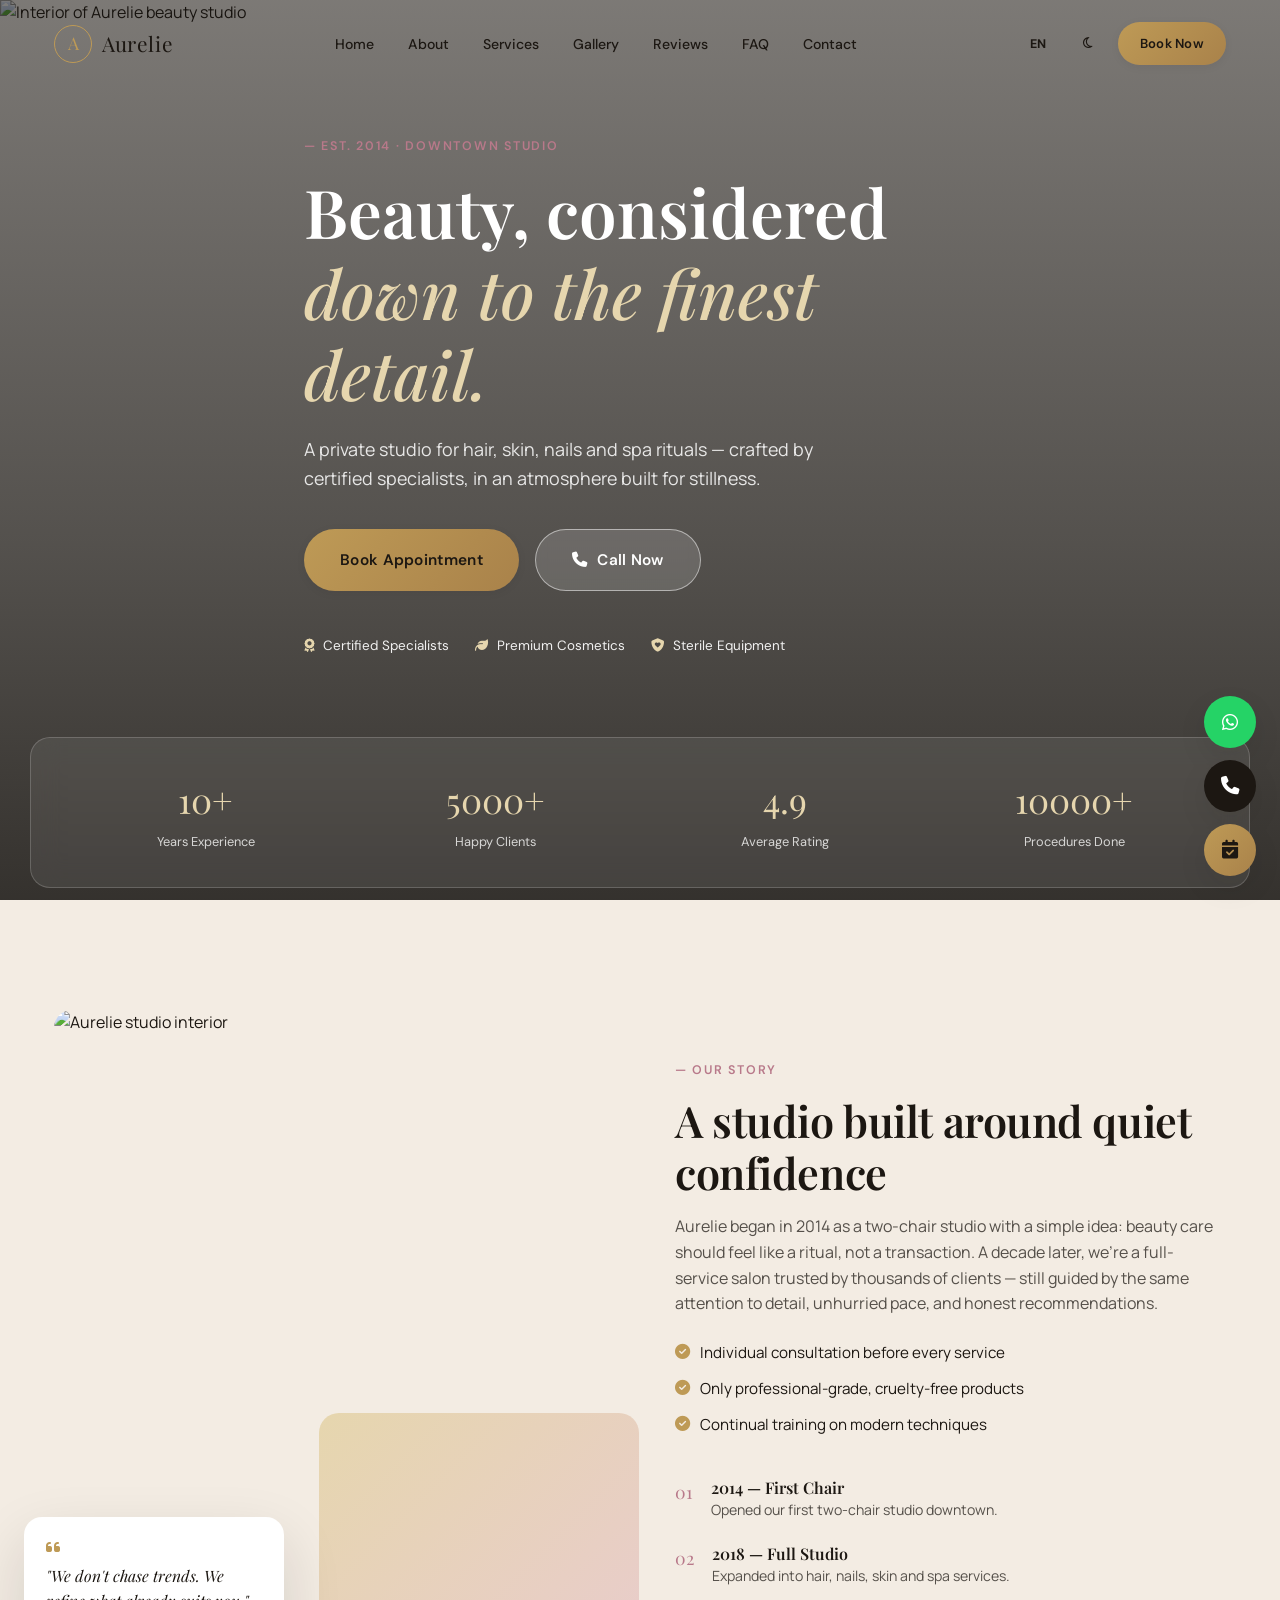
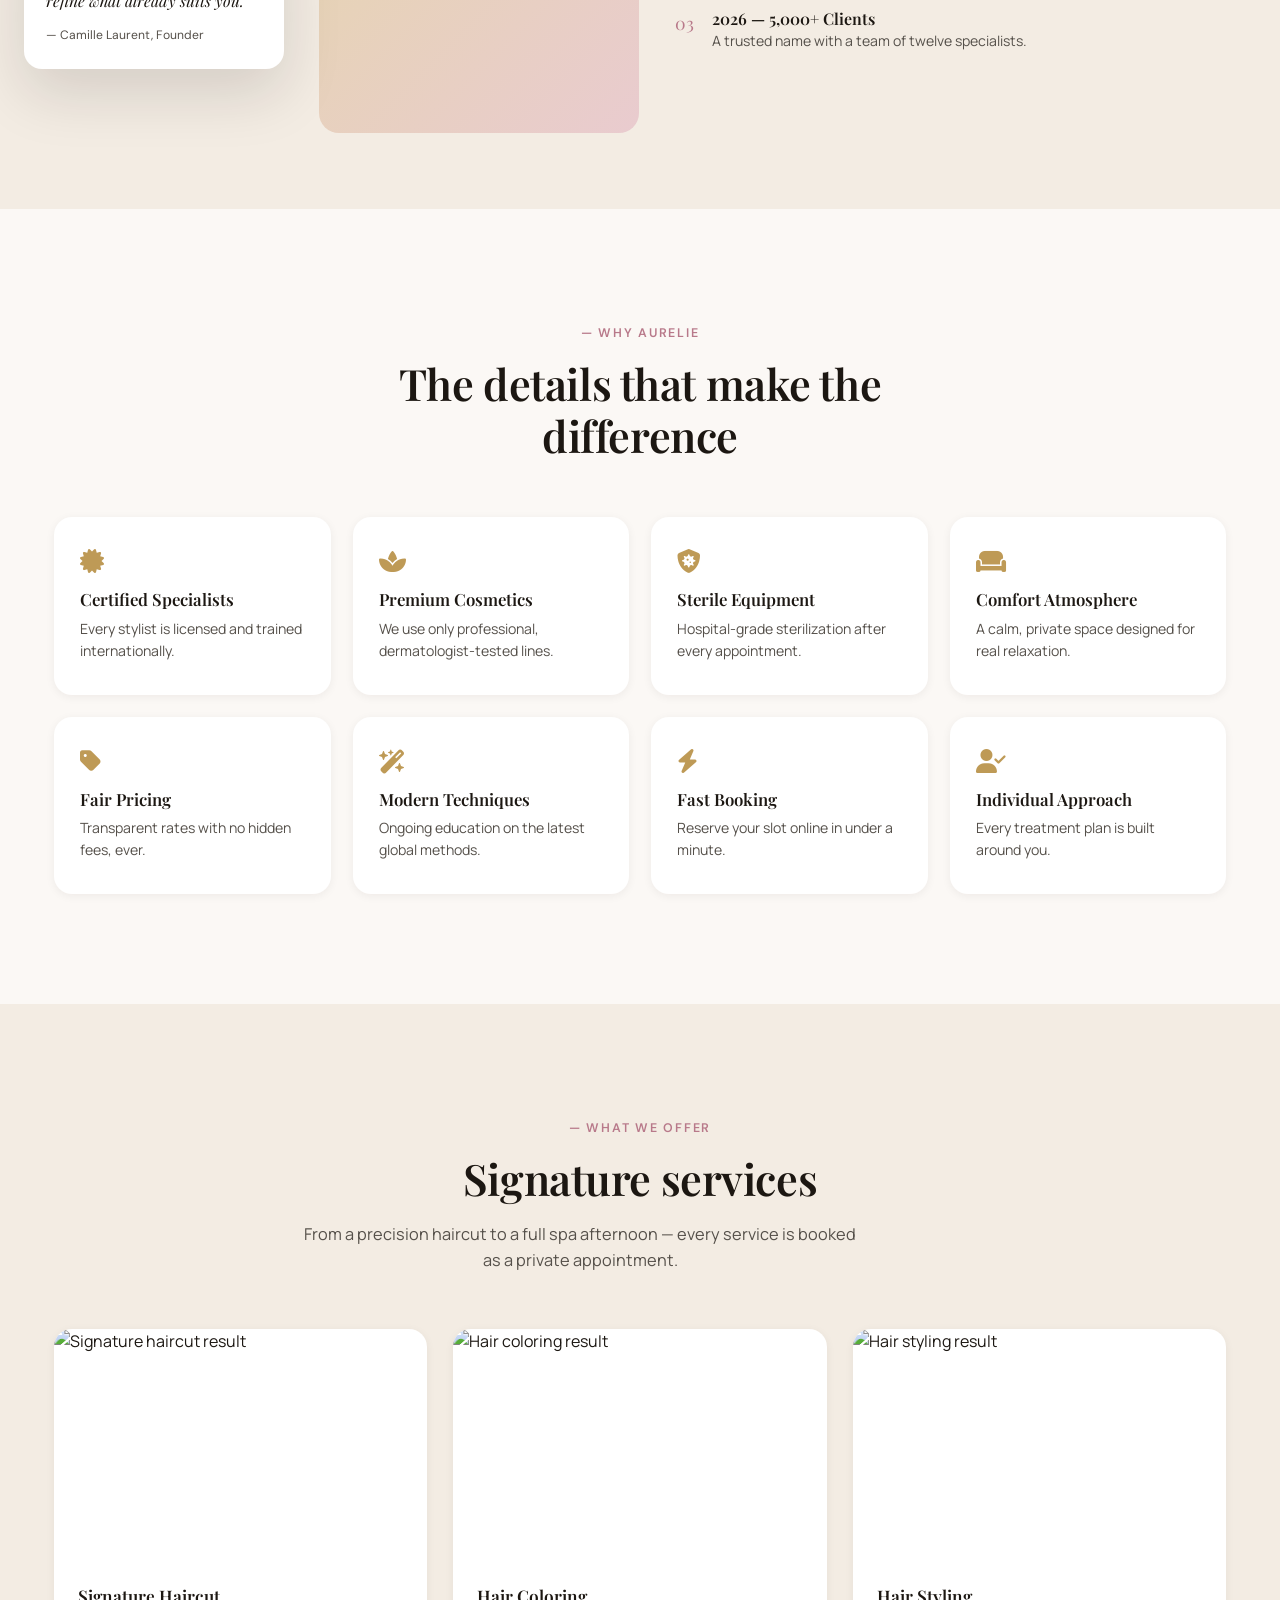
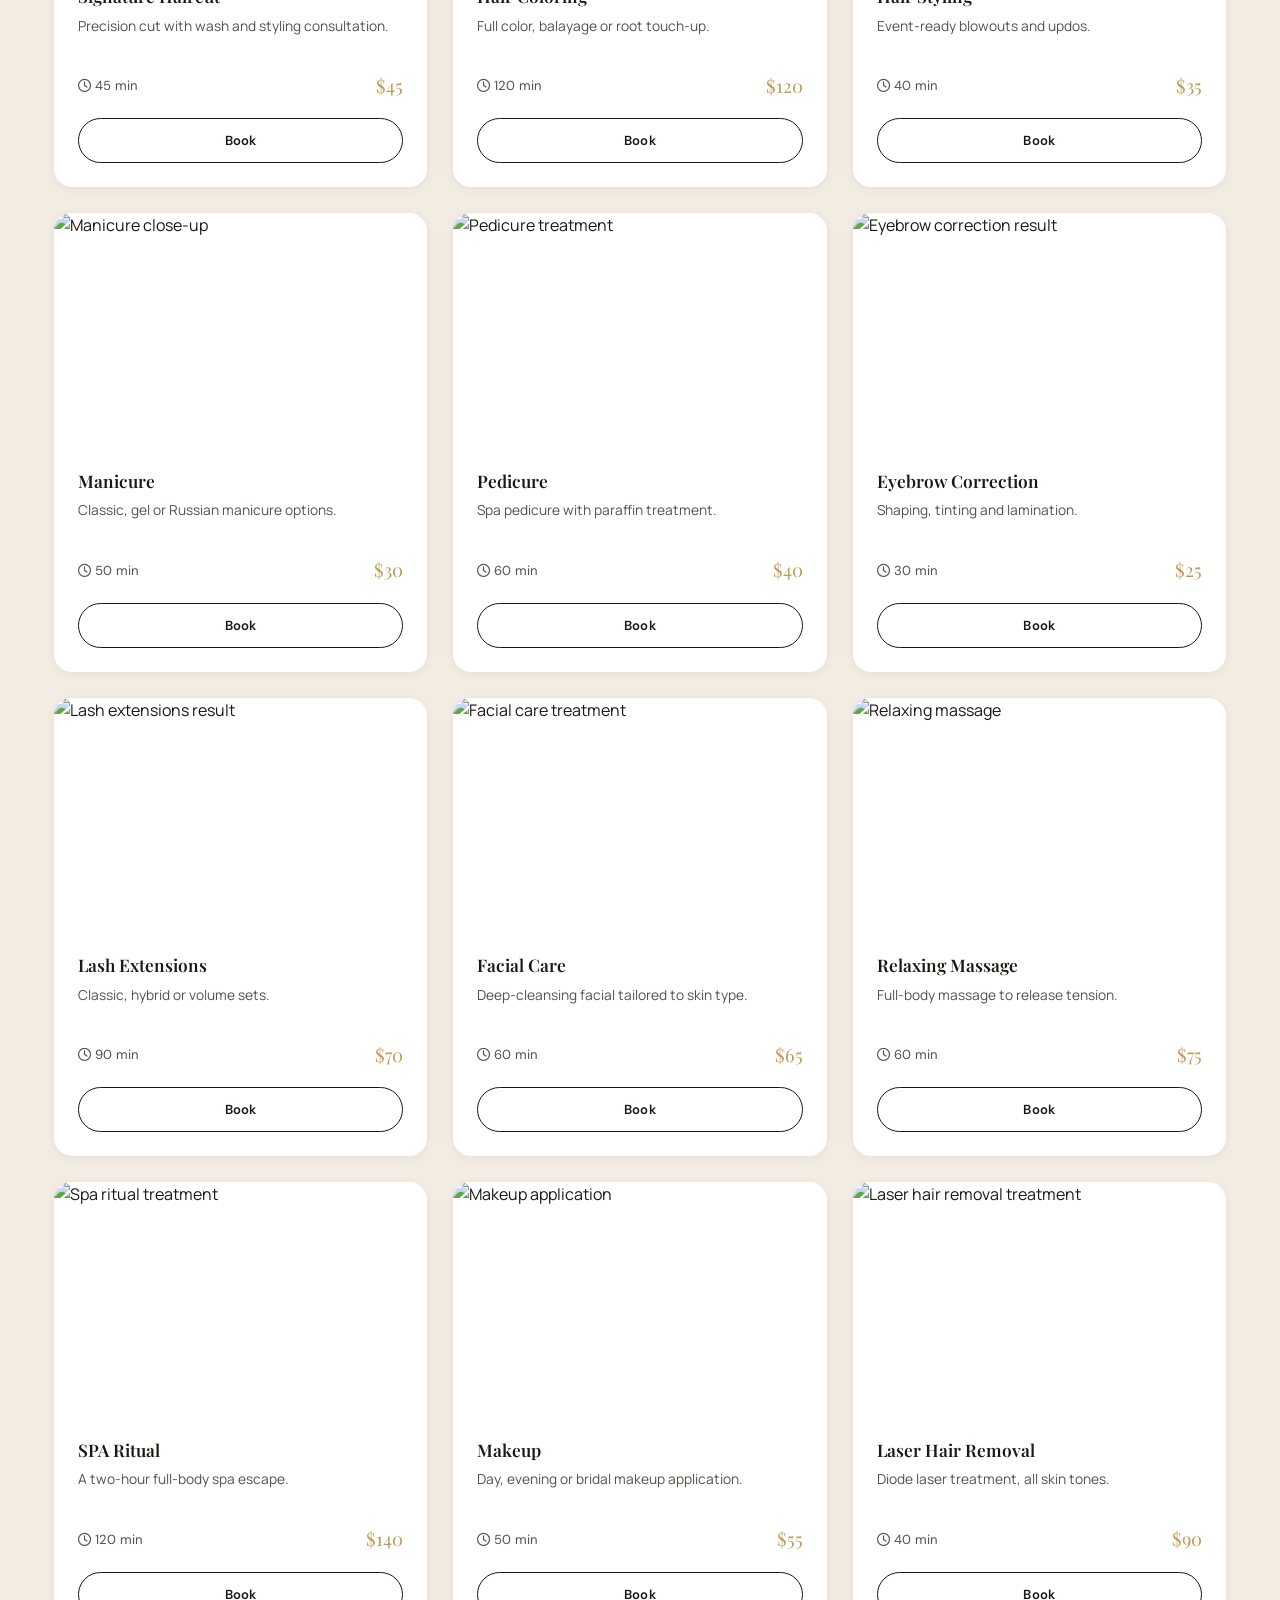
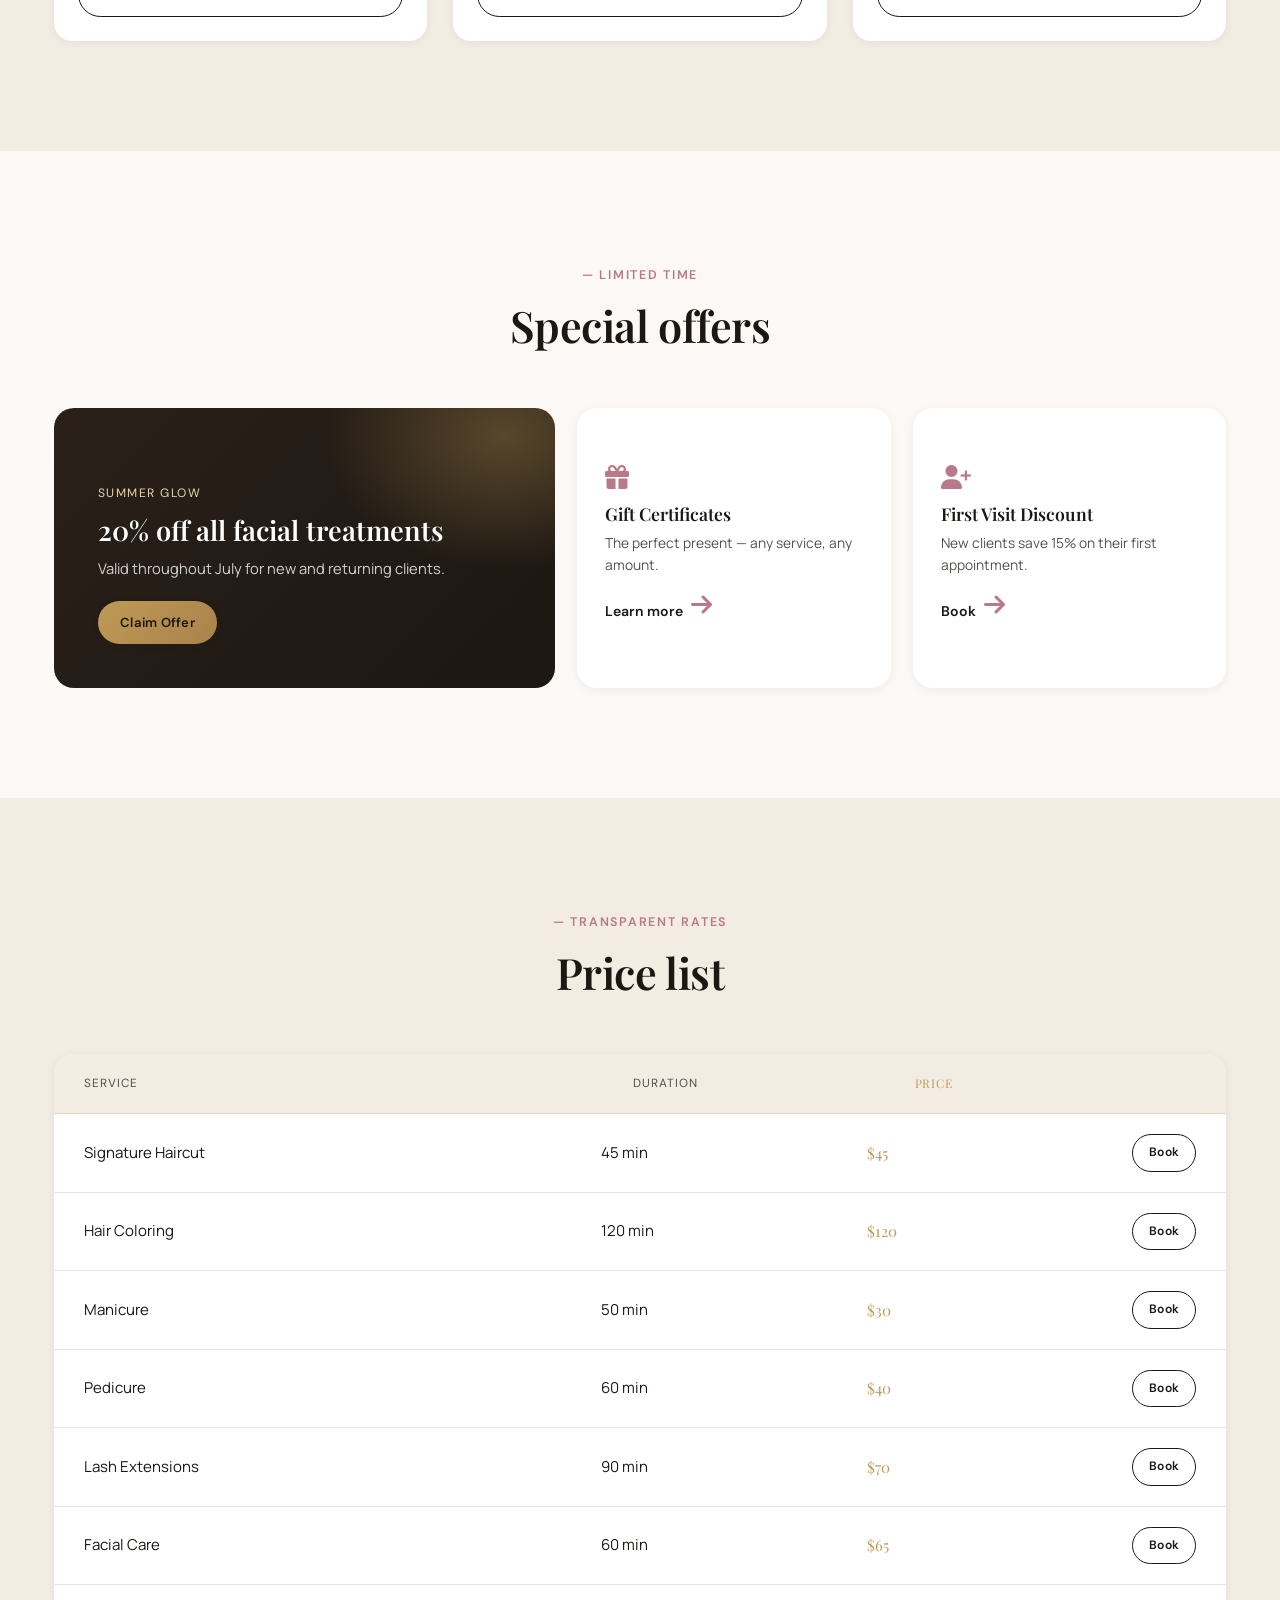
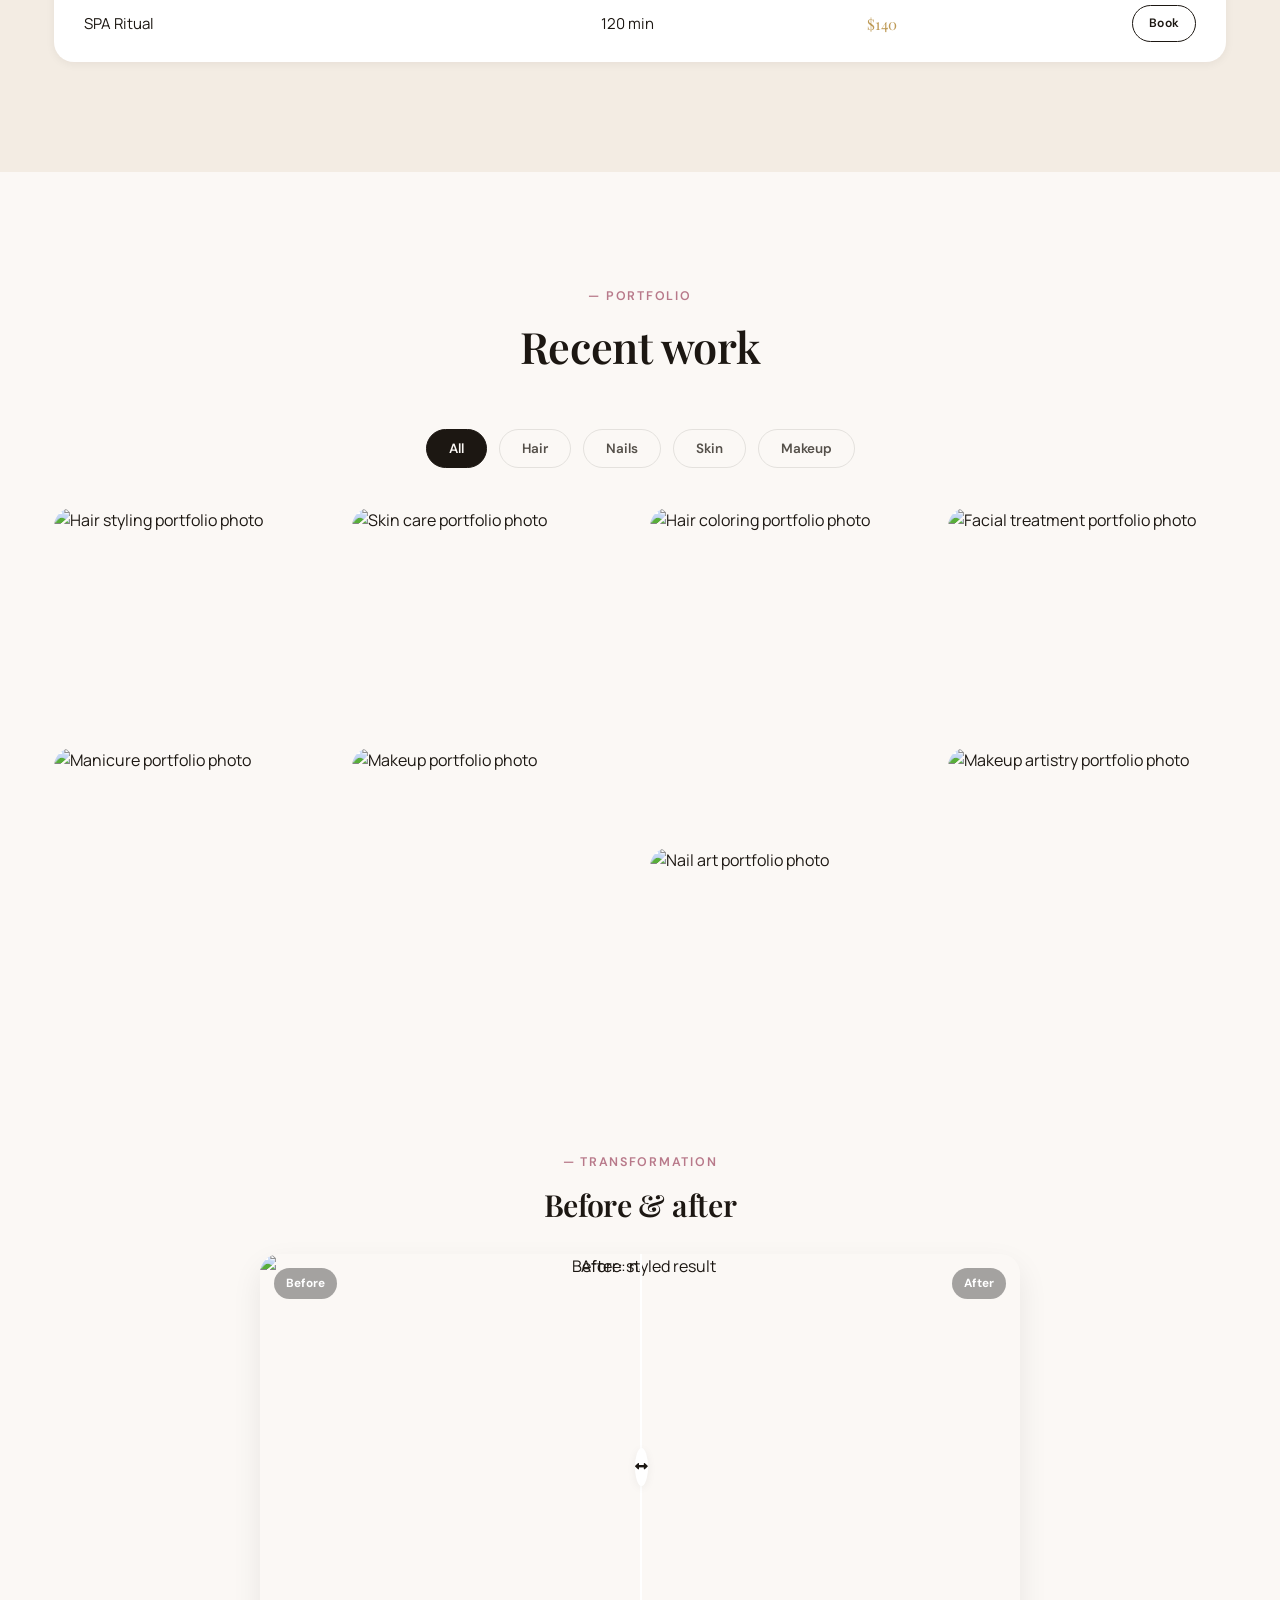
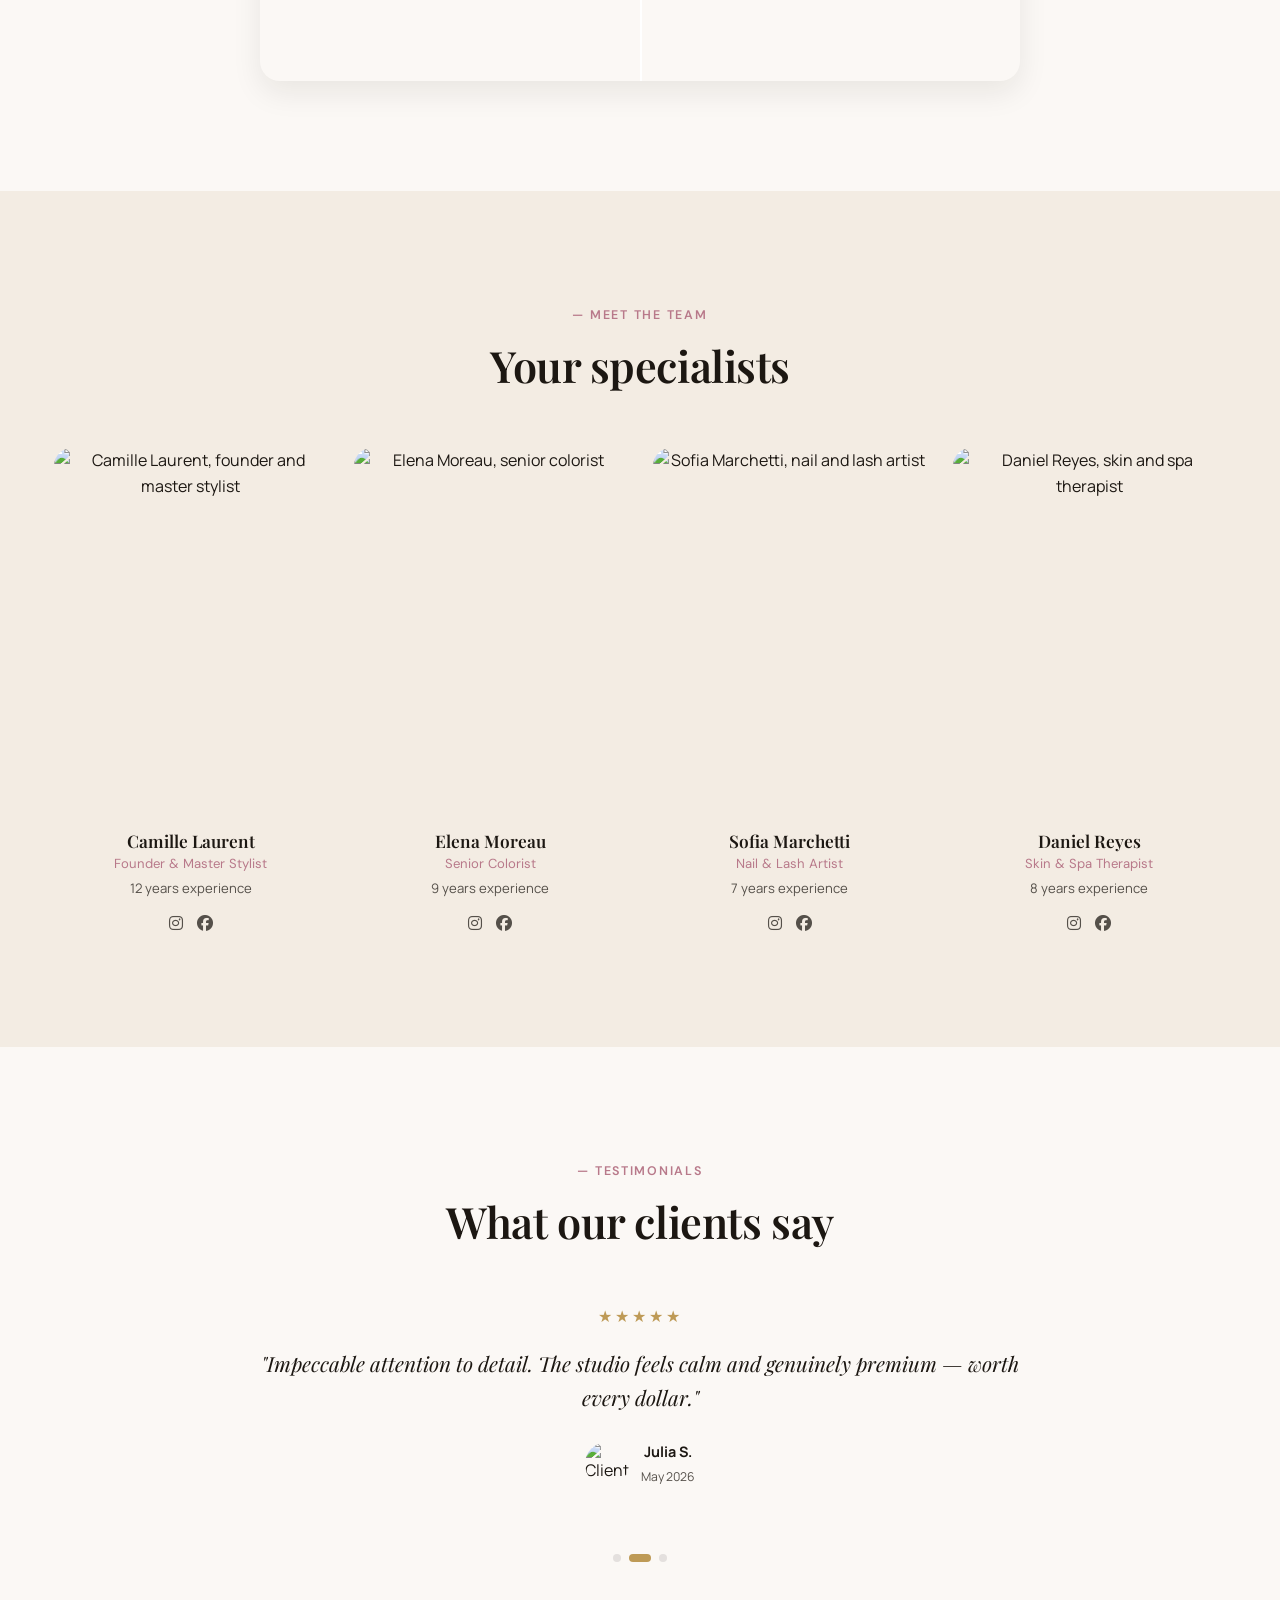
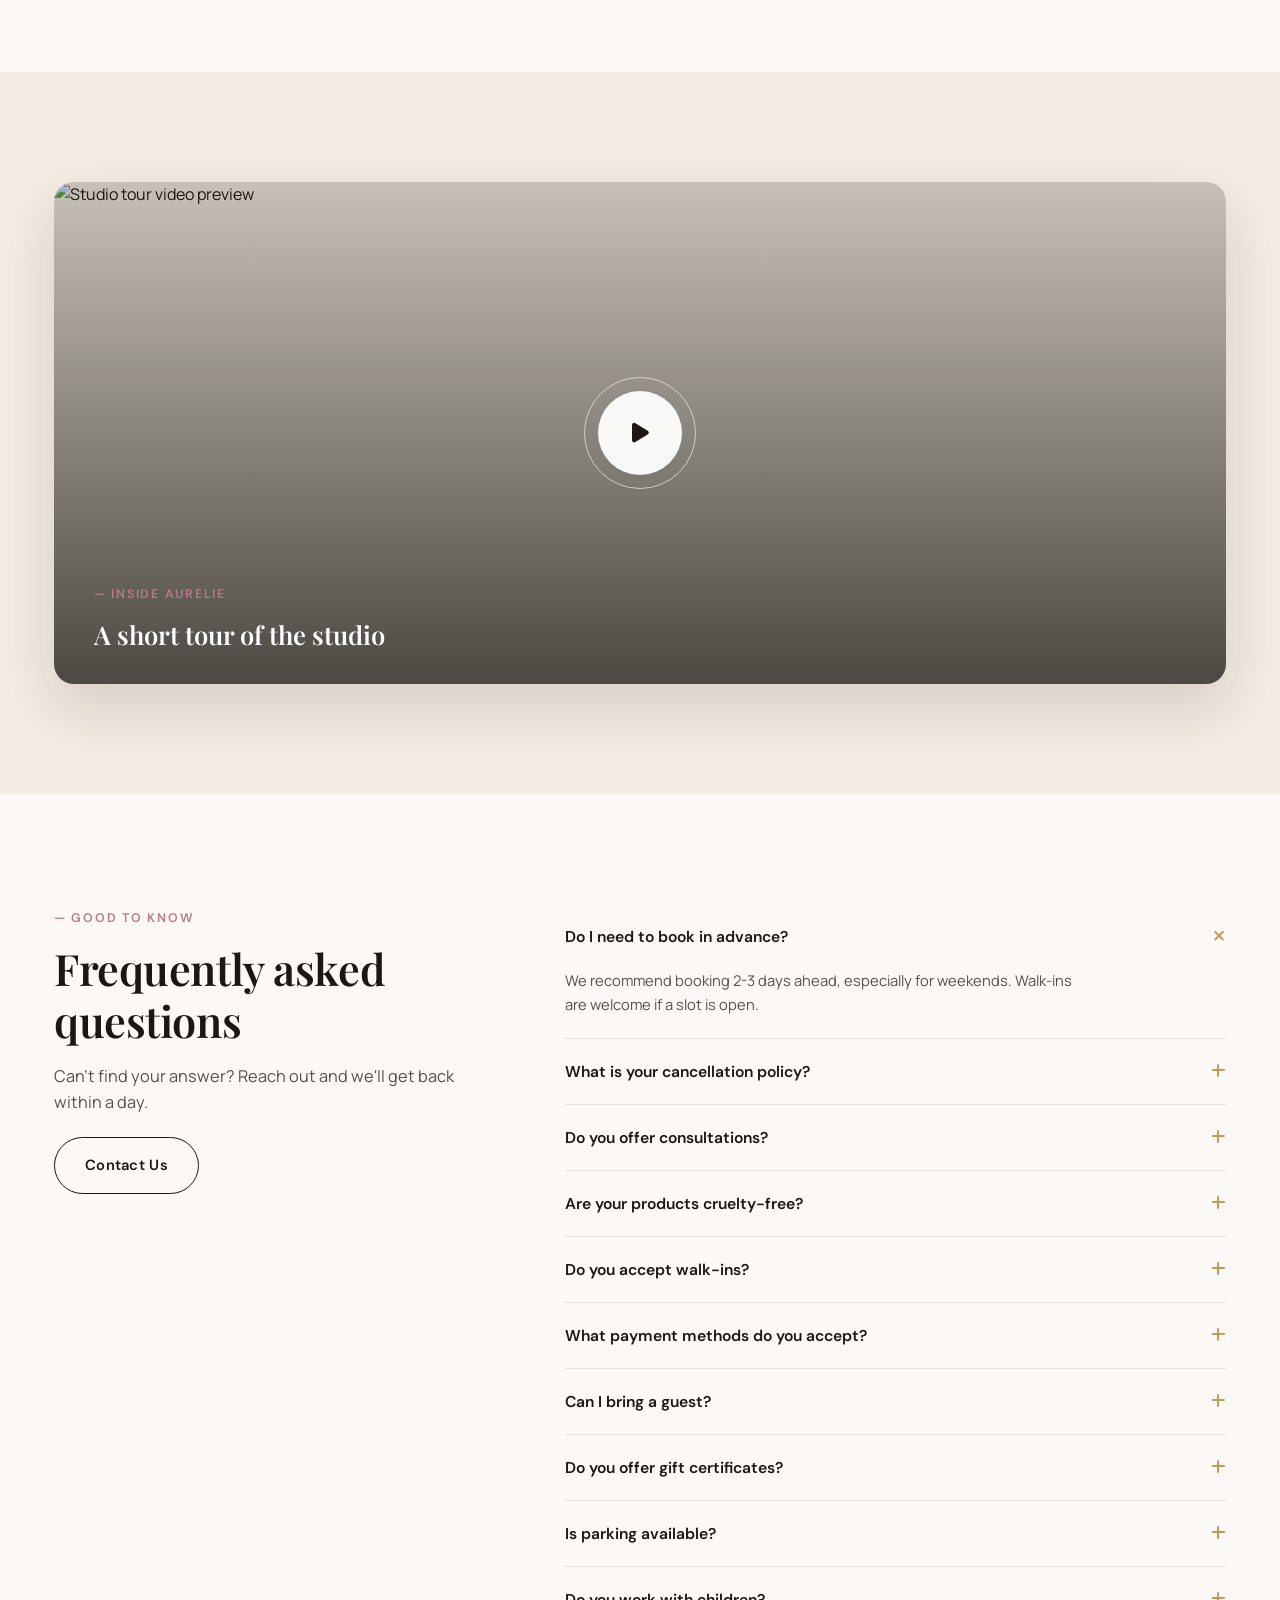
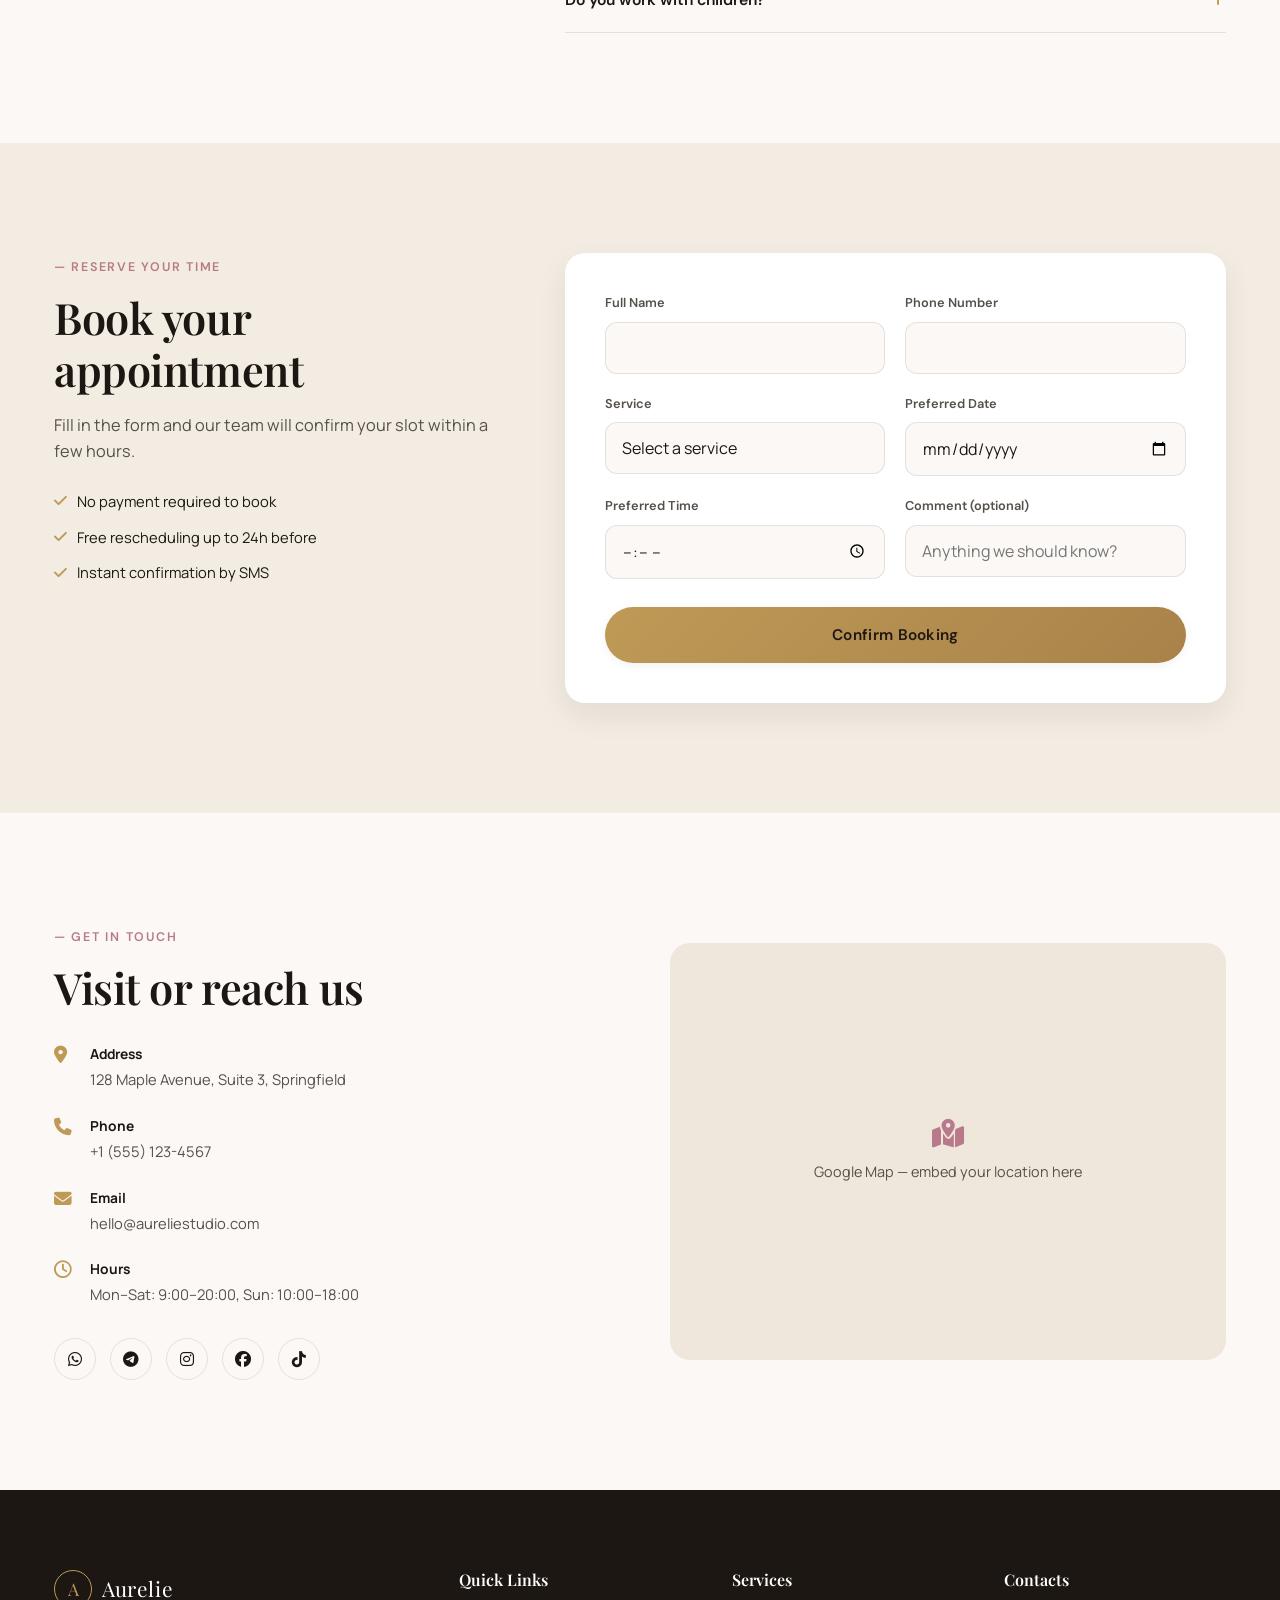
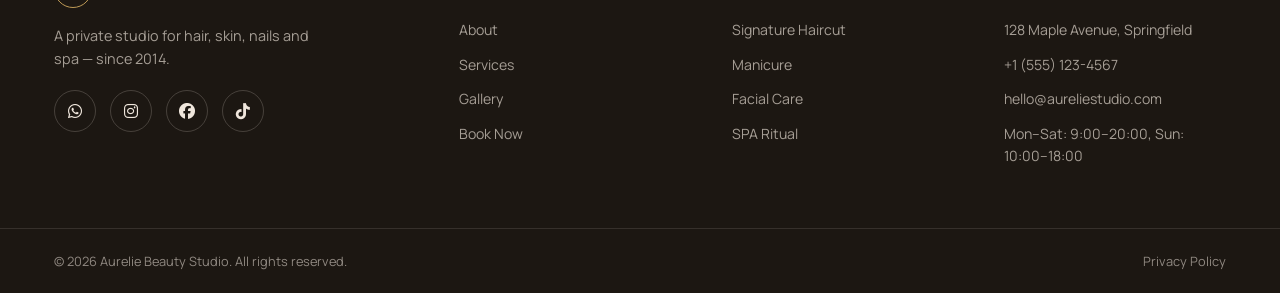
==== index.html @ fff620f9 "Add files via upload" ====
<!DOCTYPE html>
<html lang="en" data-theme="light">
<head>
<meta charset="UTF-8">
<meta name="viewport" content="width=device-width, initial-scale=1.0">
<title>Aurelie — Luxury Beauty Studio | Hair, Nails, Skin &amp; Spa</title>
<meta name="description" content="Aurelie Beauty Studio — premium hair, nail, skin and spa care. Certified specialists, sterile equipment, individual approach. Book your appointment online.">
<meta name="keywords" content="beauty salon, hair salon, nail salon, spa, facial care, lash extensions, manicure, pedicure, luxury beauty studio">
<meta name="author" content="Aurelie Beauty Studio">

<!-- Open Graph -->
<meta property="og:title" content="Aurelie — Luxury Beauty Studio">
<meta property="og:description" content="Premium hair, nail, skin and spa care. Book your appointment online.">
<meta property="og:type" content="website">
<meta property="og:image" content="images/og-cover.jpg">

<!-- Twitter -->
<meta name="twitter:card" content="summary_large_image">
<meta name="twitter:title" content="Aurelie — Luxury Beauty Studio">
<meta name="twitter:description" content="Premium hair, nail, skin and spa care. Book your appointment online.">

<link rel="icon" type="image/svg+xml" href="icons/favicon.svg">

<!-- Google Fonts -->
<link rel="preconnect" href="https://fonts.googleapis.com">
<link rel="preconnect" href="https://fonts.gstatic.com" crossorigin>
<link href="https://fonts.googleapis.com/css2?family=Playfair+Display:ital,wght@0,400;0,500;0,600;0,700;1,500&family=Manrope:wght@300;400;500;600;700;800&family=DM+Sans:wght@400;500;600&display=swap" rel="stylesheet">

<!-- Font Awesome -->
<link rel="stylesheet" href="https://cdnjs.cloudflare.com/ajax/libs/font-awesome/6.5.1/css/all.min.css">

<link rel="stylesheet" href="style.css">
</head>
<body>

<!-- ============ LOADING SCREEN ============ -->
<div class="loader" id="loader" aria-hidden="true">
  <div class="loader__mark">
    <span class="loader__glyph">A</span>
  </div>
  <div class="loader__line"></div>
</div>

<!-- ============ SCROLL PROGRESS BAR ============ -->
<div class="progress-bar" id="progressBar"></div>

<!-- ============ HEADER ============ -->
<header class="header" id="header">
  <div class="container header__inner">
    <a href="#home" class="logo">
      <span class="logo__mark">A</span>
      <span class="logo__text">Aurelie</span>
    </a>

    <nav class="nav" id="mainNav" aria-label="Primary">
      <ul class="nav__list">
        <li><a href="#home" data-i18n="nav_home">Home</a></li>
        <li><a href="#about" data-i18n="nav_about">About</a></li>
        <li><a href="#services" data-i18n="nav_services">Services</a></li>
        <li><a href="#gallery" data-i18n="nav_gallery">Gallery</a></li>
        <li><a href="#reviews" data-i18n="nav_reviews">Reviews</a></li>
        <li><a href="#faq" data-i18n="nav_faq">FAQ</a></li>
        <li><a href="#contact" data-i18n="nav_contact">Contact</a></li>
      </ul>
    </nav>

    <div class="header__actions">
      <button class="icon-btn" id="langToggle" aria-label="Switch language" title="EN / RU">
        <span id="langLabel">EN</span>
      </button>
      <button class="icon-btn" id="themeToggle" aria-label="Toggle dark mode" title="Toggle theme">
        <i class="fa-regular fa-moon"></i>
      </button>
      <a href="#booking" class="btn btn--gold btn--sm" data-i18n="nav_book">Book Now</a>
      <button class="hamburger" id="hamburger" aria-label="Open menu" aria-expanded="false" aria-controls="mainNav">
        <span></span><span></span><span></span>
      </button>
    </div>
  </div>
</header>

<!-- ============ MOBILE NAV OVERLAY ============ -->
<div class="mobile-nav" id="mobileNav">
  <ul class="mobile-nav__list">
    <li><a href="#home" data-i18n="nav_home">Home</a></li>
    <li><a href="#about" data-i18n="nav_about">About</a></li>
    <li><a href="#services" data-i18n="nav_services">Services</a></li>
    <li><a href="#gallery" data-i18n="nav_gallery">Gallery</a></li>
    <li><a href="#team" data-i18n="nav_team">Team</a></li>
    <li><a href="#reviews" data-i18n="nav_reviews">Reviews</a></li>
    <li><a href="#faq" data-i18n="nav_faq">FAQ</a></li>
    <li><a href="#contact" data-i18n="nav_contact">Contact</a></li>
  </ul>
  <a href="#booking" class="btn btn--gold btn--lg mobile-nav__cta" data-i18n="nav_book">Book Now</a>
</div>

<main id="home">

  <!-- ============ HERO ============ -->
  <section class="hero">
    <div class="hero__media" data-parallax>
      <img src="https://images.pexels.com/photos/3992863/pexels-photo-3992863.jpeg?auto=compress&cs=tinysrgb&w=1600" alt="Interior of Aurelie beauty studio" class="hero__image" loading="eager">
      <div class="hero__scrim"></div>
    </div>

    <div class="container hero__content">
      <p class="eyebrow reveal" data-i18n="hero_eyebrow">— Est. 2014 · Downtown Studio</p>
      <h1 class="hero__title reveal">
        <span data-i18n="hero_title_1">Beauty, considered</span><br>
        <span class="hero__title-italic" data-i18n="hero_title_2">down to the finest detail.</span>
      </h1>
      <p class="hero__subtitle reveal" data-i18n="hero_subtitle">A private studio for hair, skin, nails and spa rituals — crafted by certified specialists, in an atmosphere built for stillness.</p>

      <div class="hero__cta reveal">
        <a href="#booking" class="btn btn--gold btn--lg">
          <span data-i18n="hero_cta_book">Book Appointment</span>
        </a>
        <a href="tel:+15551234567" class="btn btn--ghost btn--lg">
          <i class="fa-solid fa-phone"></i>
          <span data-i18n="hero_cta_call">Call Now</span>
        </a>
      </div>

      <div class="hero__badges reveal">
        <div class="badge"><i class="fa-solid fa-award"></i><span data-i18n="badge_certified">Certified Specialists</span></div>
        <div class="badge"><i class="fa-solid fa-leaf"></i><span data-i18n="badge_premium">Premium Cosmetics</span></div>
        <div class="badge"><i class="fa-solid fa-shield-heart"></i><span data-i18n="badge_sterile">Sterile Equipment</span></div>
      </div>
    </div>

    <div class="hero__stats">
      <div class="container stats__grid">
        <div class="stat">
          <span class="stat__num" data-count="10">0</span><span class="stat__suffix">+</span>
          <p data-i18n="stat_years">Years Experience</p>
        </div>
        <div class="stat">
          <span class="stat__num" data-count="5000">0</span><span class="stat__suffix">+</span>
          <p data-i18n="stat_clients">Happy Clients</p>
        </div>
        <div class="stat">
          <span class="stat__num" data-count="4.9" data-decimal="1">0</span>
          <p data-i18n="stat_rating">Average Rating</p>
        </div>
        <div class="stat">
          <span class="stat__num" data-count="10000">0</span><span class="stat__suffix">+</span>
          <p data-i18n="stat_procedures">Procedures Done</p>
        </div>
      </div>
    </div>
  </section>

  <!-- ============ ABOUT ============ -->
  <section class="section about" id="about">
    <div class="container about__grid">
      <div class="about__media reveal-left">
        <img src="https://images.pexels.com/photos/13068361/pexels-photo-13068361.jpeg?auto=compress&cs=tinysrgb&w=1000" alt="Aurelie studio interior" class="about__image">
        <div class="about__image-accent"></div>
        <div class="about__floating-card">
          <i class="fa-solid fa-quote-left"></i>
          <p data-i18n="about_quote">"We don't chase trends. We refine what already suits you."</p>
          <span data-i18n="about_quote_author">— Camille Laurent, Founder</span>
        </div>
      </div>

      <div class="about__content reveal-right">
        <p class="eyebrow" data-i18n="about_eyebrow">— Our Story</p>
        <h2 class="section__title" data-i18n="about_title">A studio built around quiet confidence</h2>
        <p class="about__text" data-i18n="about_text">Aurelie began in 2014 as a two-chair studio with a simple idea: beauty care should feel like a ritual, not a transaction. A decade later, we're a full-service salon trusted by thousands of clients — still guided by the same attention to detail, unhurried pace, and honest recommendations.</p>

        <ul class="about__values">
          <li><i class="fa-solid fa-circle-check"></i><span data-i18n="about_val_1">Individual consultation before every service</span></li>
          <li><i class="fa-solid fa-circle-check"></i><span data-i18n="about_val_2">Only professional-grade, cruelty-free products</span></li>
          <li><i class="fa-solid fa-circle-check"></i><span data-i18n="about_val_3">Continual training on modern techniques</span></li>
        </ul>

        <div class="timeline">
          <div class="timeline__item">
            <span class="timeline__num">01</span>
            <div><h4 data-i18n="tl_1_title">2014 — First Chair</h4><p data-i18n="tl_1_text">Opened our first two-chair studio downtown.</p></div>
          </div>
          <div class="timeline__item">
            <span class="timeline__num">02</span>
            <div><h4 data-i18n="tl_2_title">2018 — Full Studio</h4><p data-i18n="tl_2_text">Expanded into hair, nails, skin and spa services.</p></div>
          </div>
          <div class="timeline__item">
            <span class="timeline__num">03</span>
            <div><h4 data-i18n="tl_3_title">2026 — 5,000+ Clients</h4><p data-i18n="tl_3_text">A trusted name with a team of twelve specialists.</p></div>
          </div>
        </div>
      </div>
    </div>
  </section>

  <!-- ============ WHY CHOOSE US ============ -->
  <section class="section why" id="why">
    <div class="container">
      <div class="section__head reveal">
        <p class="eyebrow" data-i18n="why_eyebrow">— Why Aurelie</p>
        <h2 class="section__title" data-i18n="why_title">The details that make the difference</h2>
      </div>

      <div class="why__grid">
        <div class="why-card reveal"><i class="fa-solid fa-certificate"></i><h3 data-i18n="why_1_t">Certified Specialists</h3><p data-i18n="why_1_p">Every stylist is licensed and trained internationally.</p></div>
        <div class="why-card reveal"><i class="fa-solid fa-spa"></i><h3 data-i18n="why_2_t">Premium Cosmetics</h3><p data-i18n="why_2_p">We use only professional, dermatologist-tested lines.</p></div>
        <div class="why-card reveal"><i class="fa-solid fa-shield-virus"></i><h3 data-i18n="why_3_t">Sterile Equipment</h3><p data-i18n="why_3_p">Hospital-grade sterilization after every appointment.</p></div>
        <div class="why-card reveal"><i class="fa-solid fa-couch"></i><h3 data-i18n="why_4_t">Comfort Atmosphere</h3><p data-i18n="why_4_p">A calm, private space designed for real relaxation.</p></div>
        <div class="why-card reveal"><i class="fa-solid fa-tag"></i><h3 data-i18n="why_5_t">Fair Pricing</h3><p data-i18n="why_5_p">Transparent rates with no hidden fees, ever.</p></div>
        <div class="why-card reveal"><i class="fa-solid fa-wand-magic-sparkles"></i><h3 data-i18n="why_6_t">Modern Techniques</h3><p data-i18n="why_6_p">Ongoing education on the latest global methods.</p></div>
        <div class="why-card reveal"><i class="fa-solid fa-bolt"></i><h3 data-i18n="why_7_t">Fast Booking</h3><p data-i18n="why_7_p">Reserve your slot online in under a minute.</p></div>
        <div class="why-card reveal"><i class="fa-solid fa-user-check"></i><h3 data-i18n="why_8_t">Individual Approach</h3><p data-i18n="why_8_p">Every treatment plan is built around you.</p></div>
      </div>
    </div>
  </section>

  <!-- ============ SERVICES ============ -->
  <section class="section services" id="services">
    <div class="container">
      <div class="section__head reveal">
        <p class="eyebrow" data-i18n="services_eyebrow">— What We Offer</p>
        <h2 class="section__title" data-i18n="services_title">Signature services</h2>
        <p class="section__sub" data-i18n="services_sub">From a precision haircut to a full spa afternoon — every service is booked as a private appointment.</p>
      </div>

      <div class="services__grid">

        <article class="service-card reveal">
          <img src="https://images.pexels.com/photos/3992863/pexels-photo-3992863.jpeg?auto=compress&cs=tinysrgb&w=600" alt="Signature haircut result" class="service-card__img" loading="lazy" >
          <div class="service-card__body">
            <h3 data-i18n="srv_1_t">Signature Haircut</h3>
            <p data-i18n="srv_1_p">Precision cut with wash and styling consultation.</p>
            <div class="service-card__meta"><span><i class="fa-regular fa-clock"></i> 45 min</span><span class="price">$45</span></div>
            <a href="#booking" class="btn btn--outline btn--sm" data-i18n="btn_book">Book</a>
          </div>
        </article>

        <article class="service-card reveal">
          <img src="https://images.pexels.com/photos/3993326/pexels-photo-3993326.jpeg?auto=compress&cs=tinysrgb&w=600" alt="Hair coloring result" class="service-card__img" loading="lazy" >
          <div class="service-card__body">
            <h3 data-i18n="srv_2_t">Hair Coloring</h3>
            <p data-i18n="srv_2_p">Full color, balayage or root touch-up.</p>
            <div class="service-card__meta"><span><i class="fa-regular fa-clock"></i> 120 min</span><span class="price">$120</span></div>
            <a href="#booking" class="btn btn--outline btn--sm" data-i18n="btn_book">Book</a>
          </div>
        </article>

        <article class="service-card reveal">
          <img src="https://images.pexels.com/photos/3992879/pexels-photo-3992879.jpeg?auto=compress&cs=tinysrgb&w=600" alt="Hair styling result" class="service-card__img" loading="lazy" >
          <div class="service-card__body">
            <h3 data-i18n="srv_3_t">Hair Styling</h3>
            <p data-i18n="srv_3_p">Event-ready blowouts and updos.</p>
            <div class="service-card__meta"><span><i class="fa-regular fa-clock"></i> 40 min</span><span class="price">$35</span></div>
            <a href="#booking" class="btn btn--outline btn--sm" data-i18n="btn_book">Book</a>
          </div>
        </article>

        <article class="service-card reveal">
          <img src="https://images.pexels.com/photos/7755296/pexels-photo-7755296.jpeg?auto=compress&cs=tinysrgb&w=600" alt="Manicure close-up" class="service-card__img" loading="lazy" >
          <div class="service-card__body">
            <h3 data-i18n="srv_4_t">Manicure</h3>
            <p data-i18n="srv_4_p">Classic, gel or Russian manicure options.</p>
            <div class="service-card__meta"><span><i class="fa-regular fa-clock"></i> 50 min</span><span class="price">$30</span></div>
            <a href="#booking" class="btn btn--outline btn--sm" data-i18n="btn_book">Book</a>
          </div>
        </article>

        <article class="service-card reveal">
          <img src="https://images.pexels.com/photos/13068361/pexels-photo-13068361.jpeg?auto=compress&cs=tinysrgb&w=600" alt="Pedicure treatment" class="service-card__img" loading="lazy" >
          <div class="service-card__body">
            <h3 data-i18n="srv_5_t">Pedicure</h3>
            <p data-i18n="srv_5_p">Spa pedicure with paraffin treatment.</p>
            <div class="service-card__meta"><span><i class="fa-regular fa-clock"></i> 60 min</span><span class="price">$40</span></div>
            <a href="#booking" class="btn btn--outline btn--sm" data-i18n="btn_book">Book</a>
          </div>
        </article>

        <article class="service-card reveal">
          <img src="https://images.pexels.com/photos/6629525/pexels-photo-6629525.jpeg?auto=compress&cs=tinysrgb&w=600" alt="Eyebrow correction result" class="service-card__img" loading="lazy" >
          <div class="service-card__body">
            <h3 data-i18n="srv_6_t">Eyebrow Correction</h3>
            <p data-i18n="srv_6_p">Shaping, tinting and lamination.</p>
            <div class="service-card__meta"><span><i class="fa-regular fa-clock"></i> 30 min</span><span class="price">$25</span></div>
            <a href="#booking" class="btn btn--outline btn--sm" data-i18n="btn_book">Book</a>
          </div>
        </article>

        <article class="service-card reveal">
          <img src="https://images.pexels.com/photos/20309789/pexels-photo-20309789.jpeg?auto=compress&cs=tinysrgb&w=600" alt="Lash extensions result" class="service-card__img" loading="lazy" >
          <div class="service-card__body">
            <h3 data-i18n="srv_7_t">Lash Extensions</h3>
            <p data-i18n="srv_7_p">Classic, hybrid or volume sets.</p>
            <div class="service-card__meta"><span><i class="fa-regular fa-clock"></i> 90 min</span><span class="price">$70</span></div>
            <a href="#booking" class="btn btn--outline btn--sm" data-i18n="btn_book">Book</a>
          </div>
        </article>

        <article class="service-card reveal">
          <img src="https://images.pexels.com/photos/6187421/pexels-photo-6187421.jpeg?auto=compress&cs=tinysrgb&w=600" alt="Facial care treatment" class="service-card__img" loading="lazy" >
          <div class="service-card__body">
            <h3 data-i18n="srv_8_t">Facial Care</h3>
            <p data-i18n="srv_8_p">Deep-cleansing facial tailored to skin type.</p>
            <div class="service-card__meta"><span><i class="fa-regular fa-clock"></i> 60 min</span><span class="price">$65</span></div>
            <a href="#booking" class="btn btn--outline btn--sm" data-i18n="btn_book">Book</a>
          </div>
        </article>

        <article class="service-card reveal">
          <img src="https://images.pexels.com/photos/6187430/pexels-photo-6187430.jpeg?auto=compress&cs=tinysrgb&w=600" alt="Relaxing massage" class="service-card__img" loading="lazy" >
          <div class="service-card__body">
            <h3 data-i18n="srv_9_t">Relaxing Massage</h3>
            <p data-i18n="srv_9_p">Full-body massage to release tension.</p>
            <div class="service-card__meta"><span><i class="fa-regular fa-clock"></i> 60 min</span><span class="price">$75</span></div>
            <a href="#booking" class="btn btn--outline btn--sm" data-i18n="btn_book">Book</a>
          </div>
        </article>

        <article class="service-card reveal">
          <img src="https://images.pexels.com/photos/6187852/pexels-photo-6187852.jpeg?auto=compress&cs=tinysrgb&w=600" alt="Spa ritual treatment" class="service-card__img" loading="lazy" >
          <div class="service-card__body">
            <h3 data-i18n="srv_10_t">SPA Ritual</h3>
            <p data-i18n="srv_10_p">A two-hour full-body spa escape.</p>
            <div class="service-card__meta"><span><i class="fa-regular fa-clock"></i> 120 min</span><span class="price">$140</span></div>
            <a href="#booking" class="btn btn--outline btn--sm" data-i18n="btn_book">Book</a>
          </div>
        </article>

        <article class="service-card reveal">
          <img src="https://images.pexels.com/photos/7446920/pexels-photo-7446920.jpeg?auto=compress&cs=tinysrgb&w=600" alt="Makeup application" class="service-card__img" loading="lazy" >
          <div class="service-card__body">
            <h3 data-i18n="srv_11_t">Makeup</h3>
            <p data-i18n="srv_11_p">Day, evening or bridal makeup application.</p>
            <div class="service-card__meta"><span><i class="fa-regular fa-clock"></i> 50 min</span><span class="price">$55</span></div>
            <a href="#booking" class="btn btn--outline btn--sm" data-i18n="btn_book">Book</a>
          </div>
        </article>

        <article class="service-card reveal">
          <img src="https://images.pexels.com/photos/6629536/pexels-photo-6629536.jpeg?auto=compress&cs=tinysrgb&w=600" alt="Laser hair removal treatment" class="service-card__img" loading="lazy" >
          <div class="service-card__body">
            <h3 data-i18n="srv_12_t">Laser Hair Removal</h3>
            <p data-i18n="srv_12_p">Diode laser treatment, all skin tones.</p>
            <div class="service-card__meta"><span><i class="fa-regular fa-clock"></i> 40 min</span><span class="price">$90</span></div>
            <a href="#booking" class="btn btn--outline btn--sm" data-i18n="btn_book">Book</a>
          </div>
        </article>

      </div>
    </div>
  </section>

  <!-- ============ SPECIAL OFFERS ============ -->
  <section class="section offers" id="offers">
    <div class="container">
      <div class="section__head reveal">
        <p class="eyebrow" data-i18n="offers_eyebrow">— Limited Time</p>
        <h2 class="section__title" data-i18n="offers_title">Special offers</h2>
      </div>

      <div class="offers__grid">
        <div class="offer-banner reveal">
          <div class="offer-banner__text">
            <span class="offer-banner__tag" data-i18n="offer_1_tag">Summer Glow</span>
            <h3 data-i18n="offer_1_title">20% off all facial treatments</h3>
            <p data-i18n="offer_1_text">Valid throughout July for new and returning clients.</p>
            <a href="#booking" class="btn btn--gold btn--sm" data-i18n="btn_claim">Claim Offer</a>
          </div>
        </div>

        <div class="offer-card reveal">
          <i class="fa-solid fa-gift"></i>
          <h4 data-i18n="offer_2_title">Gift Certificates</h4>
          <p data-i18n="offer_2_text">The perfect present — any service, any amount.</p>
          <a href="#contact" class="link-arrow" data-i18n="btn_learn">Learn more <i class="fa-solid fa-arrow-right"></i></a>
        </div>

        <div class="offer-card reveal">
          <i class="fa-solid fa-user-plus"></i>
          <h4 data-i18n="offer_3_title">First Visit Discount</h4>
          <p data-i18n="offer_3_text">New clients save 15% on their first appointment.</p>
          <a href="#booking" class="link-arrow" data-i18n="btn_book">Book <i class="fa-solid fa-arrow-right"></i></a>
        </div>
      </div>
    </div>
  </section>

  <!-- ============ PRICE LIST ============ -->
  <section class="section pricing" id="pricing">
    <div class="container">
      <div class="section__head reveal">
        <p class="eyebrow" data-i18n="pricing_eyebrow">— Transparent Rates</p>
        <h2 class="section__title" data-i18n="pricing_title">Price list</h2>
      </div>

      <div class="price-table reveal">
        <div class="price-table__row price-table__row--head">
          <span data-i18n="pt_service">Service</span>
          <span data-i18n="pt_duration">Duration</span>
          <span data-i18n="pt_price">Price</span>
          <span></span>
        </div>
        <div class="price-table__row"><span data-i18n="srv_1_t">Signature Haircut</span><span>45 min</span><span>$45</span><a href="#booking" class="btn btn--outline btn--xs" data-i18n="btn_book">Book</a></div>
        <div class="price-table__row"><span data-i18n="srv_2_t">Hair Coloring</span><span>120 min</span><span>$120</span><a href="#booking" class="btn btn--outline btn--xs" data-i18n="btn_book">Book</a></div>
        <div class="price-table__row"><span data-i18n="srv_4_t">Manicure</span><span>50 min</span><span>$30</span><a href="#booking" class="btn btn--outline btn--xs" data-i18n="btn_book">Book</a></div>
        <div class="price-table__row"><span data-i18n="srv_5_t">Pedicure</span><span>60 min</span><span>$40</span><a href="#booking" class="btn btn--outline btn--xs" data-i18n="btn_book">Book</a></div>
        <div class="price-table__row"><span data-i18n="srv_7_t">Lash Extensions</span><span>90 min</span><span>$70</span><a href="#booking" class="btn btn--outline btn--xs" data-i18n="btn_book">Book</a></div>
        <div class="price-table__row"><span data-i18n="srv_8_t">Facial Care</span><span>60 min</span><span>$65</span><a href="#booking" class="btn btn--outline btn--xs" data-i18n="btn_book">Book</a></div>
        <div class="price-table__row"><span data-i18n="srv_10_t">SPA Ritual</span><span>120 min</span><span>$140</span><a href="#booking" class="btn btn--outline btn--xs" data-i18n="btn_book">Book</a></div>
      </div>
    </div>
  </section>

  <!-- ============ GALLERY ============ -->
  <section class="section gallery" id="gallery">
    <div class="container">
      <div class="section__head reveal">
        <p class="eyebrow" data-i18n="gallery_eyebrow">— Portfolio</p>
        <h2 class="section__title" data-i18n="gallery_title">Recent work</h2>
      </div>

      <div class="gallery__filters reveal">
        <button class="filter-btn is-active" data-filter="all" data-i18n="filter_all">All</button>
        <button class="filter-btn" data-filter="hair" data-i18n="filter_hair">Hair</button>
        <button class="filter-btn" data-filter="nails" data-i18n="filter_nails">Nails</button>
        <button class="filter-btn" data-filter="skin" data-i18n="filter_skin">Skin</button>
        <button class="filter-btn" data-filter="makeup" data-i18n="filter_makeup">Makeup</button>
      </div>

      <div class="masonry" id="masonry">
        <div class="masonry__item reveal" data-cat="hair"><img src="https://images.pexels.com/photos/3992873/pexels-photo-3992873.jpeg?auto=compress&cs=tinysrgb&w=500" alt="Hair styling portfolio photo" class="gallery-img" loading="lazy"><button class="masonry__zoom" aria-label="Open image"><i class="fa-solid fa-expand"></i></button></div>
        <div class="masonry__item reveal masonry__item--tall" data-cat="nails"><img src="https://images.pexels.com/photos/7755296/pexels-photo-7755296.jpeg?auto=compress&cs=tinysrgb&w=500" alt="Manicure portfolio photo" class="gallery-img" loading="lazy"><button class="masonry__zoom" aria-label="Open image"><i class="fa-solid fa-expand"></i></button></div>
        <div class="masonry__item reveal" data-cat="skin"><img src="https://images.pexels.com/photos/6187848/pexels-photo-6187848.jpeg?auto=compress&cs=tinysrgb&w=500" alt="Skin care portfolio photo" class="gallery-img" loading="lazy"><button class="masonry__zoom" aria-label="Open image"><i class="fa-solid fa-expand"></i></button></div>
        <div class="masonry__item reveal" data-cat="makeup"><img src="https://images.pexels.com/photos/20309789/pexels-photo-20309789.jpeg?auto=compress&cs=tinysrgb&w=500" alt="Makeup portfolio photo" class="gallery-img" loading="lazy"><button class="masonry__zoom" aria-label="Open image"><i class="fa-solid fa-expand"></i></button></div>
        <div class="masonry__item reveal masonry__item--tall" data-cat="hair"><img src="https://images.pexels.com/photos/3992866/pexels-photo-3992866.jpeg?auto=compress&cs=tinysrgb&w=500" alt="Hair coloring portfolio photo" class="gallery-img" loading="lazy"><button class="masonry__zoom" aria-label="Open image"><i class="fa-solid fa-expand"></i></button></div>
        <div class="masonry__item reveal" data-cat="nails"><img src="https://images.pexels.com/photos/13068361/pexels-photo-13068361.jpeg?auto=compress&cs=tinysrgb&w=500" alt="Nail art portfolio photo" class="gallery-img" loading="lazy"><button class="masonry__zoom" aria-label="Open image"><i class="fa-solid fa-expand"></i></button></div>
        <div class="masonry__item reveal" data-cat="skin"><img src="https://images.pexels.com/photos/6629536/pexels-photo-6629536.jpeg?auto=compress&cs=tinysrgb&w=500" alt="Facial treatment portfolio photo" class="gallery-img" loading="lazy"><button class="masonry__zoom" aria-label="Open image"><i class="fa-solid fa-expand"></i></button></div>
        <div class="masonry__item reveal masonry__item--tall" data-cat="makeup"><img src="https://images.pexels.com/photos/7446920/pexels-photo-7446920.jpeg?auto=compress&cs=tinysrgb&w=500" alt="Makeup artistry portfolio photo" class="gallery-img" loading="lazy"><button class="masonry__zoom" aria-label="Open image"><i class="fa-solid fa-expand"></i></button></div>
      </div>

      <div class="before-after reveal">
        <p class="eyebrow" data-i18n="ba_eyebrow">— Transformation</p>
        <h3 class="section__title section__title--sm" data-i18n="ba_title">Before &amp; after</h3>
        <div class="ba-slider" id="baSlider">
          <img src="https://images.pexels.com/photos/3993320/pexels-photo-3993320.jpeg?auto=compress&cs=tinysrgb&w=900" alt="After: styled result" class="ba-slider__img ba-slider__img--after">
          <img src="https://images.pexels.com/photos/3992861/pexels-photo-3992861.jpeg?auto=compress&cs=tinysrgb&w=900" alt="Before: natural state" class="ba-slider__img ba-slider__img--before" id="baBefore">
          <input type="range" min="0" max="100" value="50" class="ba-slider__range" id="baRange" aria-label="Before after comparison slider">
          <div class="ba-slider__handle" id="baHandle"><i class="fa-solid fa-left-right"></i></div>
          <span class="ba-slider__label ba-slider__label--left" data-i18n="ba_before">Before</span>
          <span class="ba-slider__label ba-slider__label--right" data-i18n="ba_after">After</span>
        </div>
      </div>
    </div>
  </section>

  <!-- ============ TEAM ============ -->
  <section class="section team" id="team">
    <div class="container">
      <div class="section__head reveal">
        <p class="eyebrow" data-i18n="team_eyebrow">— Meet The Team</p>
        <h2 class="section__title" data-i18n="team_title">Your specialists</h2>
      </div>

      <div class="team__grid">
        <div class="team-card reveal">
          <img src="https://images.pexels.com/photos/3992872/pexels-photo-3992872.jpeg?auto=compress&cs=tinysrgb&w=500" alt="Camille Laurent, founder and master stylist" class="team-card__img" loading="lazy" >
          <h3>Camille Laurent</h3>
          <span data-i18n="team_1_role">Founder &amp; Master Stylist</span>
          <p data-i18n="team_1_exp">12 years experience</p>
          <div class="team-card__social">
            <a href="#" aria-label="Instagram"><i class="fa-brands fa-instagram"></i></a>
            <a href="#" aria-label="Facebook"><i class="fa-brands fa-facebook"></i></a>
          </div>
        </div>
        <div class="team-card reveal">
          <img src="https://images.pexels.com/photos/3992866/pexels-photo-3992866.jpeg?auto=compress&cs=tinysrgb&w=500" alt="Elena Moreau, senior colorist" class="team-card__img" loading="lazy" >
          <h3>Elena Moreau</h3>
          <span data-i18n="team_2_role">Senior Colorist</span>
          <p data-i18n="team_2_exp">9 years experience</p>
          <div class="team-card__social">
            <a href="#" aria-label="Instagram"><i class="fa-brands fa-instagram"></i></a>
            <a href="#" aria-label="Facebook"><i class="fa-brands fa-facebook"></i></a>
          </div>
        </div>
        <div class="team-card reveal">
          <img src="https://images.pexels.com/photos/6187850/pexels-photo-6187850.jpeg?auto=compress&cs=tinysrgb&w=500" alt="Sofia Marchetti, nail and lash artist" class="team-card__img" loading="lazy" >
          <h3>Sofia Marchetti</h3>
          <span data-i18n="team_3_role">Nail &amp; Lash Artist</span>
          <p data-i18n="team_3_exp">7 years experience</p>
          <div class="team-card__social">
            <a href="#" aria-label="Instagram"><i class="fa-brands fa-instagram"></i></a>
            <a href="#" aria-label="Facebook"><i class="fa-brands fa-facebook"></i></a>
          </div>
        </div>
        <div class="team-card reveal">
          <img src="https://images.pexels.com/photos/6186761/pexels-photo-6186761.jpeg?auto=compress&cs=tinysrgb&w=500" alt="Daniel Reyes, skin and spa therapist" class="team-card__img" loading="lazy" >
          <h3>Daniel Reyes</h3>
          <span data-i18n="team_4_role">Skin &amp; Spa Therapist</span>
          <p data-i18n="team_4_exp">8 years experience</p>
          <div class="team-card__social">
            <a href="#" aria-label="Instagram"><i class="fa-brands fa-instagram"></i></a>
            <a href="#" aria-label="Facebook"><i class="fa-brands fa-facebook"></i></a>
          </div>
        </div>
      </div>
    </div>
  </section>

  <!-- ============ REVIEWS ============ -->
  <section class="section reviews" id="reviews">
    <div class="container">
      <div class="section__head reveal">
        <p class="eyebrow" data-i18n="reviews_eyebrow">— Testimonials</p>
        <h2 class="section__title" data-i18n="reviews_title">What our clients say</h2>
      </div>

      <div class="reviews__slider reveal" id="reviewsSlider">
        <div class="reviews__track" id="reviewsTrack">
          <div class="review-card">
            <div class="review-card__stars">★★★★★</div>
            <p data-i18n="rev_1_text">"The most relaxing salon experience I've had. My colorist actually listened, and the result was exactly what I wanted."</p>
            <div class="review-card__author"><img src="https://images.pexels.com/photos/3992875/pexels-photo-3992875.jpeg?auto=compress&cs=tinysrgb&w=100" alt="Client photo, Marie D." class="review-card__avatar" loading="lazy"><div><strong>Marie D.</strong><span>June 2026</span></div></div>
          </div>
          <div class="review-card">
            <div class="review-card__stars">★★★★★</div>
            <p data-i18n="rev_2_text">"Impeccable attention to detail. The studio feels calm and genuinely premium — worth every dollar."</p>
            <div class="review-card__author"><img src="https://images.pexels.com/photos/6187431/pexels-photo-6187431.jpeg?auto=compress&cs=tinysrgb&w=100" alt="Client photo, Julia S." class="review-card__avatar" loading="lazy"><div><strong>Julia S.</strong><span>May 2026</span></div></div>
          </div>
          <div class="review-card">
            <div class="review-card__stars">★★★★★</div>
            <p data-i18n="rev_3_text">"Booked a spa afternoon for my birthday. Left feeling completely renewed. Already booked my next visit."</p>
            <div class="review-card__author"><img src="https://images.pexels.com/photos/6187838/pexels-photo-6187838.jpeg?auto=compress&cs=tinysrgb&w=100" alt="Client photo, Anna K." class="review-card__avatar" loading="lazy"><div><strong>Anna K.</strong><span>April 2026</span></div></div>
          </div>
        </div>
        <div class="reviews__dots" id="reviewsDots"></div>
      </div>
    </div>
  </section>

  <!-- ============ VIDEO ============ -->
  <section class="section video-section" id="video">
    <div class="container">
      <div class="video-wrap reveal">
        <img src="https://images.pexels.com/photos/3992873/pexels-photo-3992873.jpeg?auto=compress&cs=tinysrgb&w=1400" alt="Studio tour video preview" class="video-wrap__bg" loading="lazy">
        <button class="video-play" id="videoPlay" aria-label="Play video">
          <i class="fa-solid fa-play"></i>
        </button>
        <div class="video-wrap__caption">
          <p class="eyebrow" data-i18n="video_eyebrow">— Inside Aurelie</p>
          <h3 data-i18n="video_title">A short tour of the studio</h3>
        </div>
      </div>
    </div>
  </section>

  <!-- ============ FAQ ============ -->
  <section class="section faq" id="faq">
    <div class="container faq__grid">
      <div class="reveal-left">
        <p class="eyebrow" data-i18n="faq_eyebrow">— Good to Know</p>
        <h2 class="section__title" data-i18n="faq_title">Frequently asked questions</h2>
        <p class="section__sub" data-i18n="faq_sub">Can't find your answer? Reach out and we'll get back within a day.</p>
        <a href="#contact" class="btn btn--outline" data-i18n="btn_contact_us">Contact Us</a>
      </div>

      <div class="accordion reveal-right" id="accordion">
        <div class="accordion__item is-open">
          <button class="accordion__head"><span data-i18n="faq_1_q">Do I need to book in advance?</span><i class="fa-solid fa-plus"></i></button>
          <div class="accordion__body"><p data-i18n="faq_1_a">We recommend booking 2-3 days ahead, especially for weekends. Walk-ins are welcome if a slot is open.</p></div>
        </div>
        <div class="accordion__item">
          <button class="accordion__head"><span data-i18n="faq_2_q">What is your cancellation policy?</span><i class="fa-solid fa-plus"></i></button>
          <div class="accordion__body"><p data-i18n="faq_2_a">Free cancellation up to 24 hours before your appointment. Late cancellations may incur a small fee.</p></div>
        </div>
        <div class="accordion__item">
          <button class="accordion__head"><span data-i18n="faq_3_q">Do you offer consultations?</span><i class="fa-solid fa-plus"></i></button>
          <div class="accordion__body"><p data-i18n="faq_3_a">Yes — every first-time color or skin service starts with a complimentary consultation.</p></div>
        </div>
        <div class="accordion__item">
          <button class="accordion__head"><span data-i18n="faq_4_q">Are your products cruelty-free?</span><i class="fa-solid fa-plus"></i></button>
          <div class="accordion__body"><p data-i18n="faq_4_a">All product lines we carry are cruelty-free and professional grade.</p></div>
        </div>
        <div class="accordion__item">
          <button class="accordion__head"><span data-i18n="faq_5_q">Do you accept walk-ins?</span><i class="fa-solid fa-plus"></i></button>
          <div class="accordion__body"><p data-i18n="faq_5_a">Yes, subject to availability. Booking ahead guarantees your preferred time.</p></div>
        </div>
        <div class="accordion__item">
          <button class="accordion__head"><span data-i18n="faq_6_q">What payment methods do you accept?</span><i class="fa-solid fa-plus"></i></button>
          <div class="accordion__body"><p data-i18n="faq_6_a">Cash, all major cards, and mobile payments including Apple Pay.</p></div>
        </div>
        <div class="accordion__item">
          <button class="accordion__head"><span data-i18n="faq_7_q">Can I bring a guest?</span><i class="fa-solid fa-plus"></i></button>
          <div class="accordion__body"><p data-i18n="faq_7_a">Of course — our waiting lounge is open and comfortable for guests.</p></div>
        </div>
        <div class="accordion__item">
          <button class="accordion__head"><span data-i18n="faq_8_q">Do you offer gift certificates?</span><i class="fa-solid fa-plus"></i></button>
          <div class="accordion__body"><p data-i18n="faq_8_a">Yes, in any amount, valid for one year from purchase.</p></div>
        </div>
        <div class="accordion__item">
          <button class="accordion__head"><span data-i18n="faq_9_q">Is parking available?</span><i class="fa-solid fa-plus"></i></button>
          <div class="accordion__body"><p data-i18n="faq_9_a">Free parking is available directly behind the studio building.</p></div>
        </div>
        <div class="accordion__item">
          <button class="accordion__head"><span data-i18n="faq_10_q">Do you work with children?</span><i class="fa-solid fa-plus"></i></button>
          <div class="accordion__body"><p data-i18n="faq_10_a">We welcome children over 10 for haircuts, accompanied by an adult.</p></div>
        </div>
      </div>
    </div>
  </section>

  <!-- ============ BOOKING ============ -->
  <section class="section booking" id="booking">
    <div class="container booking__grid">
      <div class="booking__intro reveal-left">
        <p class="eyebrow" data-i18n="booking_eyebrow">— Reserve Your Time</p>
        <h2 class="section__title" data-i18n="booking_title">Book your appointment</h2>
        <p class="section__sub" data-i18n="booking_sub">Fill in the form and our team will confirm your slot within a few hours.</p>
        <ul class="booking__perks">
          <li><i class="fa-solid fa-check"></i><span data-i18n="booking_perk_1">No payment required to book</span></li>
          <li><i class="fa-solid fa-check"></i><span data-i18n="booking_perk_2">Free rescheduling up to 24h before</span></li>
          <li><i class="fa-solid fa-check"></i><span data-i18n="booking_perk_3">Instant confirmation by SMS</span></li>
        </ul>
      </div>

      <form class="booking-form reveal-right" id="bookingForm" novalidate>
        <div class="form-row">
          <div class="form-group">
            <label for="fname" data-i18n="form_name">Full Name</label>
            <input type="text" id="fname" name="fname" required autocomplete="name">
            <span class="form-error" data-i18n="form_err_name">Please enter your name.</span>
          </div>
          <div class="form-group">
            <label for="fphone" data-i18n="form_phone">Phone Number</label>
            <input type="tel" id="fphone" name="fphone" required autocomplete="tel">
            <span class="form-error" data-i18n="form_err_phone">Please enter a valid phone number.</span>
          </div>
        </div>

        <div class="form-row">
          <div class="form-group">
            <label for="fservice" data-i18n="form_service">Service</label>
            <select id="fservice" name="fservice" required>
              <option value="" data-i18n="form_service_ph">Select a service</option>
              <option>Signature Haircut</option>
              <option>Hair Coloring</option>
              <option>Manicure</option>
              <option>Pedicure</option>
              <option>Lash Extensions</option>
              <option>Facial Care</option>
              <option>Massage</option>
              <option>SPA Ritual</option>
              <option>Makeup</option>
              <option>Laser Hair Removal</option>
            </select>
            <span class="form-error" data-i18n="form_err_service">Please select a service.</span>
          </div>
          <div class="form-group">
            <label for="fdate" data-i18n="form_date">Preferred Date</label>
            <input type="date" id="fdate" name="fdate" required>
            <span class="form-error" data-i18n="form_err_date">Please choose a date.</span>
          </div>
        </div>

        <div class="form-row">
          <div class="form-group">
            <label for="ftime" data-i18n="form_time">Preferred Time</label>
            <input type="time" id="ftime" name="ftime" required>
            <span class="form-error" data-i18n="form_err_time">Please choose a time.</span>
          </div>
          <div class="form-group">
            <label for="fcomment" data-i18n="form_comment">Comment (optional)</label>
            <input type="text" id="fcomment" name="fcomment" data-i18n-ph="form_comment_ph" placeholder="Anything we should know?">
          </div>
        </div>

        <button type="submit" class="btn btn--gold btn--lg booking-form__submit" data-i18n="form_submit">Confirm Booking</button>
      </form>

      <div class="booking-success" id="bookingSuccess" role="status">
        <i class="fa-solid fa-circle-check"></i>
        <h3 data-i18n="success_title">Thank you!</h3>
        <p data-i18n="success_text">Your request has been received. We'll confirm your appointment shortly by phone or SMS.</p>
        <button class="btn btn--outline" id="successClose" data-i18n="success_close">Close</button>
      </div>
    </div>
  </section>

  <!-- ============ CONTACT ============ -->
  <section class="section contact" id="contact">
    <div class="container contact__grid">
      <div class="reveal-left">
        <p class="eyebrow" data-i18n="contact_eyebrow">— Get In Touch</p>
        <h2 class="section__title" data-i18n="contact_title">Visit or reach us</h2>

        <div class="contact__list">
          <div class="contact__item"><i class="fa-solid fa-location-dot"></i><div><strong data-i18n="contact_address_l">Address</strong><span>128 Maple Avenue, Suite 3, Springfield</span></div></div>
          <div class="contact__item"><i class="fa-solid fa-phone"></i><div><strong data-i18n="contact_phone_l">Phone</strong><span>+1 (555) 123-4567</span></div></div>
          <div class="contact__item"><i class="fa-solid fa-envelope"></i><div><strong data-i18n="contact_email_l">Email</strong><span>hello@aureliestudio.com</span></div></div>
          <div class="contact__item"><i class="fa-regular fa-clock"></i><div><strong data-i18n="contact_hours_l">Hours</strong><span data-i18n="contact_hours_v">Mon–Sat: 9:00–20:00, Sun: 10:00–18:00</span></div></div>
        </div>

        <div class="contact__socials">
          <a href="#" aria-label="WhatsApp"><i class="fa-brands fa-whatsapp"></i></a>
          <a href="#" aria-label="Telegram"><i class="fa-brands fa-telegram"></i></a>
          <a href="#" aria-label="Instagram"><i class="fa-brands fa-instagram"></i></a>
          <a href="#" aria-label="Facebook"><i class="fa-brands fa-facebook"></i></a>
          <a href="#" aria-label="TikTok"><i class="fa-brands fa-tiktok"></i></a>
        </div>
      </div>

      <div class="contact__map reveal-right">
        <div class="map-placeholder">
          <i class="fa-solid fa-map-location-dot"></i>
          <span data-i18n="map_placeholder">Google Map — embed your location here</span>
        </div>
      </div>
    </div>
  </section>

</main>

<!-- ============ FOOTER ============ -->
<footer class="footer">
  <div class="container footer__grid">
    <div class="footer__brand">
      <a href="#home" class="logo logo--footer">
        <span class="logo__mark">A</span><span class="logo__text">Aurelie</span>
      </a>
      <p data-i18n="footer_tagline">A private studio for hair, skin, nails and spa — since 2014.</p>
      <div class="contact__socials">
        <a href="#" aria-label="WhatsApp"><i class="fa-brands fa-whatsapp"></i></a>
        <a href="#" aria-label="Instagram"><i class="fa-brands fa-instagram"></i></a>
        <a href="#" aria-label="Facebook"><i class="fa-brands fa-facebook"></i></a>
        <a href="#" aria-label="TikTok"><i class="fa-brands fa-tiktok"></i></a>
      </div>
    </div>

    <div class="footer__col">
      <h4 data-i18n="footer_links">Quick Links</h4>
      <a href="#about" data-i18n="nav_about">About</a>
      <a href="#services" data-i18n="nav_services">Services</a>
      <a href="#gallery" data-i18n="nav_gallery">Gallery</a>
      <a href="#booking" data-i18n="nav_book">Book Now</a>
    </div>

    <div class="footer__col">
      <h4 data-i18n="footer_services">Services</h4>
      <a href="#services" data-i18n="srv_1_t">Signature Haircut</a>
      <a href="#services" data-i18n="srv_4_t">Manicure</a>
      <a href="#services" data-i18n="srv_8_t">Facial Care</a>
      <a href="#services" data-i18n="srv_10_t">SPA Ritual</a>
    </div>

    <div class="footer__col">
      <h4 data-i18n="footer_contacts">Contacts</h4>
      <span>128 Maple Avenue, Springfield</span>
      <span>+1 (555) 123-4567</span>
      <span>hello@aureliestudio.com</span>
      <span data-i18n="contact_hours_v">Mon–Sat: 9:00–20:00, Sun: 10:00–18:00</span>
    </div>
  </div>

  <div class="footer__bottom">
    <div class="container footer__bottom-inner">
      <span>&copy; <span id="year"></span> Aurelie Beauty Studio. <span data-i18n="footer_rights">All rights reserved.</span></span>
      <a href="#" data-i18n="footer_privacy">Privacy Policy</a>
    </div>
  </div>
</footer>

<!-- ============ FLOATING BUTTONS ============ -->
<div class="floating-buttons">
  <a href="https://wa.me/15551234567" class="fab fab--whatsapp" aria-label="Chat on WhatsApp" target="_blank" rel="noopener"><i class="fa-brands fa-whatsapp"></i></a>
  <a href="tel:+15551234567" class="fab fab--call" aria-label="Call the studio"><i class="fa-solid fa-phone"></i></a>
  <a href="#booking" class="fab fab--book" aria-label="Book appointment"><i class="fa-solid fa-calendar-check"></i></a>
</div>

<!-- Mobile-only sticky CTA bar (hidden on desktop) -->
<div class="mobile-sticky-cta">
  <a href="tel:+15551234567" class="mobile-sticky-cta__item" aria-label="Call the studio">
    <i class="fa-solid fa-phone"></i><span data-i18n="hero_cta_call">Call</span>
  </a>
  <a href="https://wa.me/15551234567" class="mobile-sticky-cta__item" target="_blank" rel="noopener" aria-label="Chat on WhatsApp">
    <i class="fa-brands fa-whatsapp"></i><span>WhatsApp</span>
  </a>
  <a href="#booking" class="mobile-sticky-cta__item mobile-sticky-cta__item--primary" aria-label="Book appointment">
    <i class="fa-solid fa-calendar-check"></i><span data-i18n="nav_book">Book Now</span>
  </a>
</div>

<button class="back-to-top" id="backToTop" aria-label="Back to top">
  <i class="fa-solid fa-arrow-up"></i>
</button>

<!-- ============ LIGHTBOX ============ -->
<div class="lightbox" id="lightbox">
  <button class="lightbox__close" id="lightboxClose" aria-label="Close image"><i class="fa-solid fa-xmark"></i></button>
  <img class="lightbox__img" id="lightboxImg" src="" alt="">
</div>

<!-- ============ VIDEO MODAL ============ -->
<div class="video-modal" id="videoModal">
  <button class="lightbox__close" id="videoModalClose" aria-label="Close video"><i class="fa-solid fa-xmark"></i></button>
  <div class="video-modal__frame">
    <p data-i18n="video_modal_note">Embed your promo video here (YouTube / Vimeo iframe).</p>
  </div>
</div>

<script src="script.js"></script>
</body>
</html>
---- style.css ----
/* =========================================================
   AURELIE BEAUTY STUDIO — STYLESHEET
   Design system: modern luxury minimalism
   Fonts: Playfair Display (display) / Manrope (body) / DM Sans (utility)
   ========================================================= */

:root{
  /* ---- Color tokens (light) ---- */
  --bg:            #FBF8F5;
  --bg-alt:        #F3ECE3;
  --bg-card:       #FFFFFF;
  --ink:           #1C1712;
  --ink-soft:      #55504A;
  --line:          rgba(28,23,18,0.10);
  --beige:         #EFE6DC;
  --rosegold:      #B8798A;
  --rosegold-soft: #E9CBCF;
  --gold:          #BE9A56;
  --gold-soft:     #E6D6AE;
  --white:         #FFFFFF;

  --shadow-sm: 0 2px 10px rgba(28,23,18,0.06);
  --shadow-md: 0 12px 30px rgba(28,23,18,0.08);
  --shadow-lg: 0 24px 60px rgba(28,23,18,0.14);

  --radius-sm: 14px;
  --radius-md: 18px;
  --radius-lg: 20px;

  --font-display: 'Playfair Display', serif;
  --font-body: 'Manrope', sans-serif;
  --font-utility: 'DM Sans', sans-serif;

  --container: 1220px;
  --transition: 0.4s cubic-bezier(.25,.8,.25,1);
}

[data-theme="dark"]{
  --bg:            #14110D;
  --bg-alt:        #1C1712;
  --bg-card:       #211B16;
  --ink:           #F3ECE3;
  --ink-soft:      #C9C0B6;
  --line:          rgba(243,236,227,0.12);
  --beige:         #2A2219;
  --shadow-sm: 0 2px 10px rgba(0,0,0,0.35);
  --shadow-md: 0 12px 30px rgba(0,0,0,0.4);
  --shadow-lg: 0 24px 60px rgba(0,0,0,0.5);
}

/* ============ RESET ============ */
*,*::before,*::after{ box-sizing:border-box; margin:0; padding:0; }
html{ scroll-behavior:smooth; }
body{
  font-family:var(--font-body);
  background:var(--bg);
  color:var(--ink);
  line-height:1.6;
  -webkit-font-smoothing:antialiased;
  overflow-x:hidden;
  transition:background var(--transition), color var(--transition);
}
img{ max-width:100%; display:block; }
a{ color:inherit; text-decoration:none; -webkit-tap-highlight-color:transparent; touch-action:manipulation; }
button{ -webkit-tap-highlight-color:transparent; }
ul{ list-style:none; }
button{ font-family:inherit; cursor:pointer; border:none; background:none; color:inherit; }
input,select{ font-family:inherit; font-size:1rem; }
h1,h2,h3,h4{ font-family:var(--font-display); font-weight:600; line-height:1.2; }
.container{ max-width:var(--container); margin:0 auto; padding:0 24px; }

@media (prefers-reduced-motion: reduce){
  *{ animation-duration:0.001ms !important; animation-iteration-count:1 !important; transition-duration:0.001ms !important; scroll-behavior:auto !important; }
}

:focus-visible{ outline:2px solid var(--gold); outline-offset:3px; }

/* ============ PLACEHOLDER IMAGERY ============
   Used in place of real photography — soft gradient + icon mark,
   so the layout ships production-ready and only needs images swapped in. */
.placeholder-img{
  position:relative;
  width:100%; height:100%;
  min-height:220px;
  background:
    radial-gradient(120% 140% at 15% 10%, rgba(190,154,86,0.16), transparent 55%),
    linear-gradient(135deg, var(--beige) 0%, #ffffff 55%, var(--rosegold-soft) 100%);
  border-radius:var(--radius-md);
  overflow:hidden;
}
[data-theme="dark"] .placeholder-img{
  background:
    radial-gradient(120% 140% at 15% 10%, rgba(190,154,86,0.14), transparent 55%),
    linear-gradient(135deg, #241d16 0%, #17130f 55%, #2a1f22 100%);
}
.placeholder-img::before{
  content:"\f03e"; /* fa image icon */
  font-family:"Font Awesome 6 Free"; font-weight:900;
  position:absolute; inset:0; display:flex; align-items:center; justify-content:center;
  font-size:1.6rem; color:rgba(28,23,18,0.18);
}
[data-theme="dark"] .placeholder-img::before{ color:rgba(243,236,227,0.14); }

/* ============ TYPE HELPERS ============ */
.eyebrow{
  font-family:var(--font-utility);
  text-transform:uppercase;
  letter-spacing:.14em;
  font-size:.78rem;
  color:var(--rosegold);
  font-weight:600;
  margin-bottom:14px;
  display:inline-block;
}
.section__title{
  font-size:clamp(1.9rem, 3.4vw, 2.7rem);
  letter-spacing:-0.01em;
  margin-bottom:16px;
}
.section__title--sm{ font-size:clamp(1.5rem,2.4vw,1.9rem); }
.section__sub{
  color:var(--ink-soft);
  max-width:560px;
  font-size:1.02rem;
  margin-bottom:22px;
}
.section__head{ max-width:680px; margin:0 auto 56px; text-align:center; }
.section{ padding:110px 0; position:relative; }
.section:nth-of-type(even){ background:var(--bg-alt); }

/* signature divider glyph used under a handful of key headings */
.section__title{ position:relative; }

/* ============ BUTTONS ============ */
.btn{
  display:inline-flex; align-items:center; justify-content:center; gap:10px;
  font-family:var(--font-utility);
  font-weight:600;
  font-size:.92rem;
  letter-spacing:.02em;
  padding:16px 30px;
  border-radius:100px;
  transition:transform var(--transition), box-shadow var(--transition), background var(--transition), color var(--transition), border-color var(--transition);
  white-space:nowrap;
  position:relative;
  overflow:hidden;
}
.btn--gold{
  background:linear-gradient(135deg, var(--gold) 0%, #A9824A 100%);
  color:#1C1712;
  box-shadow:var(--shadow-sm);
}
.btn--gold:hover{ transform:translateY(-2px); box-shadow:var(--shadow-md); }
.btn--ghost{
  background:rgba(255,255,255,0.14);
  color:var(--white);
  border:1px solid rgba(255,255,255,0.5);
  backdrop-filter:blur(6px);
}
.btn--ghost:hover{ background:rgba(255,255,255,0.24); transform:translateY(-2px); }
.btn--outline{
  border:1.5px solid var(--ink);
  color:var(--ink);
  background:transparent;
}
.btn--outline:hover{ background:var(--ink); color:var(--bg); }
.btn--sm{ padding:11px 22px; font-size:.82rem; }
.btn--xs{ padding:8px 16px; font-size:.76rem; }
.btn--lg{ padding:18px 36px; font-size:.96rem; }

/* button ripple */
.btn::after{
  content:""; position:absolute; border-radius:50%;
  background:rgba(255,255,255,0.5); width:10px; height:10px;
  opacity:0; transform:scale(1); pointer-events:none;
  top:var(--ry,50%); left:var(--rx,50%); translate:-50% -50%;
}
.btn.rippling::after{ animation:ripple .6s ease-out; }
@keyframes ripple{ 0%{ opacity:.55; scale:0; } 100%{ opacity:0; scale:24; } }

.link-arrow{
  font-family:var(--font-utility); font-weight:600; font-size:.88rem;
  color:var(--ink); display:inline-flex; align-items:center; gap:8px;
}
.link-arrow i{ transition:transform var(--transition); font-size:.78rem; }
.link-arrow:hover i{ transform:translateX(4px); }

.icon-btn{
  width:40px; height:40px; border-radius:50%;
  display:flex; align-items:center; justify-content:center;
  color:var(--ink); font-family:var(--font-utility); font-size:.78rem; font-weight:700;
  transition:background var(--transition);
}
.icon-btn:hover{ background:var(--beige); }

/* ============ LOADER ============ */
.loader{
  position:fixed; inset:0; z-index:9999;
  background:var(--bg);
  display:flex; flex-direction:column; align-items:center; justify-content:center; gap:20px;
  transition:opacity .6s ease, visibility .6s ease;
}
.loader.is-hidden{ opacity:0; visibility:hidden; }
.loader__mark{
  width:64px; height:64px; border-radius:50%;
  border:1px solid var(--gold);
  display:flex; align-items:center; justify-content:center;
  animation:loaderPulse 1.6s ease-in-out infinite;
}
.loader__glyph{ font-family:var(--font-display); font-size:1.5rem; color:var(--gold); }
@keyframes loaderPulse{ 0%,100%{ transform:scale(1); opacity:1;} 50%{ transform:scale(1.08); opacity:.7;} }
.loader__line{ width:120px; height:1px; background:var(--line); position:relative; overflow:hidden; }
.loader__line::after{
  content:""; position:absolute; left:-40%; top:0; height:100%; width:40%;
  background:var(--gold); animation:loaderSlide 1.4s ease-in-out infinite;
}
@keyframes loaderSlide{ 0%{ left:-40%; } 100%{ left:100%; } }

/* ============ PROGRESS BAR ============ */
.progress-bar{
  position:fixed; top:0; left:0; height:3px; width:0%;
  background:linear-gradient(90deg, var(--gold), var(--rosegold));
  z-index:2000;
  transition:width .1s linear;
}

/* ============ HEADER ============ */
.header{
  position:fixed; top:0; left:0; right:0; z-index:1000;
  padding:22px 0;
  transition:background var(--transition), padding var(--transition), box-shadow var(--transition);
}
.header.is-scrolled{
  background:rgba(251,248,245,0.86);
  backdrop-filter:blur(14px);
  padding:14px 0;
  box-shadow:var(--shadow-sm);
}
[data-theme="dark"] .header.is-scrolled{ background:rgba(20,17,13,0.86); }

.header__inner{ display:flex; align-items:center; justify-content:space-between; gap:24px; }

.logo{ display:flex; align-items:center; gap:10px; }
.logo__mark{
  width:38px; height:38px; border-radius:50%;
  border:1px solid var(--gold);
  display:flex; align-items:center; justify-content:center;
  font-family:var(--font-display); color:var(--gold); font-size:1.1rem;
}
.logo__text{ font-family:var(--font-display); font-size:1.3rem; letter-spacing:.03em; color:var(--ink); }

.nav__list{ display:flex; gap:34px; }
.nav__list a{
  font-family:var(--font-utility); font-size:.88rem; font-weight:500;
  color:var(--ink); position:relative; padding-bottom:4px;
}
.nav__list a::after{
  content:""; position:absolute; left:0; bottom:0; width:0; height:1px;
  background:var(--gold); transition:width var(--transition);
}
.nav__list a:hover::after{ width:100%; }

.header__actions{ display:flex; align-items:center; gap:10px; }

.hamburger{
  display:none; flex-direction:column; gap:5px; width:44px; height:44px;
  align-items:center; justify-content:center; flex-shrink:0;
}
.hamburger span{ width:20px; height:2px; background:var(--ink); transition:transform var(--transition), opacity var(--transition); }
.hamburger[aria-expanded="true"] span:nth-child(1){ transform:translateY(7px) rotate(45deg); }
.hamburger[aria-expanded="true"] span:nth-child(2){ opacity:0; }
.hamburger[aria-expanded="true"] span:nth-child(3){ transform:translateY(-7px) rotate(-45deg); }

/* ============ MOBILE NAV ============ */
.mobile-nav{
  position:fixed; inset:0; z-index:999;
  background:var(--bg);
  display:flex; flex-direction:column; align-items:center; justify-content:center; gap:34px;
  transform:translateY(-100%);
  transition:transform .5s cubic-bezier(.25,.8,.25,1);
}
.mobile-nav.is-open{ transform:translateY(0); }
.mobile-nav__list{ display:flex; flex-direction:column; align-items:center; gap:22px; }
.mobile-nav__list a{ font-family:var(--font-display); font-size:1.7rem; color:var(--ink); }

/* ============ HERO ============ */
.hero{ position:relative; min-height:100vh; min-height:100dvh; display:flex; flex-direction:column; justify-content:center; padding-top:120px; overflow:hidden; }
.hero__media{ position:absolute; inset:0; z-index:-1; }
.hero__image{ width:100%; height:100%; border-radius:0; min-height:100%; }
.hero__scrim{
  position:absolute; inset:0;
  background:linear-gradient(180deg, rgba(20,17,13,0.55) 0%, rgba(20,17,13,0.72) 60%, rgba(20,17,13,0.86) 100%);
}
.hero__content{ position:relative; z-index:1; color:#fff; max-width:720px; }
.hero__title{ font-size:clamp(2.4rem, 5.4vw, 4.2rem); color:#fff; margin-bottom:22px; }
.hero__title-italic{ font-style:italic; color:var(--gold-soft); font-weight:500; }
.hero__subtitle{ font-size:1.12rem; color:rgba(255,255,255,0.86); max-width:520px; margin-bottom:36px; }
.hero__cta{ display:flex; gap:16px; flex-wrap:wrap; margin-bottom:44px; }
.hero__badges{ display:flex; gap:26px; flex-wrap:wrap; }
.badge{ display:flex; align-items:center; gap:9px; font-family:var(--font-utility); font-size:.84rem; color:rgba(255,255,255,0.92); }
.badge i{ color:var(--gold-soft); }

.hero__stats{ position:relative; z-index:1; margin-top:80px; }
.stats__grid{
  display:grid; grid-template-columns:repeat(4,1fr); gap:20px;
  padding:34px 40px; border-radius:var(--radius-lg);
  background:rgba(255,255,255,0.08);
  border:1px solid rgba(255,255,255,0.18);
  backdrop-filter:blur(14px);
}
.stat{ text-align:center; color:#fff; }
.stat__num{ font-family:var(--font-display); font-size:2.2rem; color:var(--gold-soft); }
.stat__suffix{ font-family:var(--font-display); font-size:2.2rem; color:var(--gold-soft); }
.stat p{ font-family:var(--font-utility); font-size:.8rem; color:rgba(255,255,255,0.78); margin-top:4px; }

/* ============ REVEAL ANIMATIONS ============ */
.reveal, .reveal-left, .reveal-right{
  opacity:0; transition:opacity .8s ease, transform .8s cubic-bezier(.25,.8,.25,1);
}
.reveal{ transform:translateY(28px); }
.reveal-left{ transform:translateX(-32px); }
.reveal-right{ transform:translateX(32px); }
.reveal.is-visible, .reveal-left.is-visible, .reveal-right.is-visible{
  opacity:1; transform:translate(0,0);
}

/* ============ ABOUT ============ */
.about__grid{ display:grid; grid-template-columns:1fr 1fr; gap:70px; align-items:center; }
.about__media{ position:relative; }
.about__image{ aspect-ratio:4/5; }
.about__image-accent{
  position:absolute; width:58%; aspect-ratio:1; border-radius:var(--radius-lg);
  background:linear-gradient(135deg, var(--gold-soft), var(--rosegold-soft));
  bottom:-34px; right:-34px; z-index:-1;
}
.about__floating-card{
  position:absolute; left:-30px; bottom:30px; max-width:260px;
  background:var(--bg-card); padding:22px; border-radius:var(--radius-md);
  box-shadow:var(--shadow-lg);
}
.about__floating-card i{ color:var(--gold); margin-bottom:8px; display:block; }
.about__floating-card p{ font-family:var(--font-display); font-style:italic; font-size:.98rem; margin-bottom:8px; }
.about__floating-card span{ font-size:.76rem; color:var(--ink-soft); font-family:var(--font-utility); }

.about__text{ color:var(--ink-soft); margin-bottom:24px; }
.about__values{ display:flex; flex-direction:column; gap:12px; margin-bottom:40px; }
.about__values li{ display:flex; gap:10px; align-items:flex-start; font-size:.95rem; }
.about__values i{ color:var(--gold); margin-top:3px; }

.timeline{ display:flex; flex-direction:column; gap:22px; }
.timeline__item{ display:flex; gap:18px; align-items:flex-start; }
.timeline__num{ font-family:var(--font-display); color:var(--rosegold); font-size:1.1rem; }
.timeline__item h4{ font-size:1rem; margin-bottom:2px; }
.timeline__item p{ font-size:.88rem; color:var(--ink-soft); }

/* ============ WHY CHOOSE US ============ */
.why__grid{ display:grid; grid-template-columns:repeat(4,1fr); gap:22px; }
.why-card{
  background:var(--bg-card); padding:32px 26px; border-radius:var(--radius-md);
  box-shadow:var(--shadow-sm); transition:transform var(--transition), box-shadow var(--transition);
}
.why-card:hover{ transform:translateY(-6px); box-shadow:var(--shadow-md); }
.why-card i{ font-size:1.5rem; color:var(--gold); margin-bottom:16px; }
.why-card h3{ font-size:1.05rem; margin-bottom:8px; }
.why-card p{ font-size:.88rem; color:var(--ink-soft); }

/* ============ SERVICES ============ */
.services__grid{ display:grid; grid-template-columns:repeat(3,1fr); gap:26px; }
.service-card{
  background:var(--bg-card); border-radius:var(--radius-md); overflow:hidden;
  box-shadow:var(--shadow-sm); transition:transform var(--transition), box-shadow var(--transition);
}
.service-card:hover{ transform:translateY(-6px); box-shadow:var(--shadow-md); }
.service-card__img{ aspect-ratio:16/10; border-radius:0; overflow:hidden; }
.service-card__img .placeholder-img{ border-radius:0; }
.placeholder-img--sm{ min-height:0; }
.service-card__body{ padding:24px; }
.service-card__body h3{ font-size:1.08rem; margin-bottom:8px; }
.service-card__body p{ font-size:.86rem; color:var(--ink-soft); margin-bottom:16px; min-height:40px; }
.service-card__meta{ display:flex; justify-content:space-between; align-items:center; font-size:.82rem; color:var(--ink-soft); margin-bottom:18px; font-family:var(--font-utility); }
.service-card__meta .price{ font-family:var(--font-display); font-size:1.15rem; color:var(--gold); }
.service-card .btn{ width:100%; }

/* ============ OFFERS ============ */
.offers__grid{ display:grid; grid-template-columns:1.6fr 1fr 1fr; gap:22px; }
.offer-banner{
  background:linear-gradient(135deg, #2A2019, #1C1712);
  border-radius:var(--radius-lg); padding:44px; color:#fff;
  display:flex; align-items:flex-end; min-height:280px;
  position:relative; overflow:hidden;
}
.offer-banner::before{
  content:""; position:absolute; inset:0;
  background:radial-gradient(60% 80% at 90% 10%, rgba(190,154,86,0.35), transparent 60%);
}
.offer-banner__text{ position:relative; max-width:360px; }
.offer-banner__tag{ font-family:var(--font-utility); font-size:.76rem; text-transform:uppercase; letter-spacing:.12em; color:var(--gold-soft); }
.offer-banner__text h3{ font-size:1.7rem; margin:10px 0 10px; color:#fff; }
.offer-banner__text p{ color:rgba(255,255,255,0.8); margin-bottom:20px; font-size:.92rem; }

.offer-card{
  background:var(--bg-card); border-radius:var(--radius-lg); padding:34px 28px;
  box-shadow:var(--shadow-sm); display:flex; flex-direction:column; justify-content:center;
}
.offer-card i{ font-size:1.5rem; color:var(--rosegold); margin-bottom:14px; }
.offer-card h4{ font-size:1.1rem; margin-bottom:8px; }
.offer-card p{ font-size:.86rem; color:var(--ink-soft); margin-bottom:16px; }

/* ============ PRICE TABLE ============ */
.price-table{ background:var(--bg-card); border-radius:var(--radius-lg); overflow:hidden; box-shadow:var(--shadow-sm); }
.price-table__row{
  display:grid; grid-template-columns:2fr 1fr 1fr auto; align-items:center; gap:14px;
  padding:20px 30px; border-bottom:1px solid var(--line);
  font-size:.94rem;
}
.price-table__row:last-child{ border-bottom:none; }
.price-table__row--head{
  font-family:var(--font-utility); text-transform:uppercase; letter-spacing:.08em; font-size:.74rem;
  color:var(--ink-soft); background:var(--bg-alt);
}
.price-table__row span:nth-child(3){ font-family:var(--font-display); color:var(--gold); }

/* ============ GALLERY ============ */
.gallery__filters{ display:flex; gap:12px; justify-content:center; margin-bottom:40px; flex-wrap:wrap; }
.filter-btn{
  font-family:var(--font-utility); font-size:.84rem; font-weight:600;
  padding:10px 22px; border-radius:100px; border:1px solid var(--line); color:var(--ink-soft);
  transition:all var(--transition);
}
.filter-btn.is-active, .filter-btn:hover{ background:var(--ink); color:var(--bg); border-color:var(--ink); }

.masonry{
  columns:4 220px; column-gap:20px; margin-bottom:80px;
}
.masonry__item{
  position:relative; break-inside:avoid; margin-bottom:20px; border-radius:var(--radius-md); overflow:hidden;
  transition:transform .5s ease;
}
.masonry__item .gallery-img{ min-height:220px; border-radius:var(--radius-md); transition:transform .6s ease; }
.masonry__item--tall .gallery-img{ min-height:320px; }
.masonry__item:hover .gallery-img{ transform:scale(1.08); }
.masonry__item.is-hidden{ display:none; }
.masonry__zoom{
  position:absolute; inset:0; margin:auto; width:44px; height:44px; border-radius:50%;
  background:rgba(255,255,255,0.9); color:var(--ink);
  display:flex; align-items:center; justify-content:center;
  opacity:0; transition:opacity var(--transition);
}
.masonry__item:hover .masonry__zoom{ opacity:1; }

.before-after{ text-align:center; }
.ba-slider{ position:relative; max-width:760px; margin:30px auto 0; aspect-ratio:16/9; border-radius:var(--radius-lg); overflow:hidden; box-shadow:var(--shadow-md); }
.ba-slider__img{ position:absolute; inset:0; border-radius:0; }
.ba-slider__img--before{ clip-path:inset(0 50% 0 0); }
.ba-slider__range{
  position:absolute; inset:0; width:100%; height:100%; opacity:0; cursor:ew-resize; margin:0;
}
.ba-slider__handle{
  position:absolute; top:0; bottom:0; left:50%; width:2px; background:#fff;
  pointer-events:none; display:flex; align-items:center; justify-content:center;
}
.ba-slider__handle i{
  width:38px; height:38px; border-radius:50%; background:#fff; color:var(--ink);
  display:flex; align-items:center; justify-content:center; font-size:.8rem; box-shadow:var(--shadow-sm);
}
.ba-slider__label{ position:absolute; top:14px; font-family:var(--font-utility); font-size:.74rem; font-weight:700; color:#fff; background:rgba(0,0,0,0.35); padding:6px 12px; border-radius:100px; pointer-events:none; }
.ba-slider__label--left{ left:14px; }
.ba-slider__label--right{ right:14px; }

/* ============ TEAM ============ */
.team__grid{ display:grid; grid-template-columns:repeat(4,1fr); gap:26px; }
.team-card{ text-align:center; }
.team-card__img{ aspect-ratio:3/4; margin-bottom:18px; }
.team-card h3{ font-size:1.08rem; margin-bottom:2px; }
.team-card span{ font-family:var(--font-utility); font-size:.82rem; color:var(--rosegold); display:block; margin-bottom:4px; }
.team-card p{ font-size:.82rem; color:var(--ink-soft); margin-bottom:12px; }
.team-card__social{ display:flex; gap:14px; justify-content:center; }
.team-card__social a{ color:var(--ink-soft); transition:color var(--transition); }
.team-card__social a:hover{ color:var(--gold); }

/* ============ REVIEWS ============ */
.reviews__slider{ max-width:760px; margin:0 auto; text-align:center; }
.reviews__track{ position:relative; min-height:220px; }
.review-card{
  position:absolute; inset:0; opacity:0; transform:translateX(24px);
  transition:opacity .6s ease, transform .6s ease; pointer-events:none;
}
.review-card.is-active{ opacity:1; transform:translateX(0); pointer-events:auto; position:relative; }
.review-card__stars{ color:var(--gold); letter-spacing:3px; margin-bottom:18px; }
.review-card p{ font-family:var(--font-display); font-size:1.3rem; font-style:italic; margin-bottom:26px; }
.review-card__author{ display:flex; align-items:center; justify-content:center; gap:12px; }
.review-card__avatar{ width:44px; height:44px; border-radius:50%; min-height:0; }
.review-card__author strong{ display:block; font-size:.9rem; }
.review-card__author span{ font-size:.76rem; color:var(--ink-soft); }
.reviews__dots{ display:flex; justify-content:center; gap:8px; margin-top:30px; }
.reviews__dots button{ width:8px; height:8px; border-radius:50%; background:var(--line); transition:background var(--transition), width var(--transition); }
.reviews__dots button.is-active{ background:var(--gold); width:22px; border-radius:100px; }

/* ============ VIDEO ============ */
.video-wrap{ position:relative; border-radius:var(--radius-lg); overflow:hidden; aspect-ratio:21/9; box-shadow:var(--shadow-lg); }
.video-wrap__bg{ position:absolute; inset:0; border-radius:0; }
.video-wrap::after{ content:""; position:absolute; inset:0; background:linear-gradient(180deg, rgba(20,17,13,0.2), rgba(20,17,13,0.75)); }
.video-play{
  position:absolute; top:50%; left:50%; translate:-50% -50%; z-index:2;
  width:84px; height:84px; border-radius:50%; background:rgba(255,255,255,0.95);
  display:flex; align-items:center; justify-content:center; color:var(--ink); font-size:1.4rem;
  transition:transform var(--transition);
}
.video-play::before{
  content:""; position:absolute; inset:-14px; border-radius:50%; border:1px solid rgba(255,255,255,0.6);
  animation:videoRing 2.4s ease-out infinite;
}
@keyframes videoRing{ 0%{ transform:scale(0.9); opacity:1;} 100%{ transform:scale(1.5); opacity:0;} }
.video-play:hover{ transform:translate(-50%,-50%) scale(1.08); }
.video-wrap__caption{ position:absolute; left:40px; bottom:34px; z-index:2; color:#fff; }
.video-wrap__caption h3{ font-size:1.6rem; color:#fff; }

/* ============ FAQ ============ */
.faq__grid{ display:grid; grid-template-columns:0.8fr 1.2fr; gap:70px; align-items:start; }
.accordion__item{ border-bottom:1px solid var(--line); }
.accordion__head{
  width:100%; display:flex; justify-content:space-between; align-items:center;
  padding:22px 0; font-family:var(--font-utility); font-weight:600; font-size:.98rem; text-align:left;
}
.accordion__head i{ transition:transform var(--transition); color:var(--gold); }
.accordion__item.is-open .accordion__head i{ transform:rotate(45deg); }
.accordion__body{ max-height:0; overflow:hidden; transition:max-height .45s ease, padding var(--transition); }
.accordion__item.is-open .accordion__body{ max-height:200px; padding-bottom:22px; }
.accordion__body p{ color:var(--ink-soft); font-size:.92rem; max-width:520px; }

/* ============ BOOKING ============ */
.booking{ position:relative; }
.booking__grid{ display:grid; grid-template-columns:0.8fr 1.2fr; gap:70px; align-items:flex-start; position:relative; }
.booking__perks{ display:flex; flex-direction:column; gap:12px; margin-top:26px; }
.booking__perks li{ display:flex; gap:10px; align-items:center; font-size:.92rem; }
.booking__perks i{ color:var(--gold); }

.booking-form{
  background:var(--bg-card); padding:40px; border-radius:var(--radius-lg); box-shadow:var(--shadow-md);
  display:flex; flex-direction:column; gap:20px;
}
.form-row{ display:grid; grid-template-columns:1fr 1fr; gap:20px; }
.form-group{ display:flex; flex-direction:column; gap:8px; position:relative; }
.form-group label{ font-family:var(--font-utility); font-size:.8rem; font-weight:600; color:var(--ink-soft); }
.form-group input, .form-group select{
  padding:14px 16px; border:1.5px solid var(--line); border-radius:12px; background:var(--bg);
  color:var(--ink); transition:border-color var(--transition);
  font-size:16px; /* keeps iOS Safari from auto-zooming into the field on focus */
  min-height:48px; /* comfortable touch target */
  -webkit-appearance:none; appearance:none;
}
.form-group input:focus, .form-group select:focus{ border-color:var(--gold); }
.form-error{ display:none; font-size:.76rem; color:#b8493f; }
.form-group.has-error input, .form-group.has-error select{ border-color:#b8493f; }
.form-group.has-error .form-error{ display:block; }
.booking-form__submit{ margin-top:8px; }

.booking-success{
  display:none; position:absolute; inset:0; background:var(--bg-card); border-radius:var(--radius-lg);
  box-shadow:var(--shadow-lg); align-items:center; justify-content:center; flex-direction:column; text-align:center;
  padding:50px; z-index:5;
}
.booking-success.is-visible{ display:flex; }
.booking-success i{ font-size:2.6rem; color:var(--gold); margin-bottom:16px; }
.booking-success h3{ font-size:1.5rem; margin-bottom:10px; }
.booking-success p{ color:var(--ink-soft); max-width:340px; margin-bottom:24px; }

/* ============ CONTACT ============ */
.contact__grid{ display:grid; grid-template-columns:1fr 1fr; gap:60px; align-items:center; }
.contact__list{ display:flex; flex-direction:column; gap:22px; margin:30px 0; }
.contact__item{ display:flex; gap:16px; align-items:flex-start; }
.contact__item i{ color:var(--gold); font-size:1.1rem; margin-top:3px; width:20px; }
.contact__item strong{ display:block; font-size:.86rem; margin-bottom:2px; }
.contact__item span{ font-size:.92rem; color:var(--ink-soft); }
.contact__socials{ display:flex; gap:14px; }
.contact__socials a{
  width:42px; height:42px; border-radius:50%; border:1px solid var(--line);
  display:flex; align-items:center; justify-content:center; transition:all var(--transition);
}
.contact__socials a:hover{ background:var(--ink); color:var(--bg); border-color:var(--ink); }
.map-placeholder{
  aspect-ratio:4/3; border-radius:var(--radius-lg); background:var(--beige);
  display:flex; flex-direction:column; align-items:center; justify-content:center; gap:12px;
  color:var(--ink-soft); font-size:.9rem;
}
.map-placeholder i{ font-size:1.8rem; color:var(--rosegold); }

/* ============ FOOTER ============ */
.footer{ background:#1C1712; color:#EFE6DC; padding-top:80px; }
.footer__grid{ display:grid; grid-template-columns:1.6fr 1fr 1fr 1fr; gap:50px; padding-bottom:60px; }
.footer .logo__text{ color:#fff; }
.footer__brand p{ color:rgba(239,230,220,0.65); font-size:.9rem; margin:16px 0 20px; max-width:280px; }
.footer .contact__socials a{ border-color:rgba(239,230,220,0.2); color:#EFE6DC; }
.footer__col h4{ font-size:1rem; margin-bottom:18px; color:#fff; }
.footer__col{ display:flex; flex-direction:column; gap:12px; font-size:.88rem; color:rgba(239,230,220,0.65); }
.footer__bottom{ border-top:1px solid rgba(239,230,220,0.12); padding:22px 0; }
.footer__bottom-inner{ display:flex; justify-content:space-between; flex-wrap:wrap; gap:10px; font-size:.8rem; color:rgba(239,230,220,0.55); }

/* ============ FLOATING BUTTONS ============ */
.floating-buttons{
  position:fixed; right:24px; bottom:24px; z-index:900; display:flex; flex-direction:column; gap:12px;
  bottom:calc(24px + env(safe-area-inset-bottom));
}
.fab{
  width:52px; height:52px; border-radius:50%; display:flex; align-items:center; justify-content:center;
  color:#fff; font-size:1.15rem; box-shadow:var(--shadow-md); transition:transform var(--transition);
}
.fab:hover{ transform:scale(1.08); }
.fab--whatsapp{ background:#25D366; }
.fab--call{ background:var(--ink); }
.fab--book{ background:linear-gradient(135deg, var(--gold), #A9824A); color:#1C1712; }

.back-to-top{
  position:fixed; left:24px; bottom:24px; z-index:900;
  bottom:calc(24px + env(safe-area-inset-bottom));
  width:44px; height:44px; border-radius:50%; background:var(--bg-card); box-shadow:var(--shadow-md);
  display:flex; align-items:center; justify-content:center; color:var(--ink);
  opacity:0; visibility:hidden; transform:translateY(10px); transition:all var(--transition);
}
.back-to-top.is-visible{ opacity:1; visibility:visible; transform:translateY(0); }

/* ============ MOBILE STICKY CTA BAR ============ */
.mobile-sticky-cta{
  display:none; /* shown only on mobile, see breakpoint below */
  position:fixed; left:0; right:0; bottom:0; z-index:950;
  background:var(--bg-card);
  border-top:1px solid var(--line);
  box-shadow:0 -8px 24px rgba(28,23,18,0.10);
  padding:10px 10px calc(10px + env(safe-area-inset-bottom));
  gap:8px;
}
.mobile-sticky-cta__item{
  flex:1; display:flex; flex-direction:column; align-items:center; justify-content:center; gap:4px;
  padding:8px 4px; border-radius:12px; font-family:var(--font-utility); font-size:.68rem; font-weight:600;
  color:var(--ink-soft); transition:background var(--transition);
}
.mobile-sticky-cta__item i{ font-size:1.05rem; }
.mobile-sticky-cta__item--primary{
  background:linear-gradient(135deg, var(--gold), #A9824A); color:#1C1712;
}

/* ============ LIGHTBOX ============ */
.lightbox{
  position:fixed; inset:0; background:rgba(10,8,6,0.92); z-index:2100;
  display:flex; align-items:center; justify-content:center;
  opacity:0; visibility:hidden; transition:opacity var(--transition), visibility var(--transition);
}
.lightbox.is-open{ opacity:1; visibility:visible; }
.lightbox__img{ width:min(760px, 86vw); aspect-ratio:4/3; border-radius:var(--radius-md); }
.lightbox__close{ position:absolute; top:26px; right:30px; color:#fff; font-size:1.5rem; }

.video-modal{
  position:fixed; inset:0; background:rgba(10,8,6,0.92); z-index:2100;
  display:flex; align-items:center; justify-content:center;
  opacity:0; visibility:hidden; transition:opacity var(--transition), visibility var(--transition);
}
.video-modal.is-open{ opacity:1; visibility:visible; }
.video-modal__frame{
  width:min(820px, 88vw); aspect-ratio:16/9; border-radius:var(--radius-md); background:#1C1712;
  display:flex; align-items:center; justify-content:center; color:rgba(255,255,255,0.6); text-align:center; padding:30px;
}

/* ============ REAL PHOTOS ============
   The following elements are now actual <img> tags (real photography)
   instead of placeholder divs — these rules make them crop/fill correctly. */
.hero__image{ width:100%; height:100%; object-fit:cover; display:block; }
.about__image{ width:100%; aspect-ratio:4/5; object-fit:cover; border-radius:var(--radius-md); display:block; }
.service-card__img{ width:100%; aspect-ratio:16/10; object-fit:cover; display:block; border-radius:0; }
.gallery-img{ width:100%; height:220px; object-fit:cover; display:block; border-radius:var(--radius-md); transition:transform .6s ease; }
.masonry__item--tall .gallery-img{ height:320px; }
.team-card__img{ width:100%; aspect-ratio:3/4; object-fit:cover; border-radius:var(--radius-md); display:block; margin-bottom:18px; }
.review-card__avatar{ width:44px; height:44px; object-fit:cover; border-radius:50%; display:block; }
.video-wrap__bg{ position:absolute; inset:0; width:100%; height:100%; object-fit:cover; border-radius:0; }
.ba-slider__img{ position:absolute; inset:0; width:100%; height:100%; object-fit:cover; border-radius:0; }
.lightbox__img{ width:min(760px, 86vw); aspect-ratio:4/3; object-fit:cover; border-radius:var(--radius-md); display:block; }

/* ============ RESPONSIVE ============ */
@media (max-width:1080px){
  .why__grid{ grid-template-columns:repeat(2,1fr); }
  .services__grid{ grid-template-columns:repeat(2,1fr); }
  .team__grid{ grid-template-columns:repeat(2,1fr); }
  .offers__grid{ grid-template-columns:1fr; }
  .masonry{ columns:3 180px; }
}

@media (max-width:900px){
  .nav, .header__actions .btn--gold{ display:none; }
  .hamburger{ display:flex; }
  .about__grid, .faq__grid, .booking__grid, .contact__grid{ grid-template-columns:1fr; gap:44px; }
  .about__floating-card{ position:static; margin-top:20px; max-width:none; }
  .about__image-accent{ display:none; }
  .stats__grid{ grid-template-columns:repeat(2,1fr); }
  .footer__grid{ grid-template-columns:1fr 1fr; }
}

@media (max-width:640px){
  .section{ padding:76px 0; }
  .why__grid, .services__grid, .team__grid{ grid-template-columns:1fr; }
  .masonry{ columns:2 140px; }
  .form-row{ grid-template-columns:1fr; }
  .price-table__row{ grid-template-columns:1.4fr .8fr .8fr; }
  .price-table__row a{ display:none; }
  .price-table__row--head span:nth-child(4){ display:none; }
  .footer__grid{ grid-template-columns:1fr; text-align:left; }
  .footer__bottom-inner{ flex-direction:column; align-items:flex-start; }
  .video-wrap__caption{ left:20px; bottom:20px; }
  .video-wrap__caption h3{ font-size:1.15rem; }
  .hero__cta{ flex-direction:column; align-items:stretch; }
  .hero__cta .btn{ width:100%; }
  .icon-btn#langToggle, .icon-btn#themeToggle{ display:none; }

  /* Sticky bottom CTA replaces the floating button stack on small screens */
  .mobile-sticky-cta{ display:flex; }
  .floating-buttons{ display:none; }
  .back-to-top{ bottom:calc(78px + env(safe-area-inset-bottom)); left:16px; }
  body{ padding-bottom:64px; } /* keeps footer content clear of the sticky bar */

  /* Larger, easier-to-tap controls on touch screens */
  .filter-btn{ padding:10px 18px; font-size:.8rem; }
  .btn--sm{ padding:12px 20px; }
  .service-card .btn, .booking-form__submit{ min-height:48px; }
  .accordion__head{ padding:20px 4px; }
  .nav__list a, .footer__col a{ padding:4px 0; }
}

@media (max-width:400px){
  .masonry{ columns:1; }
  .stats__grid{ grid-template-columns:1fr 1fr; padding:26px 20px; }
  .hero__badges{ gap:16px; }
  .container{ padding:0 18px; }
}

/* Modern cursor micro-interaction (desktop only, subtle) */
@media (hover:hover) and (pointer:fine){
  .btn--gold, .fab, .video-play{ cursor:pointer; }
}
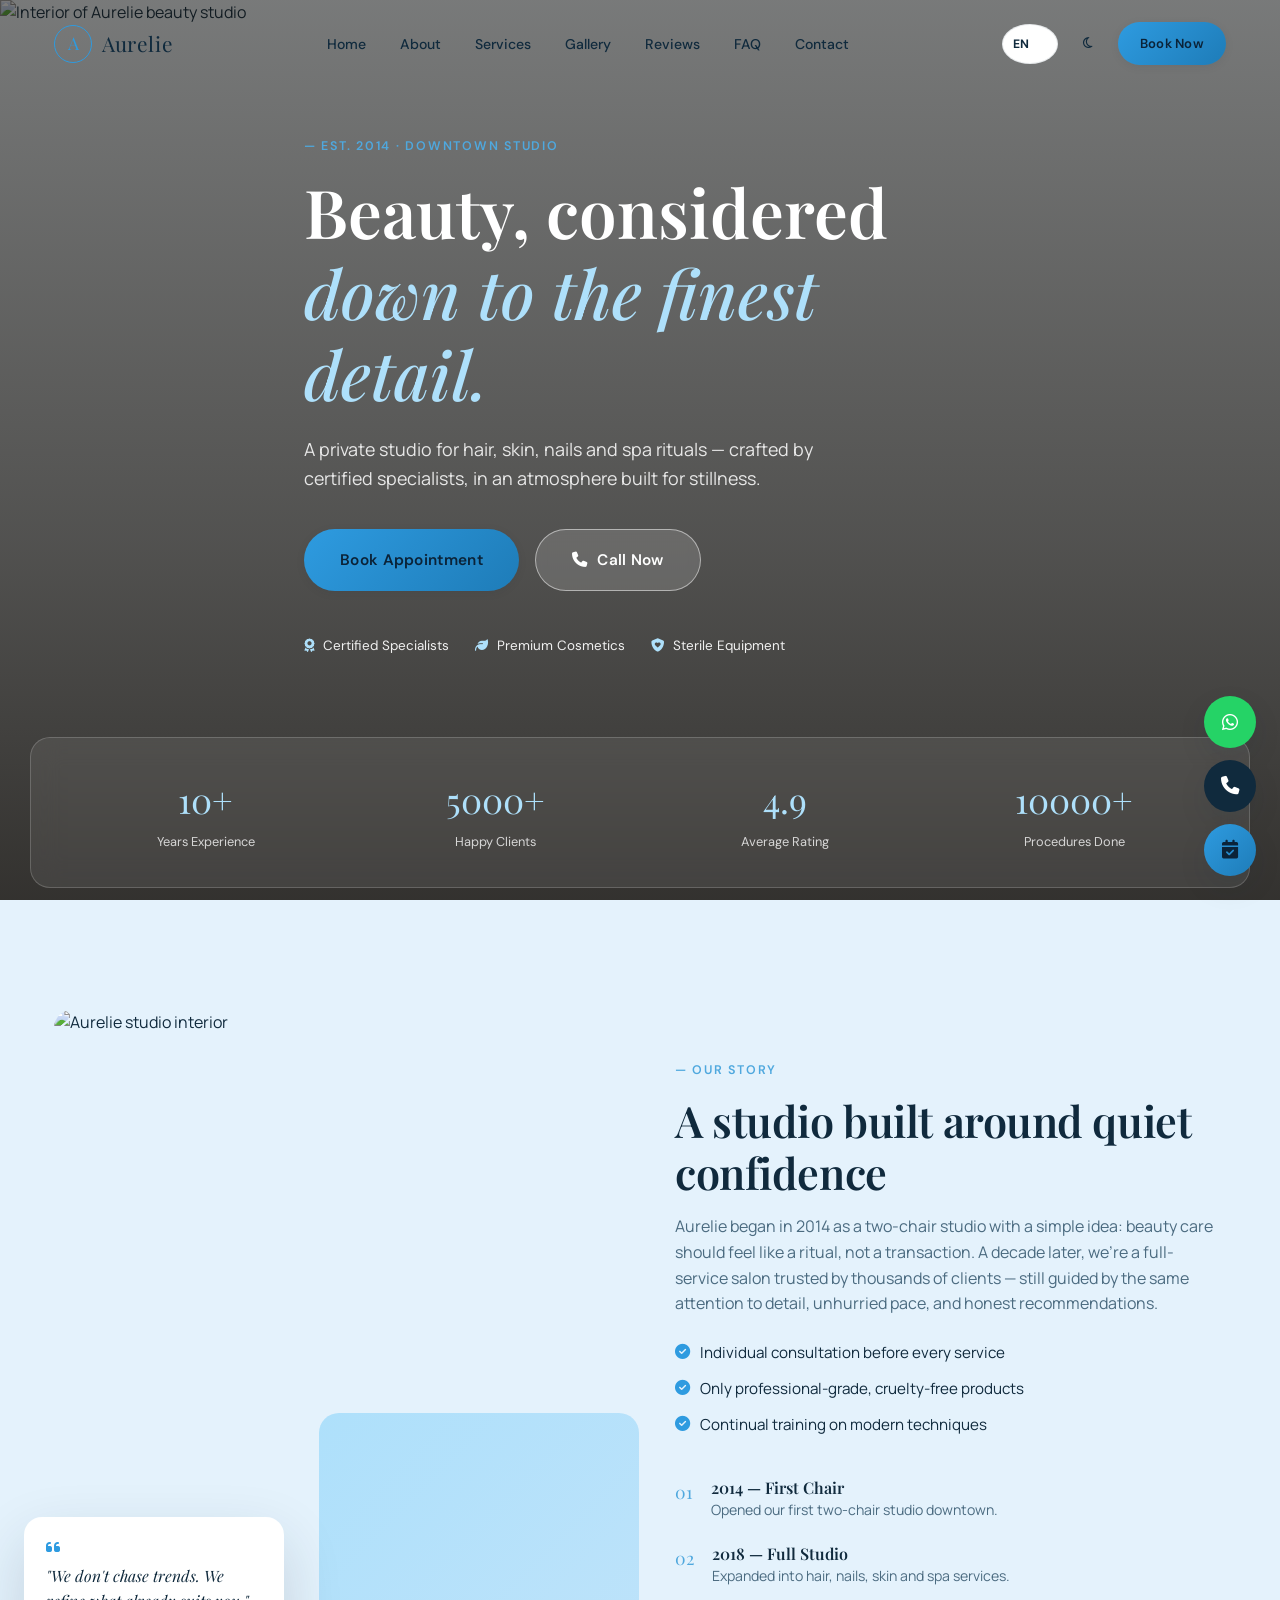
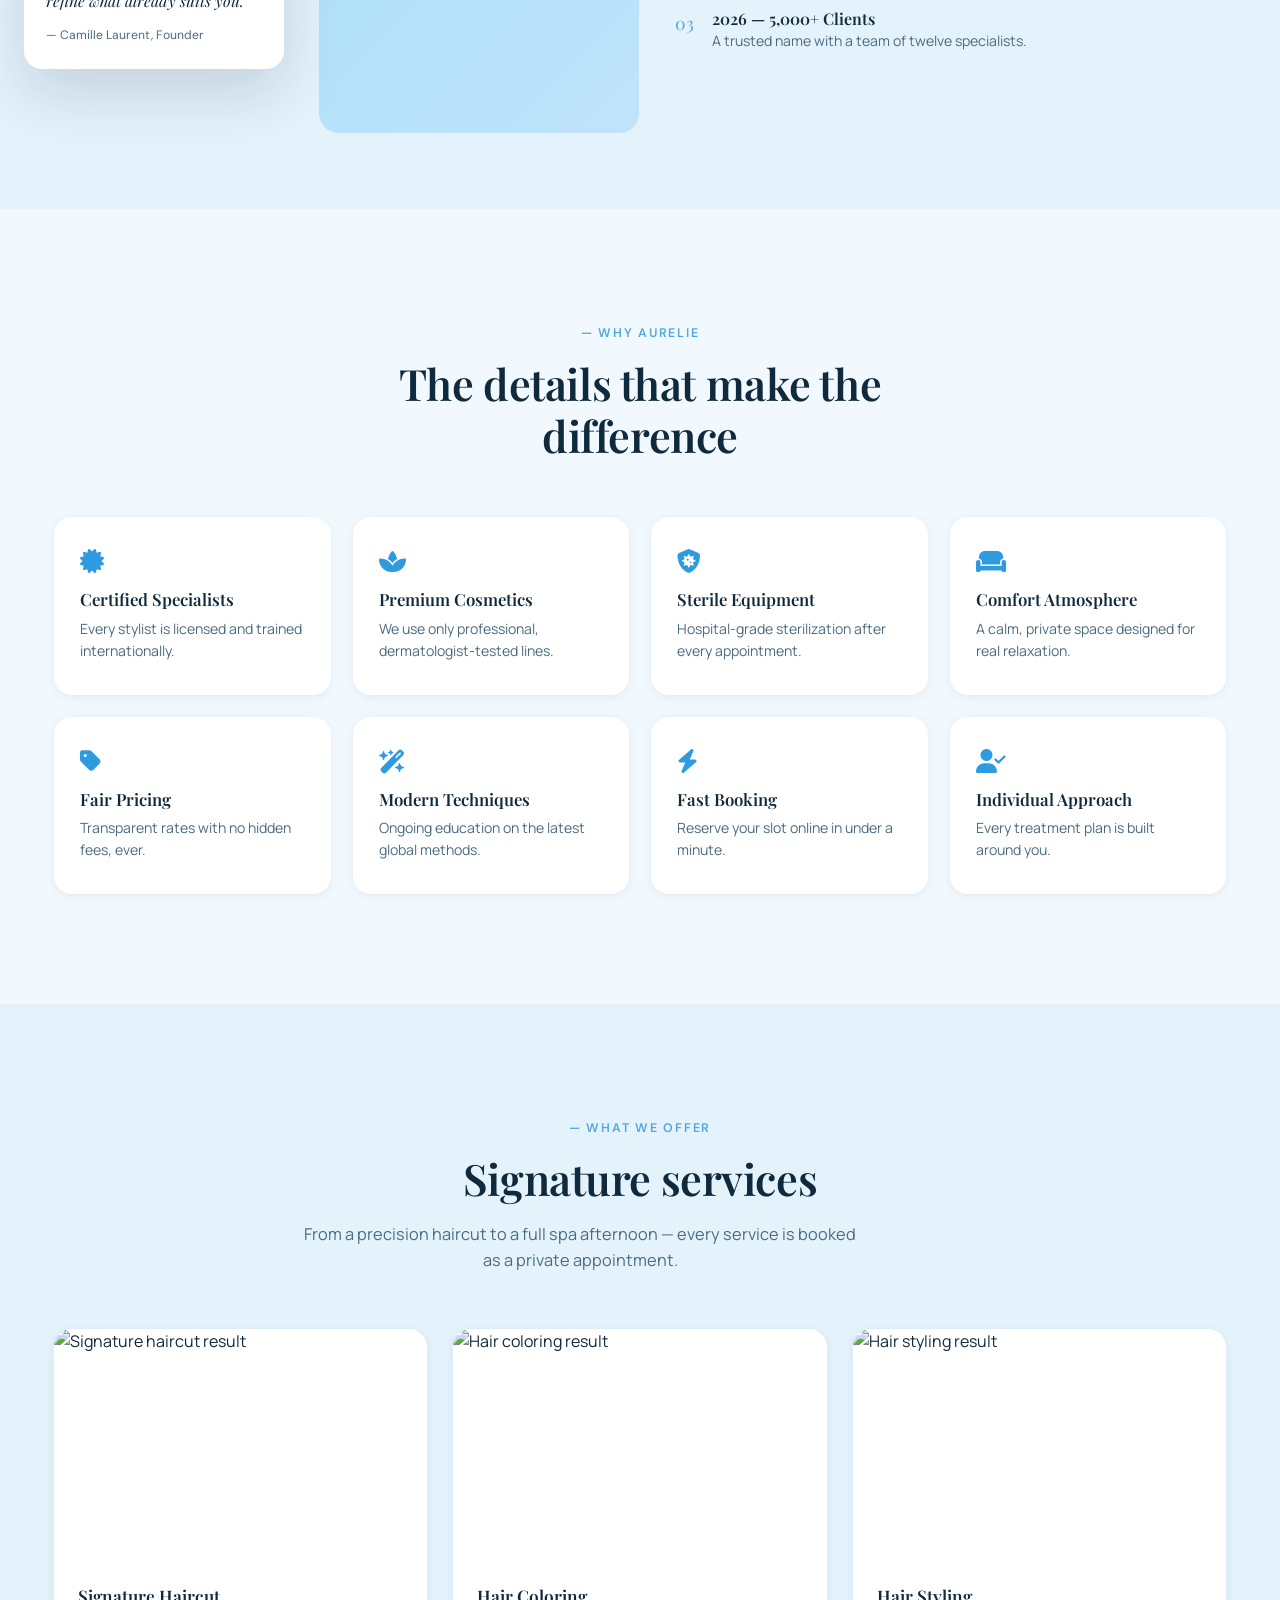
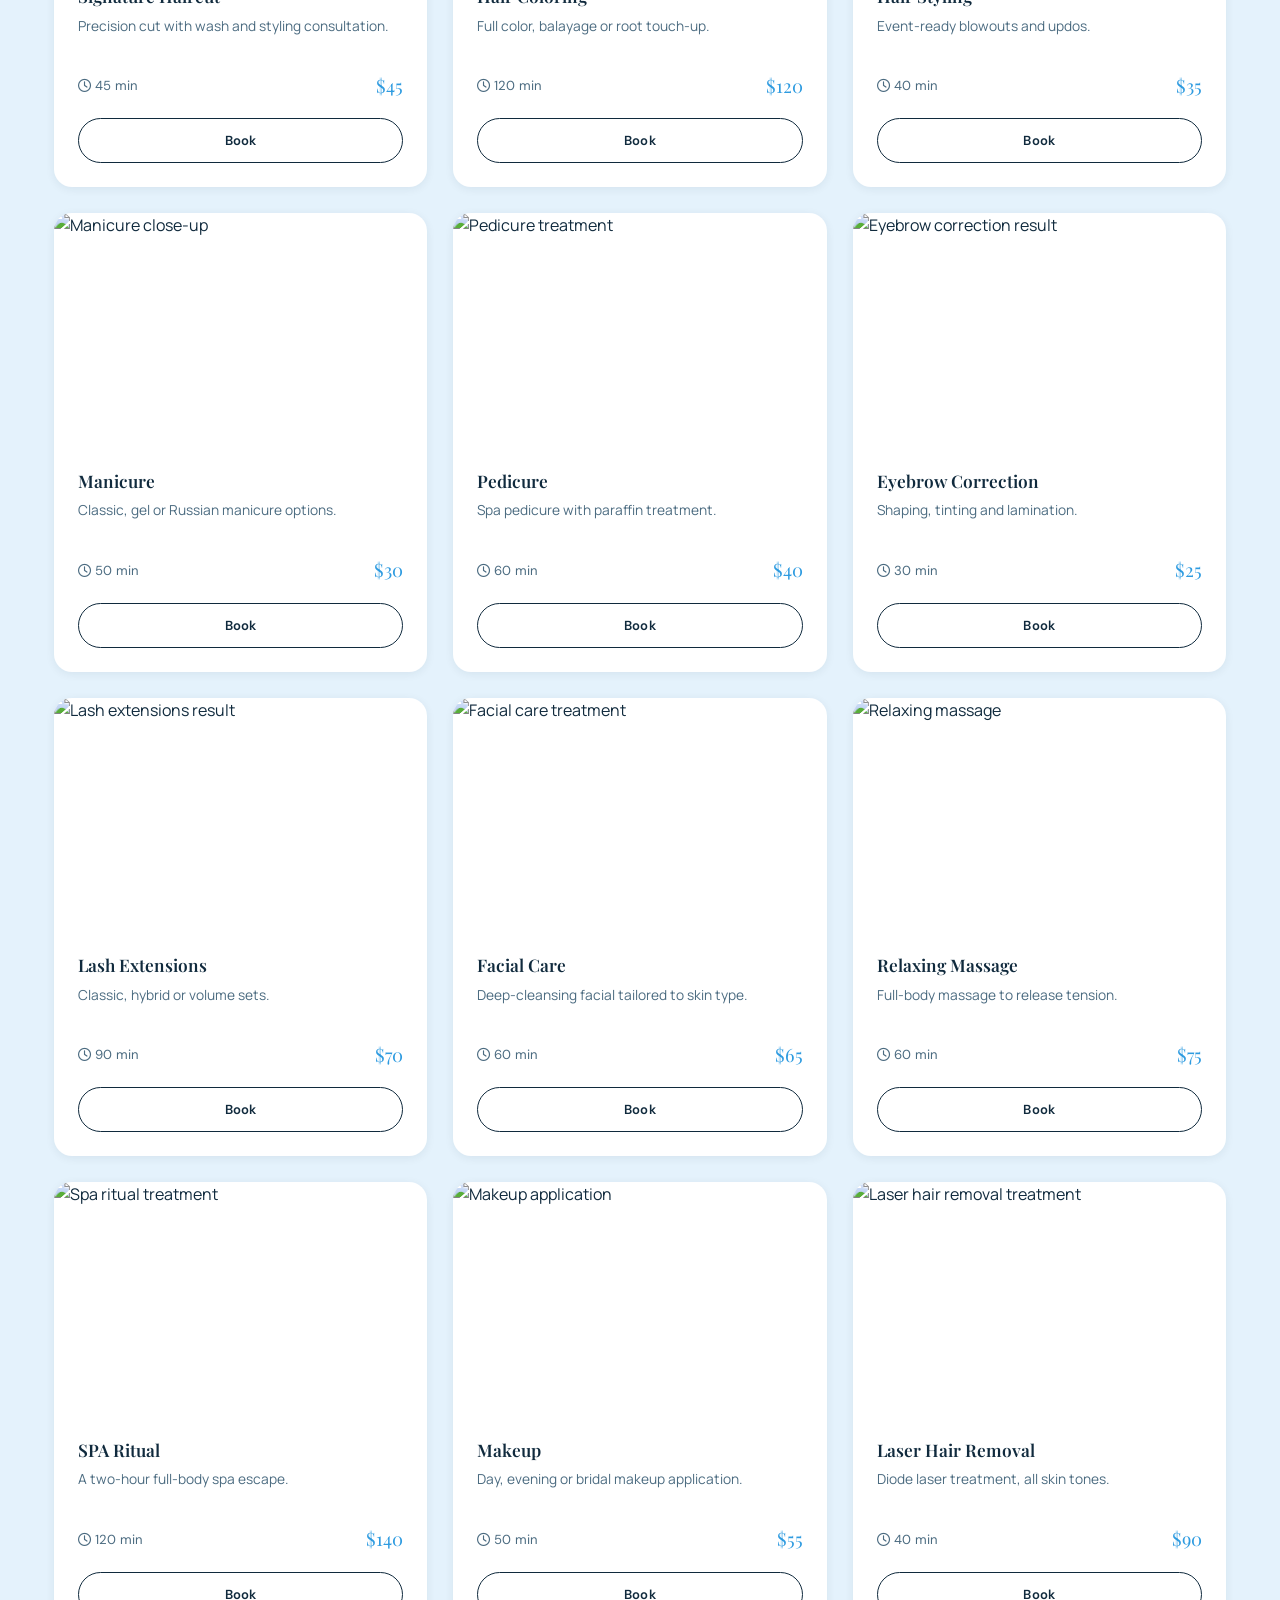
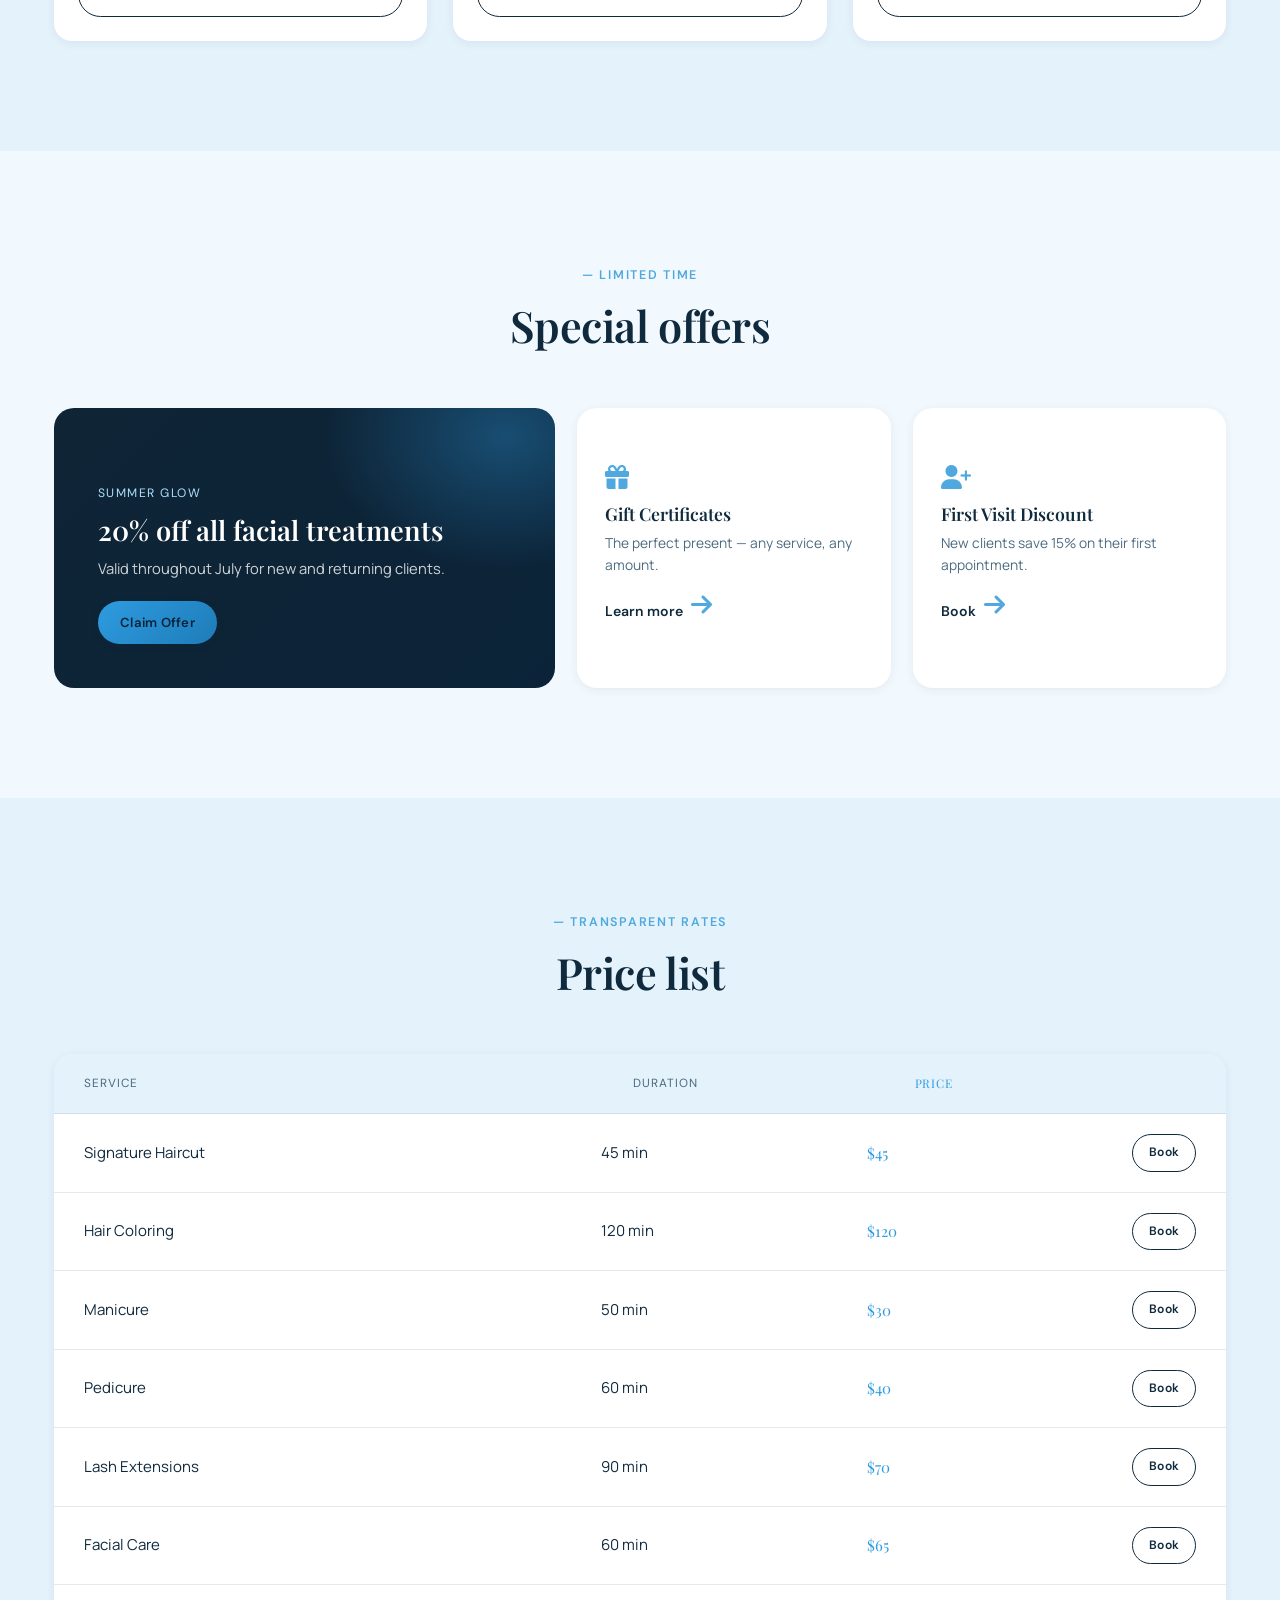
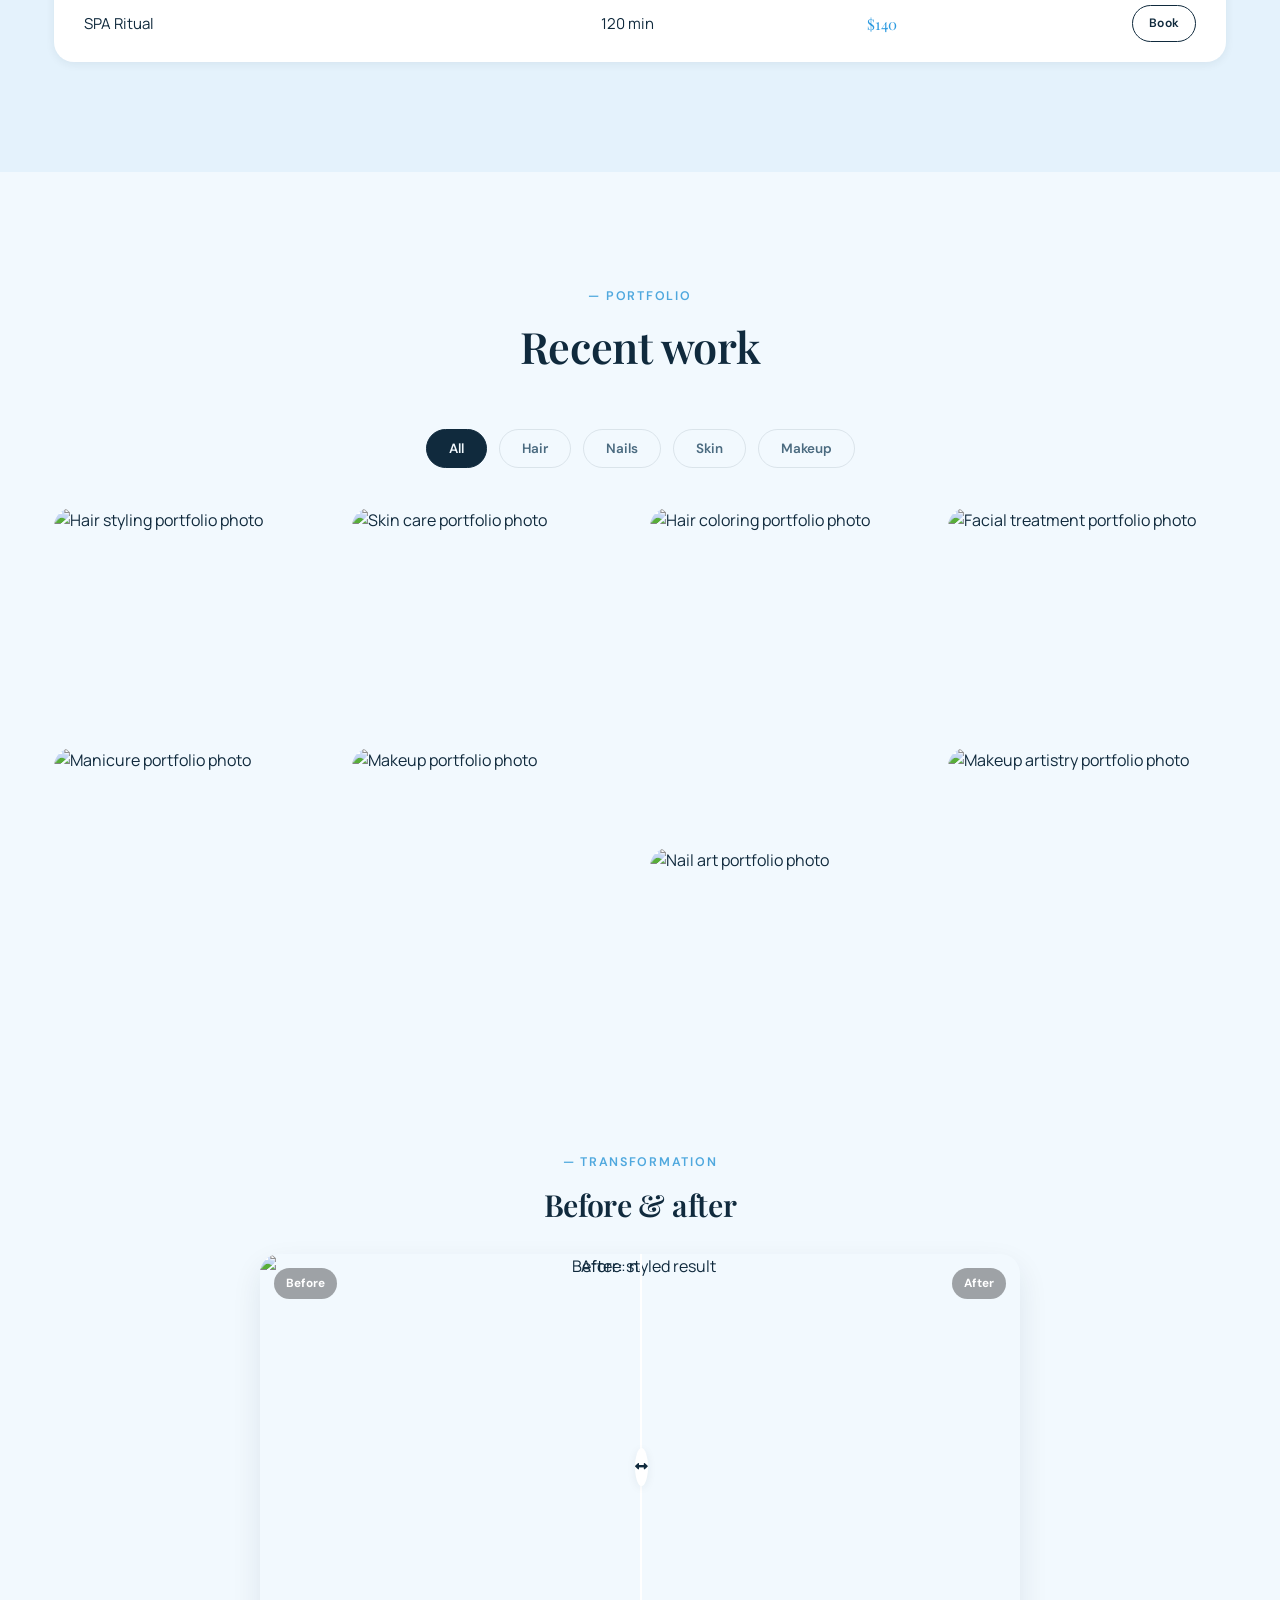
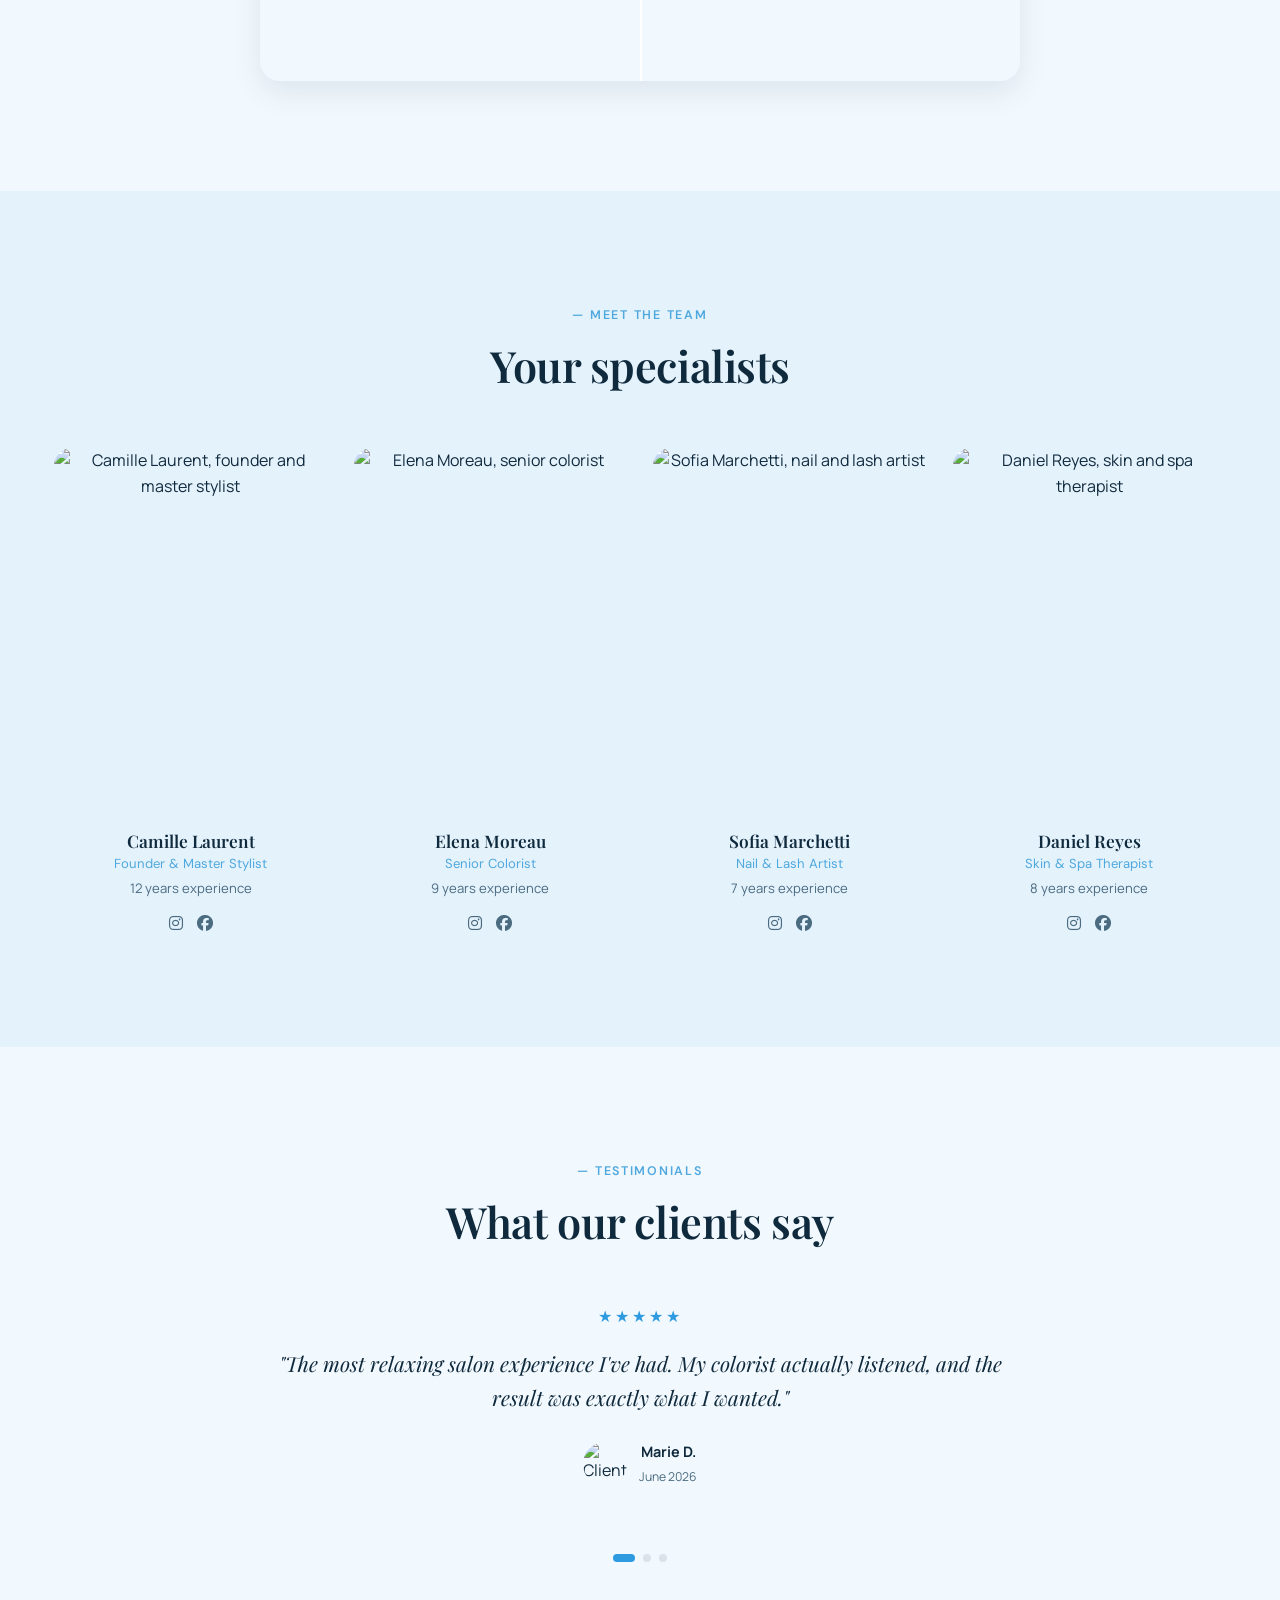
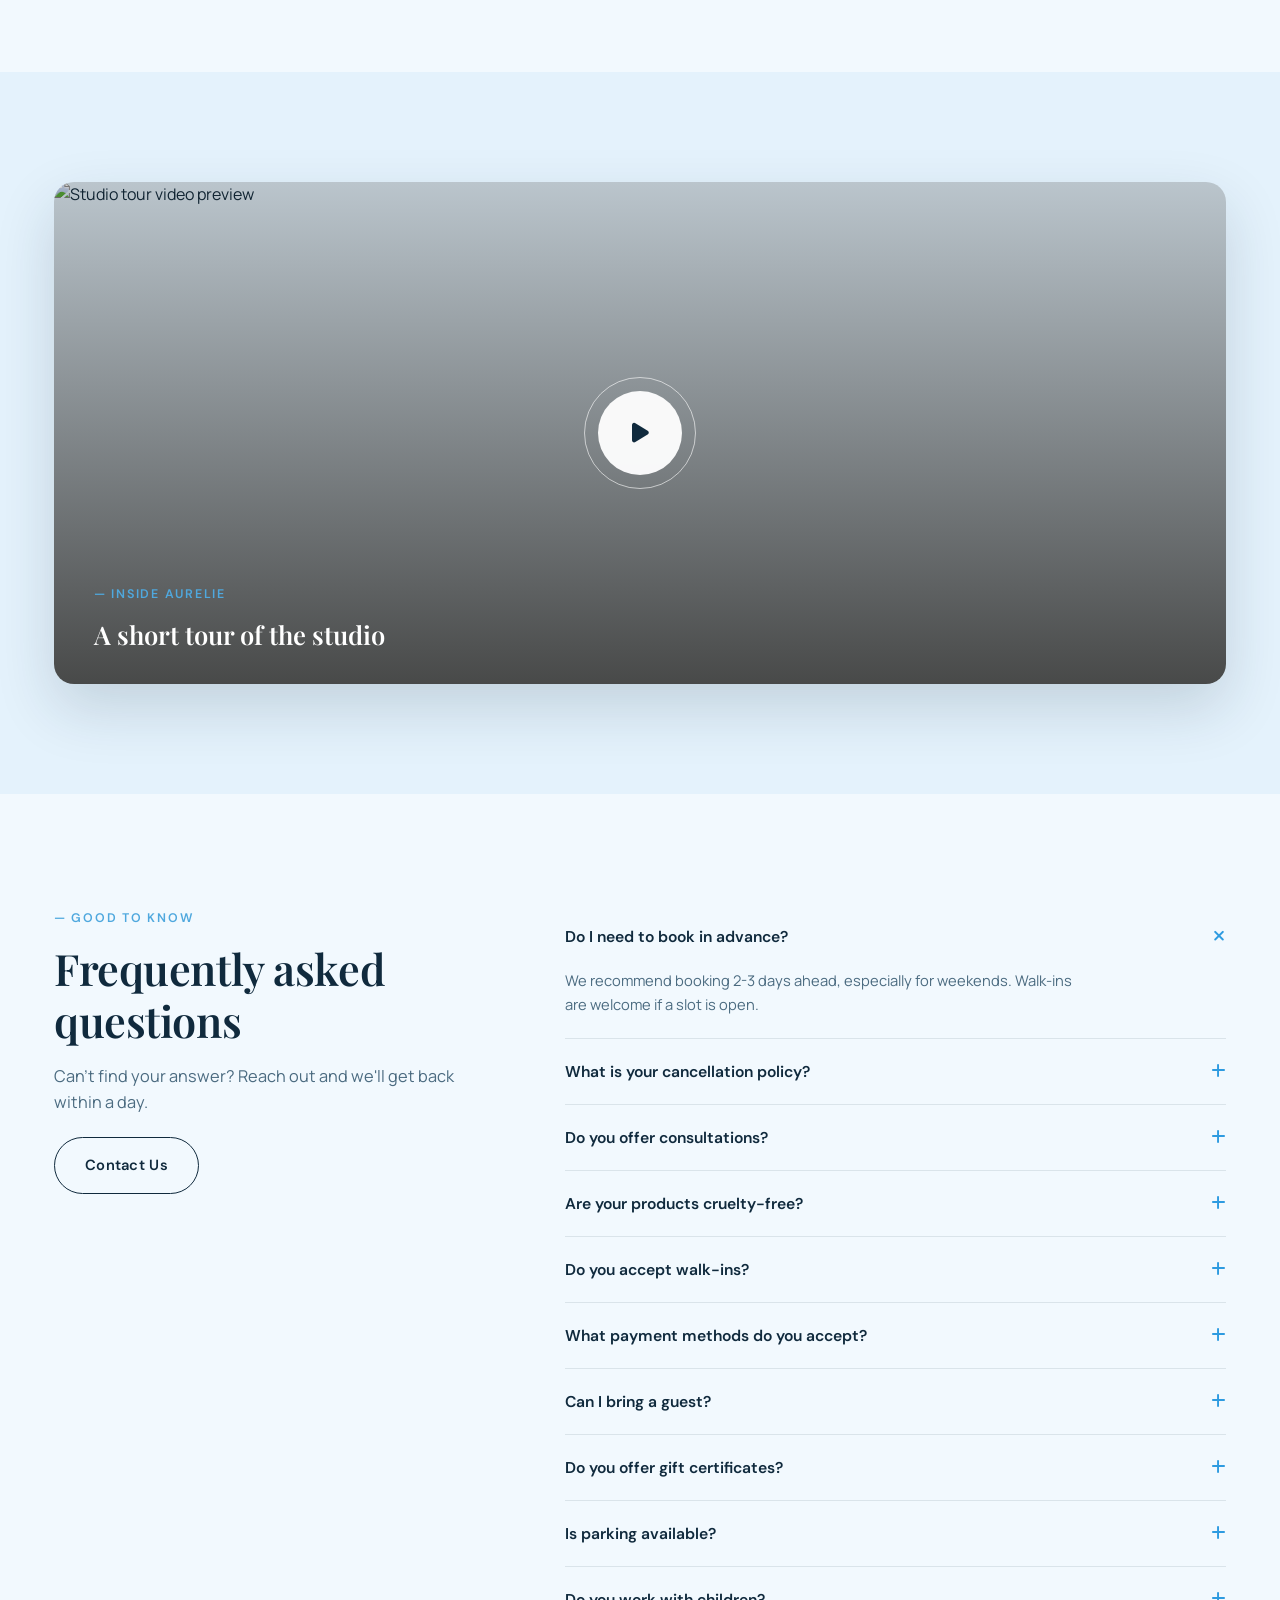
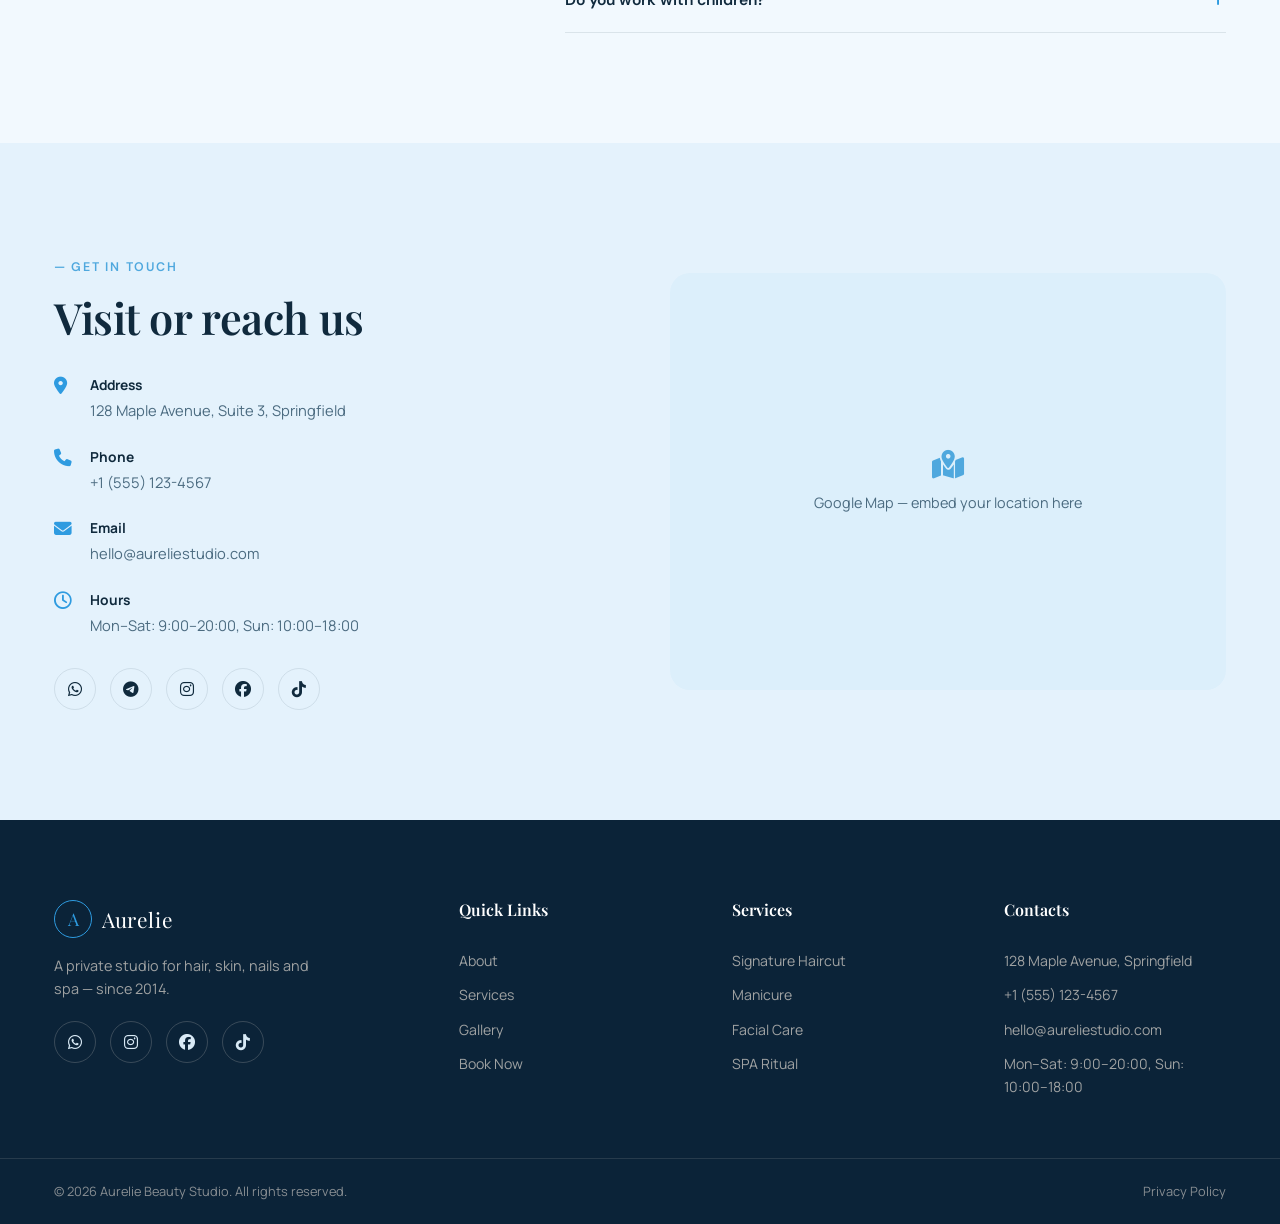
==== commit 8eec5fd5: "Add files via upload" ====
--- a/index.html
+++ b/index.html
@@ -65,13 +65,17 @@
     </nav>
 
     <div class="header__actions">
-      <button class="icon-btn" id="langToggle" aria-label="Switch language" title="EN / RU">
-        <span id="langLabel">EN</span>
-      </button>
+      <select class="lang-select icon-btn" id="langSelect" aria-label="Choose language">
+        <option value="en">EN</option>
+        <option value="ru">RU</option>
+        <option value="kk">KZ</option>
+        <option value="ky">KG</option>
+        <option value="uz">UZ</option>
+      </select>
       <button class="icon-btn" id="themeToggle" aria-label="Toggle dark mode" title="Toggle theme">
         <i class="fa-regular fa-moon"></i>
       </button>
-      <a href="#booking" class="btn btn--gold btn--sm" data-i18n="nav_book">Book Now</a>
+      <a href="services.html" class="btn btn--gold btn--sm" data-i18n="nav_book">Book Now</a>
       <button class="hamburger" id="hamburger" aria-label="Open menu" aria-expanded="false" aria-controls="mainNav">
         <span></span><span></span><span></span>
       </button>
@@ -91,7 +95,7 @@
     <li><a href="#faq" data-i18n="nav_faq">FAQ</a></li>
     <li><a href="#contact" data-i18n="nav_contact">Contact</a></li>
   </ul>
-  <a href="#booking" class="btn btn--gold btn--lg mobile-nav__cta" data-i18n="nav_book">Book Now</a>
+  <a href="services.html" class="btn btn--gold btn--lg mobile-nav__cta" data-i18n="nav_book">Book Now</a>
 </div>
 
 <main id="home">
@@ -112,7 +116,7 @@
       <p class="hero__subtitle reveal" data-i18n="hero_subtitle">A private studio for hair, skin, nails and spa rituals — crafted by certified specialists, in an atmosphere built for stillness.</p>
 
       <div class="hero__cta reveal">
-        <a href="#booking" class="btn btn--gold btn--lg">
+        <a href="services.html" class="btn btn--gold btn--lg">
           <span data-i18n="hero_cta_book">Book Appointment</span>
         </a>
         <a href="tel:+15551234567" class="btn btn--ghost btn--lg">
@@ -230,7 +234,7 @@
             <h3 data-i18n="srv_1_t">Signature Haircut</h3>
             <p data-i18n="srv_1_p">Precision cut with wash and styling consultation.</p>
             <div class="service-card__meta"><span><i class="fa-regular fa-clock"></i> 45 min</span><span class="price">$45</span></div>
-            <a href="#booking" class="btn btn--outline btn--sm" data-i18n="btn_book">Book</a>
+            <a href="services.html" class="btn btn--outline btn--sm" data-i18n="btn_book">Book</a>
           </div>
         </article>
 
@@ -240,7 +244,7 @@
             <h3 data-i18n="srv_2_t">Hair Coloring</h3>
             <p data-i18n="srv_2_p">Full color, balayage or root touch-up.</p>
             <div class="service-card__meta"><span><i class="fa-regular fa-clock"></i> 120 min</span><span class="price">$120</span></div>
-            <a href="#booking" class="btn btn--outline btn--sm" data-i18n="btn_book">Book</a>
+            <a href="services.html" class="btn btn--outline btn--sm" data-i18n="btn_book">Book</a>
           </div>
         </article>
 
@@ -250,7 +254,7 @@
             <h3 data-i18n="srv_3_t">Hair Styling</h3>
             <p data-i18n="srv_3_p">Event-ready blowouts and updos.</p>
             <div class="service-card__meta"><span><i class="fa-regular fa-clock"></i> 40 min</span><span class="price">$35</span></div>
-            <a href="#booking" class="btn btn--outline btn--sm" data-i18n="btn_book">Book</a>
+            <a href="services.html" class="btn btn--outline btn--sm" data-i18n="btn_book">Book</a>
           </div>
         </article>
 
@@ -260,7 +264,7 @@
             <h3 data-i18n="srv_4_t">Manicure</h3>
             <p data-i18n="srv_4_p">Classic, gel or Russian manicure options.</p>
             <div class="service-card__meta"><span><i class="fa-regular fa-clock"></i> 50 min</span><span class="price">$30</span></div>
-            <a href="#booking" class="btn btn--outline btn--sm" data-i18n="btn_book">Book</a>
+            <a href="services.html" class="btn btn--outline btn--sm" data-i18n="btn_book">Book</a>
           </div>
         </article>
 
@@ -270,7 +274,7 @@
             <h3 data-i18n="srv_5_t">Pedicure</h3>
             <p data-i18n="srv_5_p">Spa pedicure with paraffin treatment.</p>
             <div class="service-card__meta"><span><i class="fa-regular fa-clock"></i> 60 min</span><span class="price">$40</span></div>
-            <a href="#booking" class="btn btn--outline btn--sm" data-i18n="btn_book">Book</a>
+            <a href="services.html" class="btn btn--outline btn--sm" data-i18n="btn_book">Book</a>
           </div>
         </article>
 
@@ -280,7 +284,7 @@
             <h3 data-i18n="srv_6_t">Eyebrow Correction</h3>
             <p data-i18n="srv_6_p">Shaping, tinting and lamination.</p>
             <div class="service-card__meta"><span><i class="fa-regular fa-clock"></i> 30 min</span><span class="price">$25</span></div>
-            <a href="#booking" class="btn btn--outline btn--sm" data-i18n="btn_book">Book</a>
+            <a href="services.html" class="btn btn--outline btn--sm" data-i18n="btn_book">Book</a>
           </div>
         </article>
 
@@ -290,7 +294,7 @@
             <h3 data-i18n="srv_7_t">Lash Extensions</h3>
             <p data-i18n="srv_7_p">Classic, hybrid or volume sets.</p>
             <div class="service-card__meta"><span><i class="fa-regular fa-clock"></i> 90 min</span><span class="price">$70</span></div>
-            <a href="#booking" class="btn btn--outline btn--sm" data-i18n="btn_book">Book</a>
+            <a href="services.html" class="btn btn--outline btn--sm" data-i18n="btn_book">Book</a>
           </div>
         </article>
 
@@ -300,7 +304,7 @@
             <h3 data-i18n="srv_8_t">Facial Care</h3>
             <p data-i18n="srv_8_p">Deep-cleansing facial tailored to skin type.</p>
             <div class="service-card__meta"><span><i class="fa-regular fa-clock"></i> 60 min</span><span class="price">$65</span></div>
-            <a href="#booking" class="btn btn--outline btn--sm" data-i18n="btn_book">Book</a>
+            <a href="services.html" class="btn btn--outline btn--sm" data-i18n="btn_book">Book</a>
           </div>
         </article>
 
@@ -310,7 +314,7 @@
             <h3 data-i18n="srv_9_t">Relaxing Massage</h3>
             <p data-i18n="srv_9_p">Full-body massage to release tension.</p>
             <div class="service-card__meta"><span><i class="fa-regular fa-clock"></i> 60 min</span><span class="price">$75</span></div>
-            <a href="#booking" class="btn btn--outline btn--sm" data-i18n="btn_book">Book</a>
+            <a href="services.html" class="btn btn--outline btn--sm" data-i18n="btn_book">Book</a>
           </div>
         </article>
 
@@ -320,7 +324,7 @@
             <h3 data-i18n="srv_10_t">SPA Ritual</h3>
             <p data-i18n="srv_10_p">A two-hour full-body spa escape.</p>
             <div class="service-card__meta"><span><i class="fa-regular fa-clock"></i> 120 min</span><span class="price">$140</span></div>
-            <a href="#booking" class="btn btn--outline btn--sm" data-i18n="btn_book">Book</a>
+            <a href="services.html" class="btn btn--outline btn--sm" data-i18n="btn_book">Book</a>
           </div>
         </article>
 
@@ -330,7 +334,7 @@
             <h3 data-i18n="srv_11_t">Makeup</h3>
             <p data-i18n="srv_11_p">Day, evening or bridal makeup application.</p>
             <div class="service-card__meta"><span><i class="fa-regular fa-clock"></i> 50 min</span><span class="price">$55</span></div>
-            <a href="#booking" class="btn btn--outline btn--sm" data-i18n="btn_book">Book</a>
+            <a href="services.html" class="btn btn--outline btn--sm" data-i18n="btn_book">Book</a>
           </div>
         </article>
 
@@ -340,7 +344,7 @@
             <h3 data-i18n="srv_12_t">Laser Hair Removal</h3>
             <p data-i18n="srv_12_p">Diode laser treatment, all skin tones.</p>
             <div class="service-card__meta"><span><i class="fa-regular fa-clock"></i> 40 min</span><span class="price">$90</span></div>
-            <a href="#booking" class="btn btn--outline btn--sm" data-i18n="btn_book">Book</a>
+            <a href="services.html" class="btn btn--outline btn--sm" data-i18n="btn_book">Book</a>
           </div>
         </article>
 
@@ -362,7 +366,7 @@
             <span class="offer-banner__tag" data-i18n="offer_1_tag">Summer Glow</span>
             <h3 data-i18n="offer_1_title">20% off all facial treatments</h3>
             <p data-i18n="offer_1_text">Valid throughout July for new and returning clients.</p>
-            <a href="#booking" class="btn btn--gold btn--sm" data-i18n="btn_claim">Claim Offer</a>
+            <a href="services.html" class="btn btn--gold btn--sm" data-i18n="btn_claim">Claim Offer</a>
           </div>
         </div>
 
@@ -377,7 +381,7 @@
           <i class="fa-solid fa-user-plus"></i>
           <h4 data-i18n="offer_3_title">First Visit Discount</h4>
           <p data-i18n="offer_3_text">New clients save 15% on their first appointment.</p>
-          <a href="#booking" class="link-arrow" data-i18n="btn_book">Book <i class="fa-solid fa-arrow-right"></i></a>
+          <a href="services.html" class="link-arrow" data-i18n="btn_book">Book <i class="fa-solid fa-arrow-right"></i></a>
         </div>
       </div>
     </div>
@@ -398,13 +402,13 @@
           <span data-i18n="pt_price">Price</span>
           <span></span>
         </div>
-        <div class="price-table__row"><span data-i18n="srv_1_t">Signature Haircut</span><span>45 min</span><span>$45</span><a href="#booking" class="btn btn--outline btn--xs" data-i18n="btn_book">Book</a></div>
-        <div class="price-table__row"><span data-i18n="srv_2_t">Hair Coloring</span><span>120 min</span><span>$120</span><a href="#booking" class="btn btn--outline btn--xs" data-i18n="btn_book">Book</a></div>
-        <div class="price-table__row"><span data-i18n="srv_4_t">Manicure</span><span>50 min</span><span>$30</span><a href="#booking" class="btn btn--outline btn--xs" data-i18n="btn_book">Book</a></div>
-        <div class="price-table__row"><span data-i18n="srv_5_t">Pedicure</span><span>60 min</span><span>$40</span><a href="#booking" class="btn btn--outline btn--xs" data-i18n="btn_book">Book</a></div>
-        <div class="price-table__row"><span data-i18n="srv_7_t">Lash Extensions</span><span>90 min</span><span>$70</span><a href="#booking" class="btn btn--outline btn--xs" data-i18n="btn_book">Book</a></div>
-        <div class="price-table__row"><span data-i18n="srv_8_t">Facial Care</span><span>60 min</span><span>$65</span><a href="#booking" class="btn btn--outline btn--xs" data-i18n="btn_book">Book</a></div>
-        <div class="price-table__row"><span data-i18n="srv_10_t">SPA Ritual</span><span>120 min</span><span>$140</span><a href="#booking" class="btn btn--outline btn--xs" data-i18n="btn_book">Book</a></div>
+        <div class="price-table__row"><span data-i18n="srv_1_t">Signature Haircut</span><span>45 min</span><span>$45</span><a href="services.html" class="btn btn--outline btn--xs" data-i18n="btn_book">Book</a></div>
+        <div class="price-table__row"><span data-i18n="srv_2_t">Hair Coloring</span><span>120 min</span><span>$120</span><a href="services.html" class="btn btn--outline btn--xs" data-i18n="btn_book">Book</a></div>
+        <div class="price-table__row"><span data-i18n="srv_4_t">Manicure</span><span>50 min</span><span>$30</span><a href="services.html" class="btn btn--outline btn--xs" data-i18n="btn_book">Book</a></div>
+        <div class="price-table__row"><span data-i18n="srv_5_t">Pedicure</span><span>60 min</span><span>$40</span><a href="services.html" class="btn btn--outline btn--xs" data-i18n="btn_book">Book</a></div>
+        <div class="price-table__row"><span data-i18n="srv_7_t">Lash Extensions</span><span>90 min</span><span>$70</span><a href="services.html" class="btn btn--outline btn--xs" data-i18n="btn_book">Book</a></div>
+        <div class="price-table__row"><span data-i18n="srv_8_t">Facial Care</span><span>60 min</span><span>$65</span><a href="services.html" class="btn btn--outline btn--xs" data-i18n="btn_book">Book</a></div>
+        <div class="price-table__row"><span data-i18n="srv_10_t">SPA Ritual</span><span>120 min</span><span>$140</span><a href="services.html" class="btn btn--outline btn--xs" data-i18n="btn_book">Book</a></div>
       </div>
     </div>
   </section>
@@ -607,81 +611,6 @@
   </section>
 
   <!-- ============ BOOKING ============ -->
-  <section class="section booking" id="booking">
-    <div class="container booking__grid">
-      <div class="booking__intro reveal-left">
-        <p class="eyebrow" data-i18n="booking_eyebrow">— Reserve Your Time</p>
-        <h2 class="section__title" data-i18n="booking_title">Book your appointment</h2>
-        <p class="section__sub" data-i18n="booking_sub">Fill in the form and our team will confirm your slot within a few hours.</p>
-        <ul class="booking__perks">
-          <li><i class="fa-solid fa-check"></i><span data-i18n="booking_perk_1">No payment required to book</span></li>
-          <li><i class="fa-solid fa-check"></i><span data-i18n="booking_perk_2">Free rescheduling up to 24h before</span></li>
-          <li><i class="fa-solid fa-check"></i><span data-i18n="booking_perk_3">Instant confirmation by SMS</span></li>
-        </ul>
-      </div>
-
-      <form class="booking-form reveal-right" id="bookingForm" novalidate>
-        <div class="form-row">
-          <div class="form-group">
-            <label for="fname" data-i18n="form_name">Full Name</label>
-            <input type="text" id="fname" name="fname" required autocomplete="name">
-            <span class="form-error" data-i18n="form_err_name">Please enter your name.</span>
-          </div>
-          <div class="form-group">
-            <label for="fphone" data-i18n="form_phone">Phone Number</label>
-            <input type="tel" id="fphone" name="fphone" required autocomplete="tel">
-            <span class="form-error" data-i18n="form_err_phone">Please enter a valid phone number.</span>
-          </div>
-        </div>
-
-        <div class="form-row">
-          <div class="form-group">
-            <label for="fservice" data-i18n="form_service">Service</label>
-            <select id="fservice" name="fservice" required>
-              <option value="" data-i18n="form_service_ph">Select a service</option>
-              <option>Signature Haircut</option>
-              <option>Hair Coloring</option>
-              <option>Manicure</option>
-              <option>Pedicure</option>
-              <option>Lash Extensions</option>
-              <option>Facial Care</option>
-              <option>Massage</option>
-              <option>SPA Ritual</option>
-              <option>Makeup</option>
-              <option>Laser Hair Removal</option>
-            </select>
-            <span class="form-error" data-i18n="form_err_service">Please select a service.</span>
-          </div>
-          <div class="form-group">
-            <label for="fdate" data-i18n="form_date">Preferred Date</label>
-            <input type="date" id="fdate" name="fdate" required>
-            <span class="form-error" data-i18n="form_err_date">Please choose a date.</span>
-          </div>
-        </div>
-
-        <div class="form-row">
-          <div class="form-group">
-            <label for="ftime" data-i18n="form_time">Preferred Time</label>
-            <input type="time" id="ftime" name="ftime" required>
-            <span class="form-error" data-i18n="form_err_time">Please choose a time.</span>
-          </div>
-          <div class="form-group">
-            <label for="fcomment" data-i18n="form_comment">Comment (optional)</label>
-            <input type="text" id="fcomment" name="fcomment" data-i18n-ph="form_comment_ph" placeholder="Anything we should know?">
-          </div>
-        </div>
-
-        <button type="submit" class="btn btn--gold btn--lg booking-form__submit" data-i18n="form_submit">Confirm Booking</button>
-      </form>
-
-      <div class="booking-success" id="bookingSuccess" role="status">
-        <i class="fa-solid fa-circle-check"></i>
-        <h3 data-i18n="success_title">Thank you!</h3>
-        <p data-i18n="success_text">Your request has been received. We'll confirm your appointment shortly by phone or SMS.</p>
-        <button class="btn btn--outline" id="successClose" data-i18n="success_close">Close</button>
-      </div>
-    </div>
-  </section>
 
   <!-- ============ CONTACT ============ -->
   <section class="section contact" id="contact">
@@ -738,7 +667,7 @@
       <a href="#about" data-i18n="nav_about">About</a>
       <a href="#services" data-i18n="nav_services">Services</a>
       <a href="#gallery" data-i18n="nav_gallery">Gallery</a>
-      <a href="#booking" data-i18n="nav_book">Book Now</a>
+      <a href="services.html" data-i18n="nav_book">Book Now</a>
     </div>
 
     <div class="footer__col">
@@ -770,7 +699,7 @@
 <div class="floating-buttons">
   <a href="https://wa.me/15551234567" class="fab fab--whatsapp" aria-label="Chat on WhatsApp" target="_blank" rel="noopener"><i class="fa-brands fa-whatsapp"></i></a>
   <a href="tel:+15551234567" class="fab fab--call" aria-label="Call the studio"><i class="fa-solid fa-phone"></i></a>
-  <a href="#booking" class="fab fab--book" aria-label="Book appointment"><i class="fa-solid fa-calendar-check"></i></a>
+  <a href="services.html" class="fab fab--book" aria-label="Book appointment"><i class="fa-solid fa-calendar-check"></i></a>
 </div>
 
 <!-- Mobile-only sticky CTA bar (hidden on desktop) -->
@@ -781,7 +710,7 @@
   <a href="https://wa.me/15551234567" class="mobile-sticky-cta__item" target="_blank" rel="noopener" aria-label="Chat on WhatsApp">
     <i class="fa-brands fa-whatsapp"></i><span>WhatsApp</span>
   </a>
-  <a href="#booking" class="mobile-sticky-cta__item mobile-sticky-cta__item--primary" aria-label="Book appointment">
+  <a href="services.html" class="mobile-sticky-cta__item mobile-sticky-cta__item--primary" aria-label="Book appointment">
     <i class="fa-solid fa-calendar-check"></i><span data-i18n="nav_book">Book Now</span>
   </a>
 </div>
--- a/style.css
+++ b/style.css
@@ -5,23 +5,23 @@
    ========================================================= */
 
 :root{
-  /* ---- Color tokens (light) ---- */
-  --bg:            #FBF8F5;
-  --bg-alt:        #F3ECE3;
+  /* ---- Color tokens (light) — Sky Blue palette ---- */
+  --bg:            #F2F9FE;
+  --bg-alt:        #E4F2FC;
   --bg-card:       #FFFFFF;
-  --ink:           #1C1712;
-  --ink-soft:      #55504A;
-  --line:          rgba(28,23,18,0.10);
-  --beige:         #EFE6DC;
-  --rosegold:      #B8798A;
-  --rosegold-soft: #E9CBCF;
-  --gold:          #BE9A56;
-  --gold-soft:     #E6D6AE;
+  --ink:           #102A3D;
+  --ink-soft:      #4B6B80;
+  --line:          rgba(16,42,61,0.10);
+  --beige:         #DCEFFB;
+  --rosegold:      #4FA8DE;
+  --rosegold-soft: #BFE3FA;
+  --gold:          #2E9BE0;
+  --gold-soft:     #AEE0FB;
   --white:         #FFFFFF;
 
-  --shadow-sm: 0 2px 10px rgba(28,23,18,0.06);
-  --shadow-md: 0 12px 30px rgba(28,23,18,0.08);
-  --shadow-lg: 0 24px 60px rgba(28,23,18,0.14);
+  --shadow-sm: 0 2px 10px rgba(16,42,61,0.07);
+  --shadow-md: 0 12px 30px rgba(16,42,61,0.09);
+  --shadow-lg: 0 24px 60px rgba(16,42,61,0.16);
 
   --radius-sm: 14px;
   --radius-md: 18px;
@@ -36,13 +36,13 @@
 }
 
 [data-theme="dark"]{
-  --bg:            #14110D;
-  --bg-alt:        #1C1712;
-  --bg-card:       #211B16;
-  --ink:           #F3ECE3;
-  --ink-soft:      #C9C0B6;
-  --line:          rgba(243,236,227,0.12);
-  --beige:         #2A2219;
+  --bg:            #0B1B27;
+  --bg-alt:        #10222F;
+  --bg-card:       #142B3B;
+  --ink:           #EAF4FB;
+  --ink-soft:      #A9C3D3;
+  --line:          rgba(234,244,251,0.12);
+  --beige:         #16324480;
   --shadow-sm: 0 2px 10px rgba(0,0,0,0.35);
   --shadow-md: 0 12px 30px rgba(0,0,0,0.4);
   --shadow-lg: 0 24px 60px rgba(0,0,0,0.5);
@@ -83,14 +83,14 @@
   width:100%; height:100%;
   min-height:220px;
   background:
-    radial-gradient(120% 140% at 15% 10%, rgba(190,154,86,0.16), transparent 55%),
+    radial-gradient(120% 140% at 15% 10%, rgba(46,155,224,0.16), transparent 55%),
     linear-gradient(135deg, var(--beige) 0%, #ffffff 55%, var(--rosegold-soft) 100%);
   border-radius:var(--radius-md);
   overflow:hidden;
 }
 [data-theme="dark"] .placeholder-img{
   background:
-    radial-gradient(120% 140% at 15% 10%, rgba(190,154,86,0.14), transparent 55%),
+    radial-gradient(120% 140% at 15% 10%, rgba(46,155,224,0.14), transparent 55%),
     linear-gradient(135deg, #241d16 0%, #17130f 55%, #2a1f22 100%);
 }
 .placeholder-img::before{
@@ -146,8 +146,8 @@
   overflow:hidden;
 }
 .btn--gold{
-  background:linear-gradient(135deg, var(--gold) 0%, #A9824A 100%);
-  color:#1C1712;
+  background:linear-gradient(135deg, var(--gold) 0%, #1E7CB8 100%);
+  color:#0B2338;
   box-shadow:var(--shadow-sm);
 }
 .btn--gold:hover{ transform:translateY(-2px); box-shadow:var(--shadow-md); }
@@ -193,6 +193,13 @@
 }
 .icon-btn:hover{ background:var(--beige); }
 
+.lang-select{
+  border:1px solid var(--line); background:var(--bg-card);
+  padding:0 10px; font-size:.76rem; width:auto; min-width:56px;
+  cursor:pointer; appearance:none; -webkit-appearance:none;
+}
+.lang-select:hover{ background:var(--beige); }
+
 /* ============ LOADER ============ */
 .loader{
   position:fixed; inset:0; z-index:9999;
@@ -238,7 +245,7 @@
 }
 [data-theme="dark"] .header.is-scrolled{ background:rgba(20,17,13,0.86); }
 
-.header__inner{ display:flex; align-items:center; justify-content:space-between; gap:24px; }
+.header__inner{ display:flex; align-items:center; justify-content:space-between; gap:24px; position:relative; }
 
 .logo{ display:flex; align-items:center; gap:10px; }
 .logo__mark{
@@ -384,14 +391,14 @@
 /* ============ OFFERS ============ */
 .offers__grid{ display:grid; grid-template-columns:1.6fr 1fr 1fr; gap:22px; }
 .offer-banner{
-  background:linear-gradient(135deg, #2A2019, #1C1712);
+  background:linear-gradient(135deg, #0F2536, #0B2338);
   border-radius:var(--radius-lg); padding:44px; color:#fff;
   display:flex; align-items:flex-end; min-height:280px;
   position:relative; overflow:hidden;
 }
 .offer-banner::before{
   content:""; position:absolute; inset:0;
-  background:radial-gradient(60% 80% at 90% 10%, rgba(190,154,86,0.35), transparent 60%);
+  background:radial-gradient(60% 80% at 90% 10%, rgba(46,155,224,0.35), transparent 60%);
 }
 .offer-banner__text{ position:relative; max-width:360px; }
 .offer-banner__tag{ font-family:var(--font-utility); font-size:.76rem; text-transform:uppercase; letter-spacing:.12em; color:var(--gold-soft); }
@@ -586,11 +593,11 @@
 .map-placeholder i{ font-size:1.8rem; color:var(--rosegold); }
 
 /* ============ FOOTER ============ */
-.footer{ background:#1C1712; color:#EFE6DC; padding-top:80px; }
+.footer{ background:#0B2338; color:#D9EAF6; padding-top:80px; }
 .footer__grid{ display:grid; grid-template-columns:1.6fr 1fr 1fr 1fr; gap:50px; padding-bottom:60px; }
 .footer .logo__text{ color:#fff; }
 .footer__brand p{ color:rgba(239,230,220,0.65); font-size:.9rem; margin:16px 0 20px; max-width:280px; }
-.footer .contact__socials a{ border-color:rgba(239,230,220,0.2); color:#EFE6DC; }
+.footer .contact__socials a{ border-color:rgba(239,230,220,0.2); color:#D9EAF6; }
 .footer__col h4{ font-size:1rem; margin-bottom:18px; color:#fff; }
 .footer__col{ display:flex; flex-direction:column; gap:12px; font-size:.88rem; color:rgba(239,230,220,0.65); }
 .footer__bottom{ border-top:1px solid rgba(239,230,220,0.12); padding:22px 0; }
@@ -608,7 +615,7 @@
 .fab:hover{ transform:scale(1.08); }
 .fab--whatsapp{ background:#25D366; }
 .fab--call{ background:var(--ink); }
-.fab--book{ background:linear-gradient(135deg, var(--gold), #A9824A); color:#1C1712; }
+.fab--book{ background:linear-gradient(135deg, var(--gold), #1E7CB8); color:#0B2338; }
 
 .back-to-top{
   position:fixed; left:24px; bottom:24px; z-index:900;
@@ -636,7 +643,7 @@
 }
 .mobile-sticky-cta__item i{ font-size:1.05rem; }
 .mobile-sticky-cta__item--primary{
-  background:linear-gradient(135deg, var(--gold), #A9824A); color:#1C1712;
+  background:linear-gradient(135deg, var(--gold), #1E7CB8); color:#0B2338;
 }
 
 /* ============ LIGHTBOX ============ */
@@ -656,7 +663,7 @@
 }
 .video-modal.is-open{ opacity:1; visibility:visible; }
 .video-modal__frame{
-  width:min(820px, 88vw); aspect-ratio:16/9; border-radius:var(--radius-md); background:#1C1712;
+  width:min(820px, 88vw); aspect-ratio:16/9; border-radius:var(--radius-md); background:#0B2338;
   display:flex; align-items:center; justify-content:center; color:rgba(255,255,255,0.6); text-align:center; padding:30px;
 }
 
@@ -673,6 +680,128 @@
 .video-wrap__bg{ position:absolute; inset:0; width:100%; height:100%; object-fit:cover; border-radius:0; }
 .ba-slider__img{ position:absolute; inset:0; width:100%; height:100%; object-fit:cover; border-radius:0; }
 .lightbox__img{ width:min(760px, 86vw); aspect-ratio:4/3; object-fit:cover; border-radius:var(--radius-md); display:block; }
+
+/* ============ SUB-PAGE HEADER (back + title) ============ */
+.page-back{
+  display:flex; align-items:center; gap:8px;
+  font-family:var(--font-utility); font-weight:600; font-size:.86rem; color:var(--ink);
+}
+.page-back i{ font-size:.8rem; }
+.page-header__title{
+  font-family:var(--font-display); font-size:1.25rem; color:var(--ink);
+  position:absolute; left:50%; translate:-50% 0;
+}
+@media (max-width:640px){
+  .page-header__title{ font-size:1.05rem; }
+}
+
+/* ============ MAIN MENU SCREEN ============ */
+.menu-screen{ min-height:100dvh; display:flex; flex-direction:column; justify-content:center; padding:140px 0 60px; }
+.menu-screen__intro{ text-align:center; margin-bottom:48px; }
+.menu-screen__avatar{
+  width:88px; height:88px; border-radius:50%; margin:0 auto 20px; object-fit:cover;
+  border:2px solid var(--gold);
+}
+.menu-screen__name{ font-size:1.5rem; margin-bottom:6px; }
+.menu-screen__tag{ color:var(--ink-soft); font-size:.9rem; margin-bottom:14px; }
+.menu-screen__address{
+  display:flex; align-items:center; justify-content:center; gap:8px;
+  font-size:.86rem; color:var(--ink-soft); max-width:420px; margin:0 auto 14px;
+}
+.menu-screen__address i{ color:var(--gold); }
+.menu-screen__social{
+  display:inline-flex; align-items:center; gap:8px; font-size:.86rem; font-weight:600;
+  color:var(--rosegold);
+}
+
+.menu-buttons{ display:flex; flex-direction:column; gap:16px; max-width:520px; margin:0 auto; }
+.menu-btn{
+  display:flex; align-items:center; gap:20px; padding:22px 26px;
+  background:var(--bg-card); border:1px solid var(--line); border-radius:var(--radius-lg);
+  box-shadow:var(--shadow-sm); transition:transform var(--transition), box-shadow var(--transition);
+}
+.menu-btn:hover{ transform:translateY(-4px); box-shadow:var(--shadow-md); }
+.menu-btn__icon{
+  width:52px; height:52px; border-radius:50%; flex-shrink:0;
+  background:linear-gradient(135deg, var(--gold-soft), var(--rosegold-soft));
+  display:flex; align-items:center; justify-content:center; font-size:1.2rem; color:#0B2338;
+}
+.menu-btn__text{ flex:1; }
+.menu-btn__text h3{ font-size:1.05rem; margin-bottom:2px; }
+.menu-btn__text p{ font-size:.82rem; color:var(--ink-soft); }
+.menu-btn__arrow{ color:var(--ink-soft); font-size:.9rem; }
+
+/* ============ SERVICE LIST (services.html) ============ */
+.service-search{
+  display:flex; align-items:center; gap:12px; background:var(--bg-card);
+  border:1.5px solid var(--line); border-radius:100px; padding:14px 20px; margin-bottom:26px;
+}
+.service-search i{ color:var(--ink-soft); }
+.service-search input{ border:none; background:none; width:100%; font-size:.95rem; color:var(--ink); outline:none; }
+
+.category-tabs{ display:flex; gap:10px; overflow-x:auto; padding-bottom:6px; margin-bottom:30px; }
+.category-tabs::-webkit-scrollbar{ display:none; }
+
+.service-group{ margin-bottom:36px; }
+.service-group__title{ font-size:1.2rem; margin-bottom:16px; }
+.service-row{
+  display:flex; align-items:center; gap:16px; padding:16px;
+  background:var(--bg-card); border:1px solid var(--line); border-radius:var(--radius-md);
+  margin-bottom:12px; cursor:pointer; transition:border-color var(--transition), background var(--transition);
+}
+.service-row:hover{ border-color:var(--gold); }
+.service-row.is-selected{ border-color:var(--gold); background:var(--gold-soft); }
+.service-row__img{ width:56px; height:56px; border-radius:50%; object-fit:cover; flex-shrink:0; }
+.service-row__body{ flex:1; }
+.service-row__body h4{ font-size:.98rem; margin-bottom:3px; }
+.service-row__body p{ font-size:.8rem; color:var(--ink-soft); margin-bottom:6px; }
+.service-row__meta{ font-size:.86rem; font-weight:700; color:var(--gold); font-family:var(--font-utility); }
+.service-row__meta span{ color:var(--ink-soft); font-weight:500; margin-left:8px; }
+.service-row__check{
+  width:26px; height:26px; border-radius:8px; border:1.5px solid var(--line); flex-shrink:0;
+  display:flex; align-items:center; justify-content:center; transition:all var(--transition);
+}
+.service-row.is-selected .service-row__check{ background:var(--gold); border-color:var(--gold); color:#0B2338; }
+
+/* ============ SPECIALIST LIST (specialists.html) ============ */
+.specialist-row{
+  display:flex; gap:16px; padding:20px; background:var(--bg-card);
+  border:1px solid var(--line); border-radius:var(--radius-md); margin-bottom:14px;
+  cursor:pointer; transition:border-color var(--transition), background var(--transition);
+}
+.specialist-row:hover{ border-color:var(--gold); }
+.specialist-row.is-selected{ border-color:var(--gold); background:var(--gold-soft); }
+.specialist-row__img{ width:64px; height:64px; border-radius:50%; object-fit:cover; flex-shrink:0; }
+.specialist-row__body{ flex:1; }
+.specialist-row__body h4{ font-size:1rem; margin-bottom:2px; }
+.specialist-row__meta{ font-size:.8rem; color:var(--ink-soft); margin-bottom:6px; }
+.specialist-row__meta i{ color:var(--gold); }
+.specialist-row__desc{ font-size:.84rem; color:var(--ink-soft); }
+.specialist-row__radio{
+  width:22px; height:22px; border-radius:50%; border:1.5px solid var(--line); flex-shrink:0;
+  align-self:center;
+}
+.specialist-row.is-selected .specialist-row__radio{ border-color:var(--gold); border-width:6px; }
+.specialist-row--any{ align-items:center; }
+.specialist-row--any .specialist-row__img{
+  background:var(--beige); display:flex; align-items:center; justify-content:center; color:var(--gold); font-size:1.2rem;
+}
+
+/* ============ STICKY CONTINUE BAR ============ */
+.continue-bar{
+  position:fixed; left:0; right:0; bottom:0; z-index:950;
+  background:var(--bg-card); border-top:1px solid var(--line);
+  box-shadow:0 -8px 24px rgba(28,23,18,0.10);
+  padding:16px 24px calc(16px + env(safe-area-inset-bottom));
+  display:flex; align-items:center; justify-content:space-between; gap:16px;
+  transform:translateY(100%); transition:transform var(--transition);
+}
+.continue-bar.is-visible{ transform:translateY(0); }
+.continue-bar__info{ font-size:.86rem; color:var(--ink-soft); }
+.continue-bar__info strong{ color:var(--ink); display:block; font-size:.98rem; }
+
+/* Page bottom padding so content clears the sticky continue bar */
+.has-continue-bar{ padding-bottom:110px; }
 
 /* ============ RESPONSIVE ============ */
 @media (max-width:1080px){
@@ -707,7 +836,8 @@
   .video-wrap__caption h3{ font-size:1.15rem; }
   .hero__cta{ flex-direction:column; align-items:stretch; }
   .hero__cta .btn{ width:100%; }
-  .icon-btn#langToggle, .icon-btn#themeToggle{ display:none; }
+  #langSelect{ width:auto; min-width:52px; height:44px; border:1px solid var(--line); }
+  #themeToggle{ width:44px; height:44px; border:1px solid var(--line); }
 
   /* Sticky bottom CTA replaces the floating button stack on small screens */
   .mobile-sticky-cta{ display:flex; }
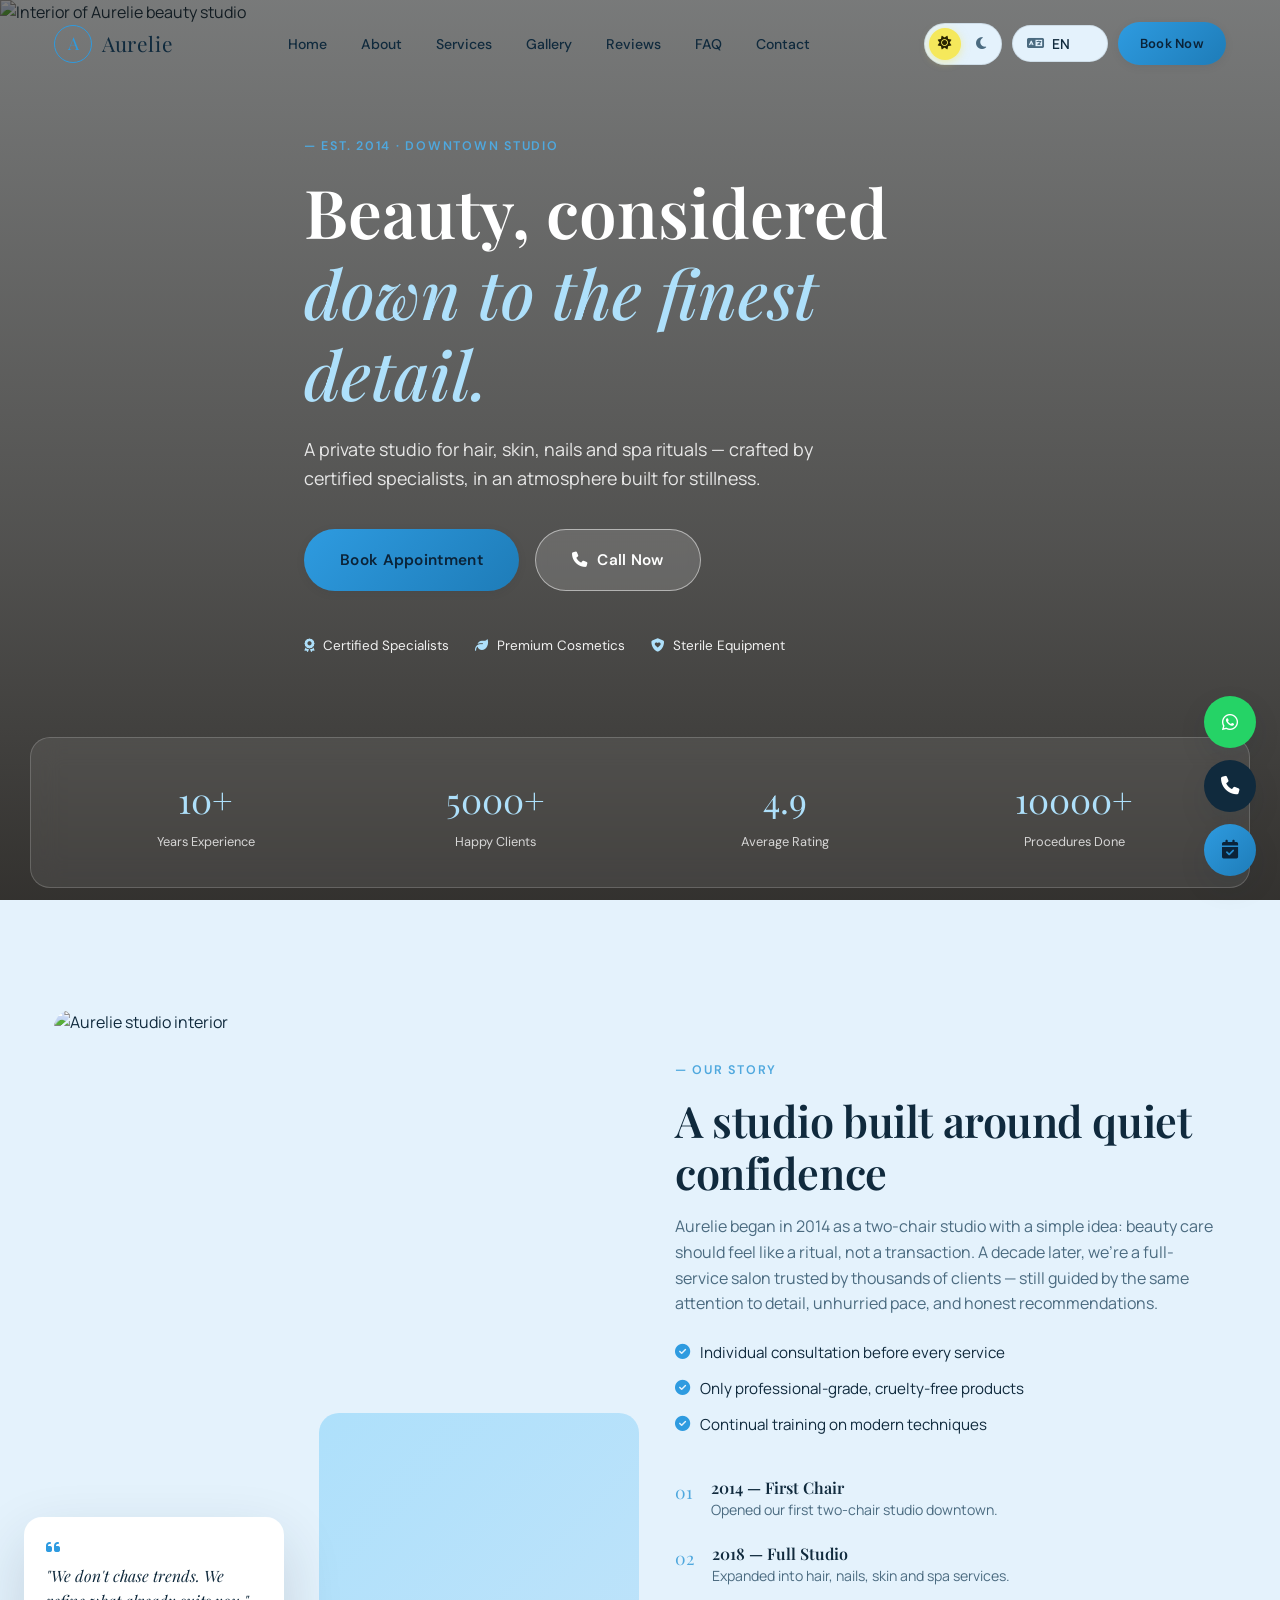
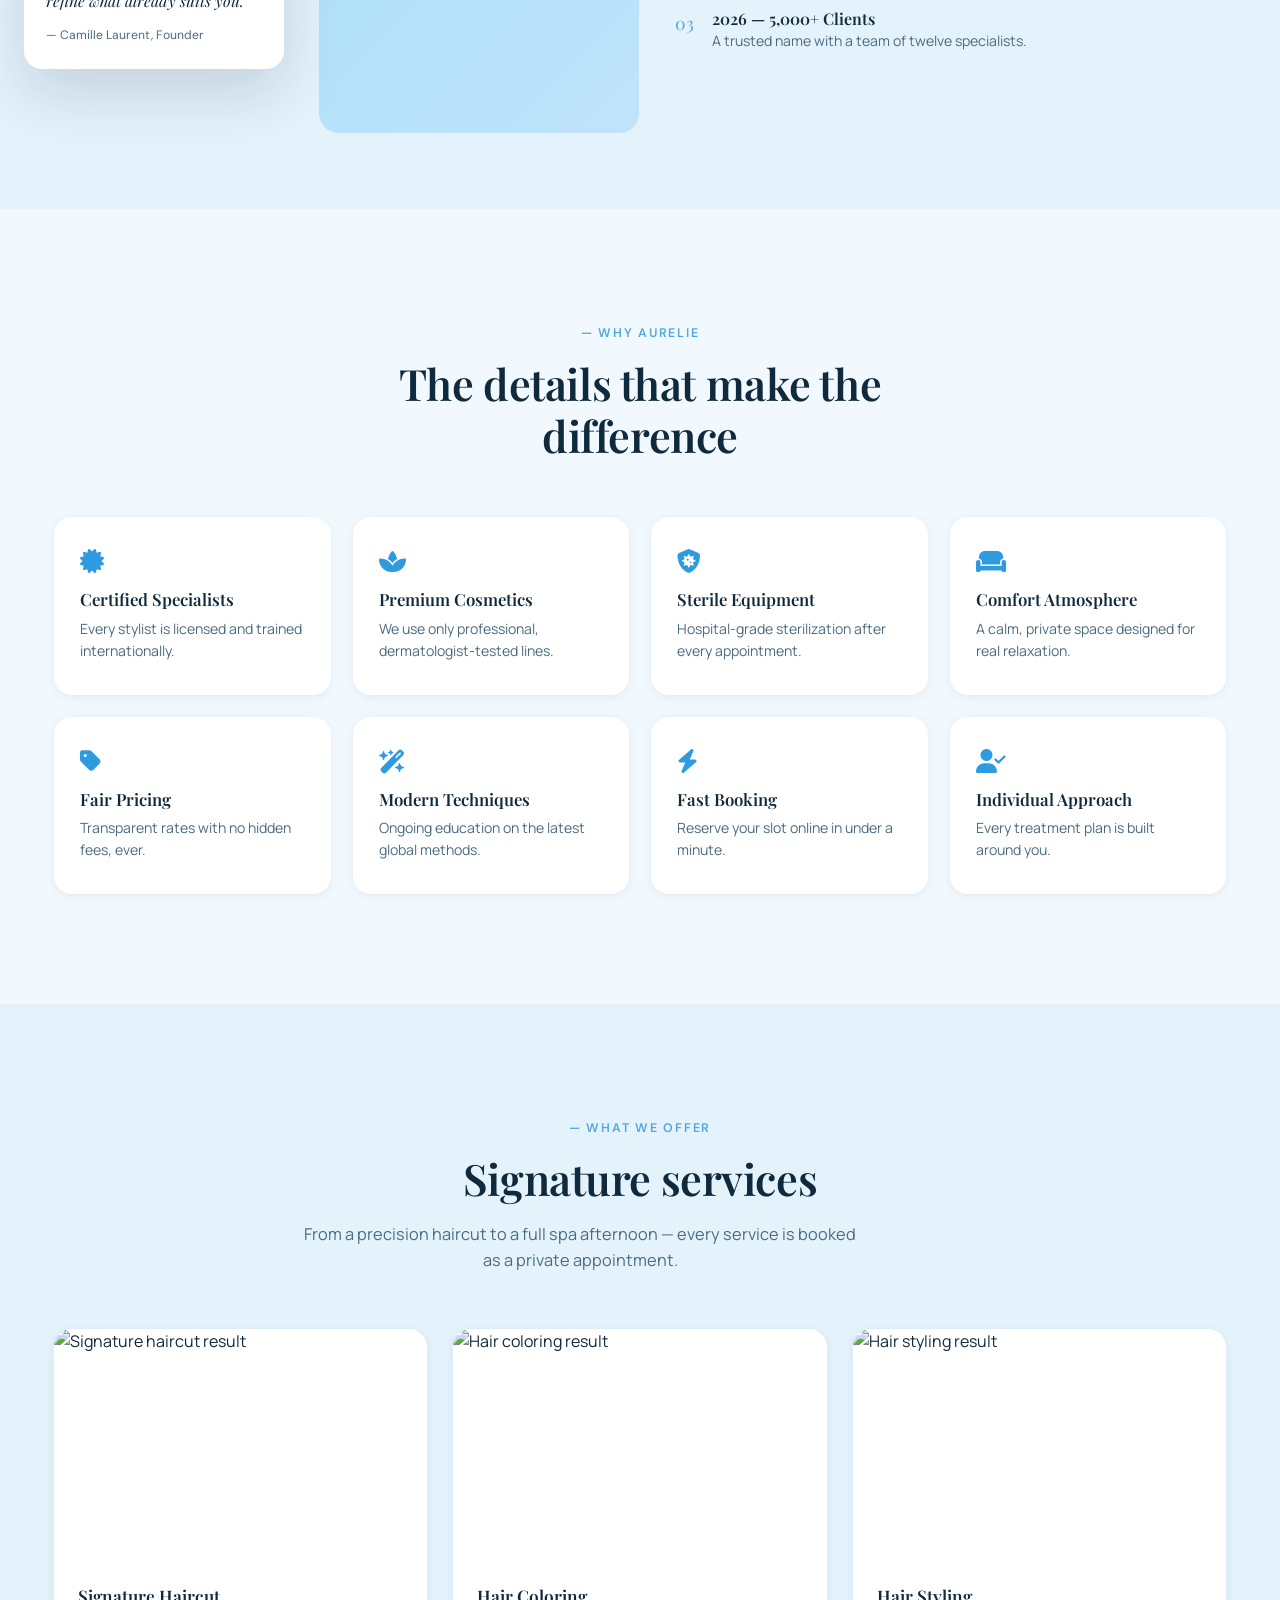
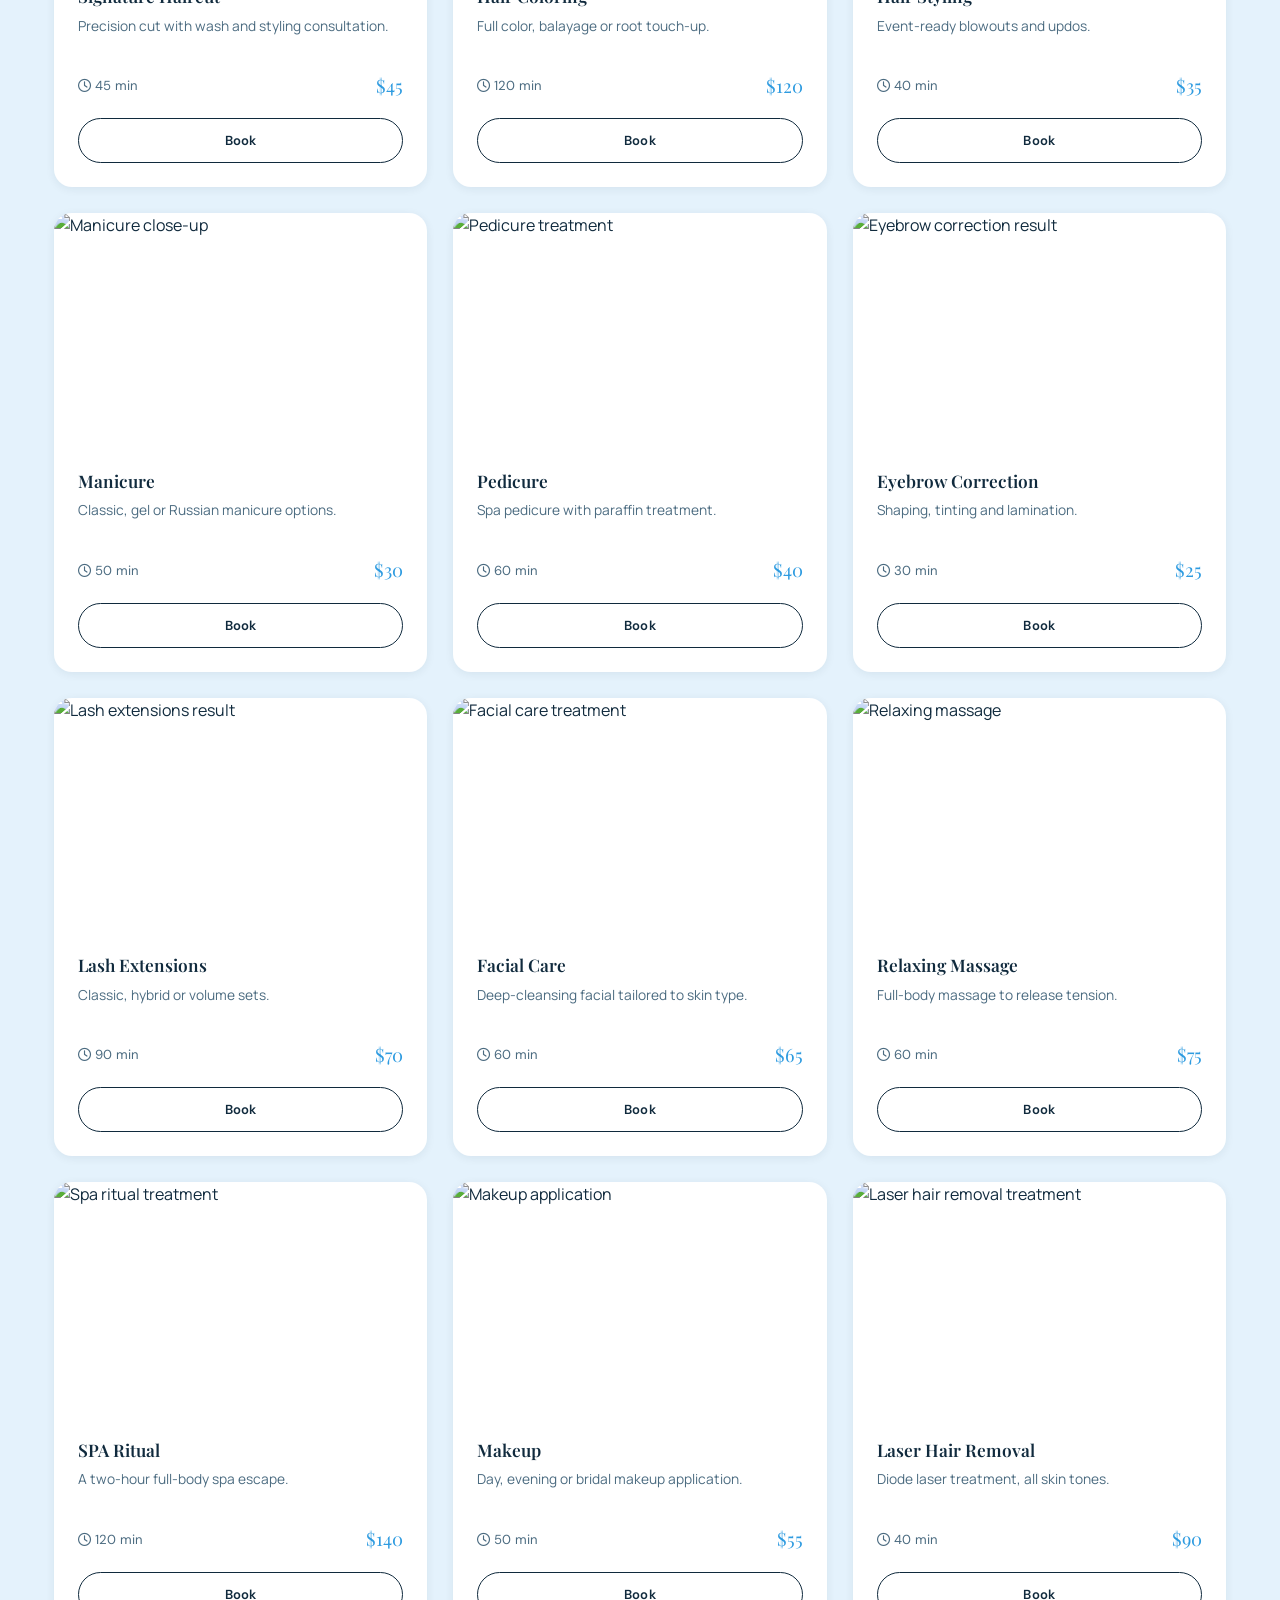
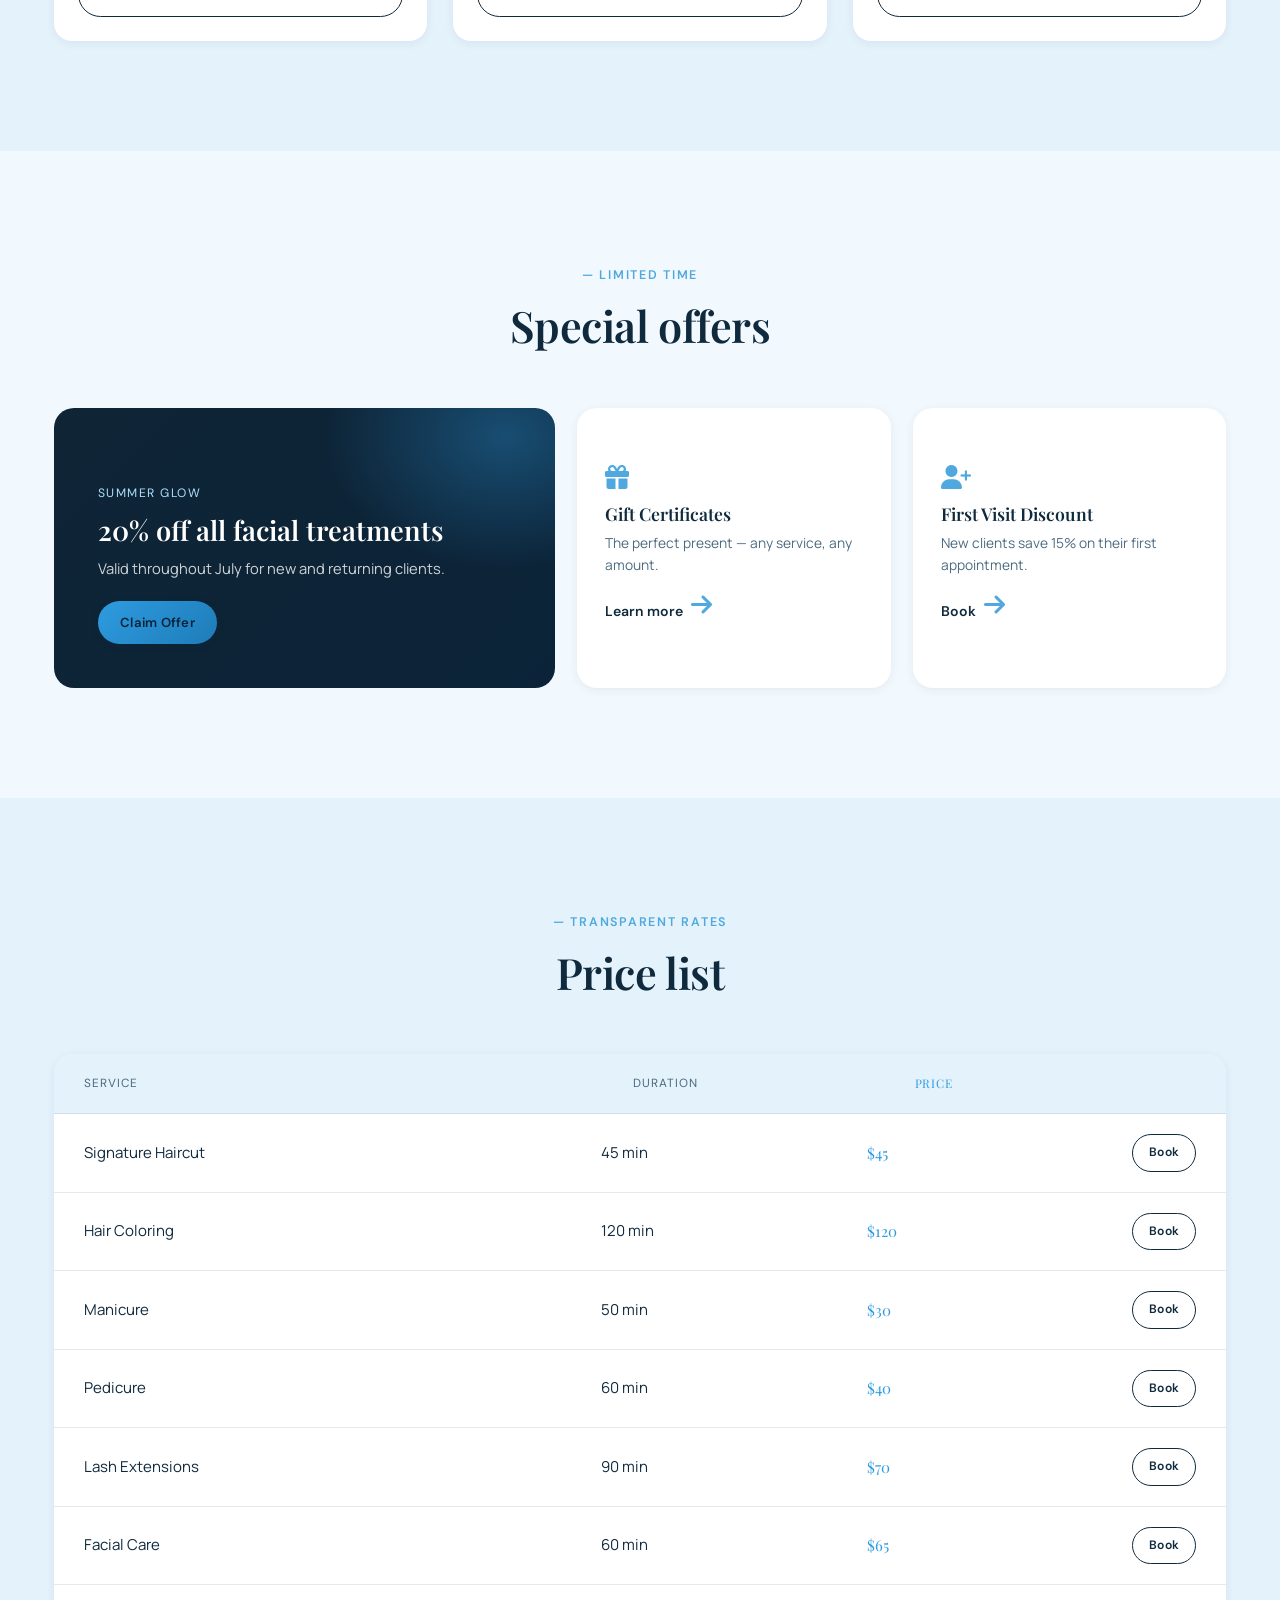
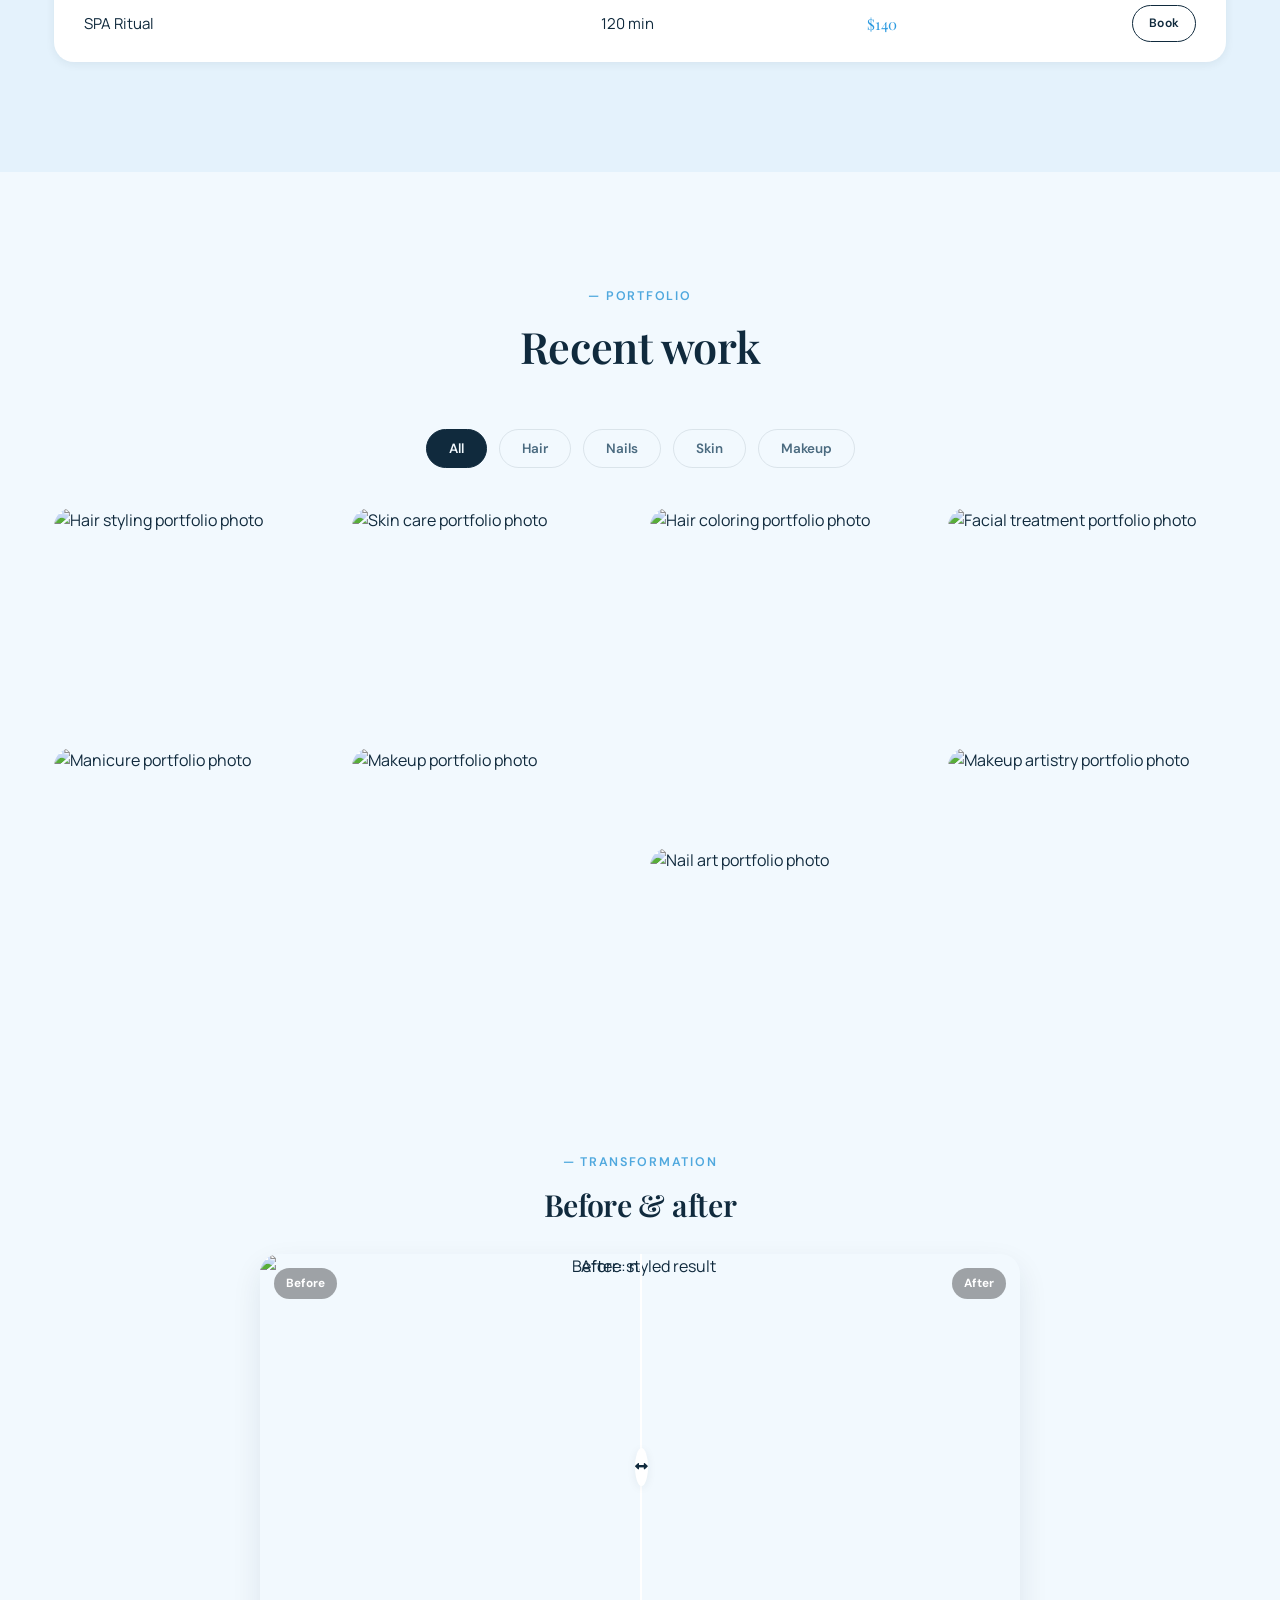
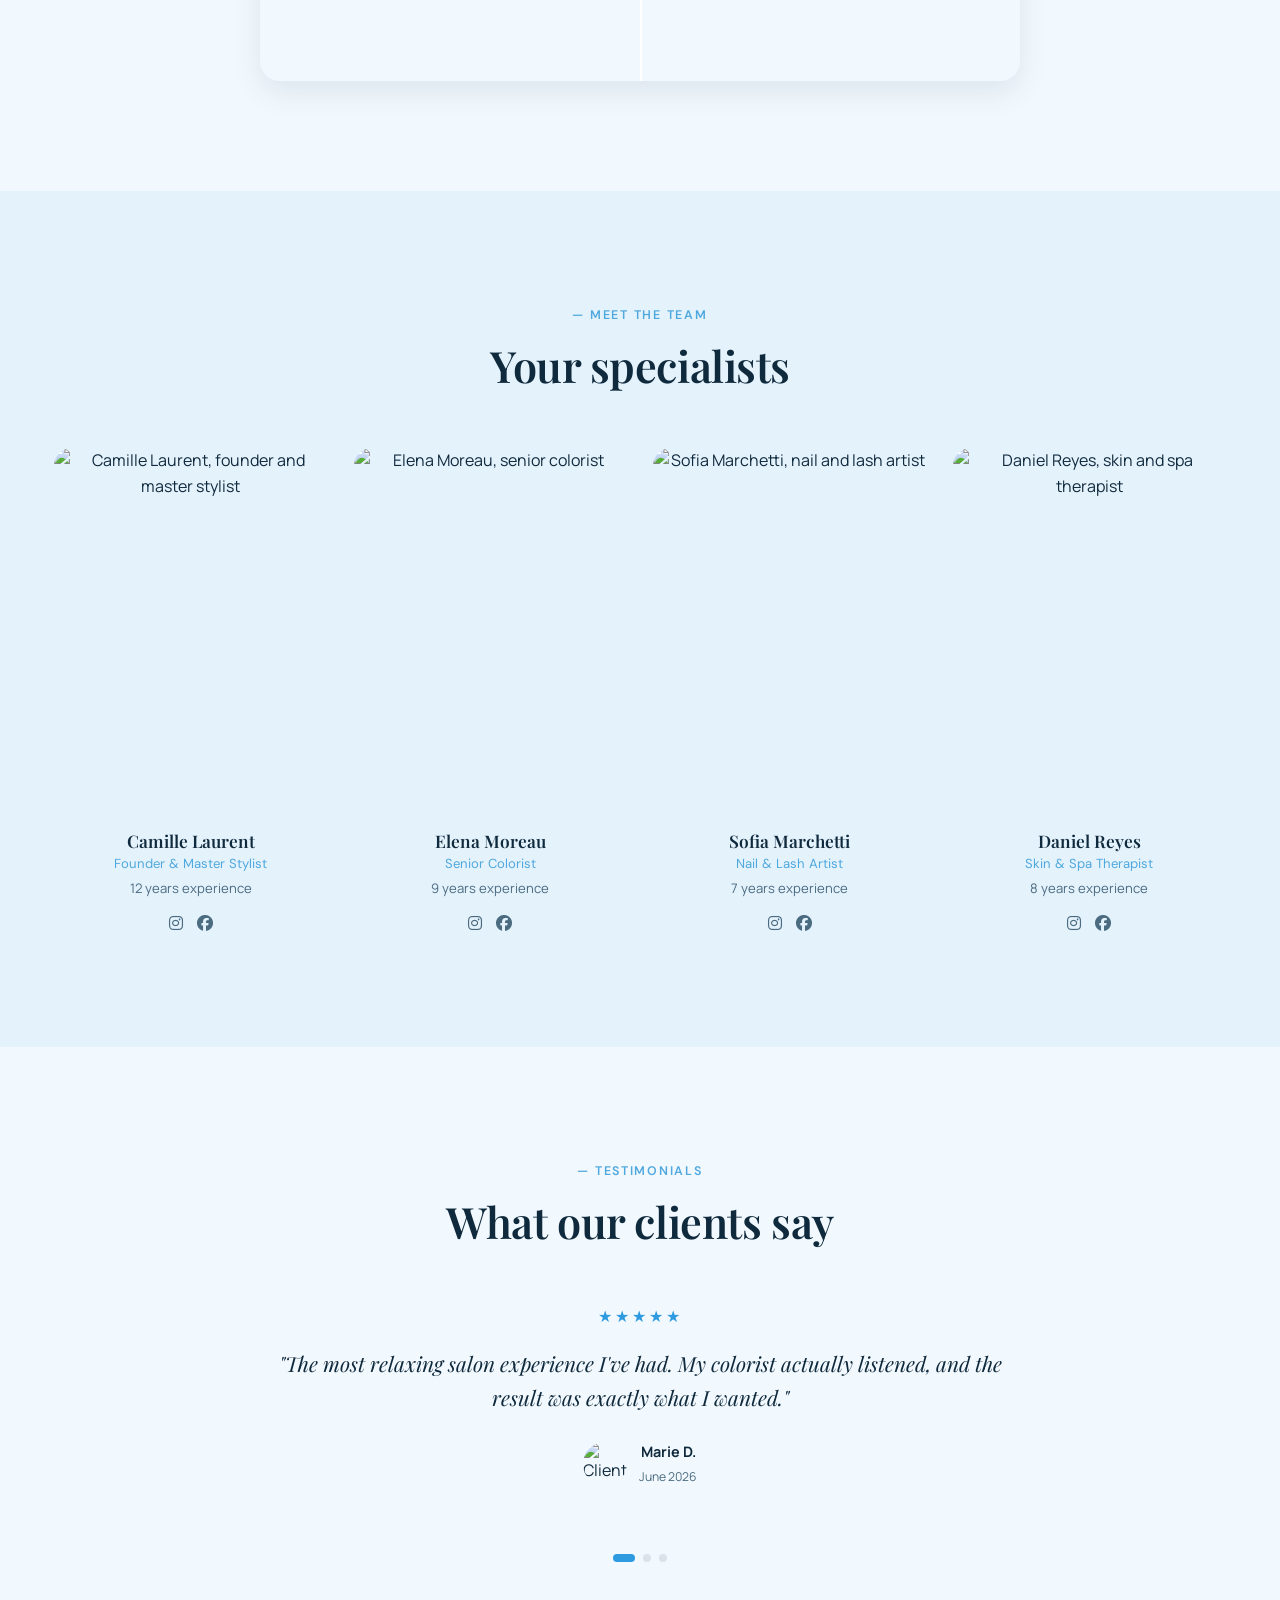
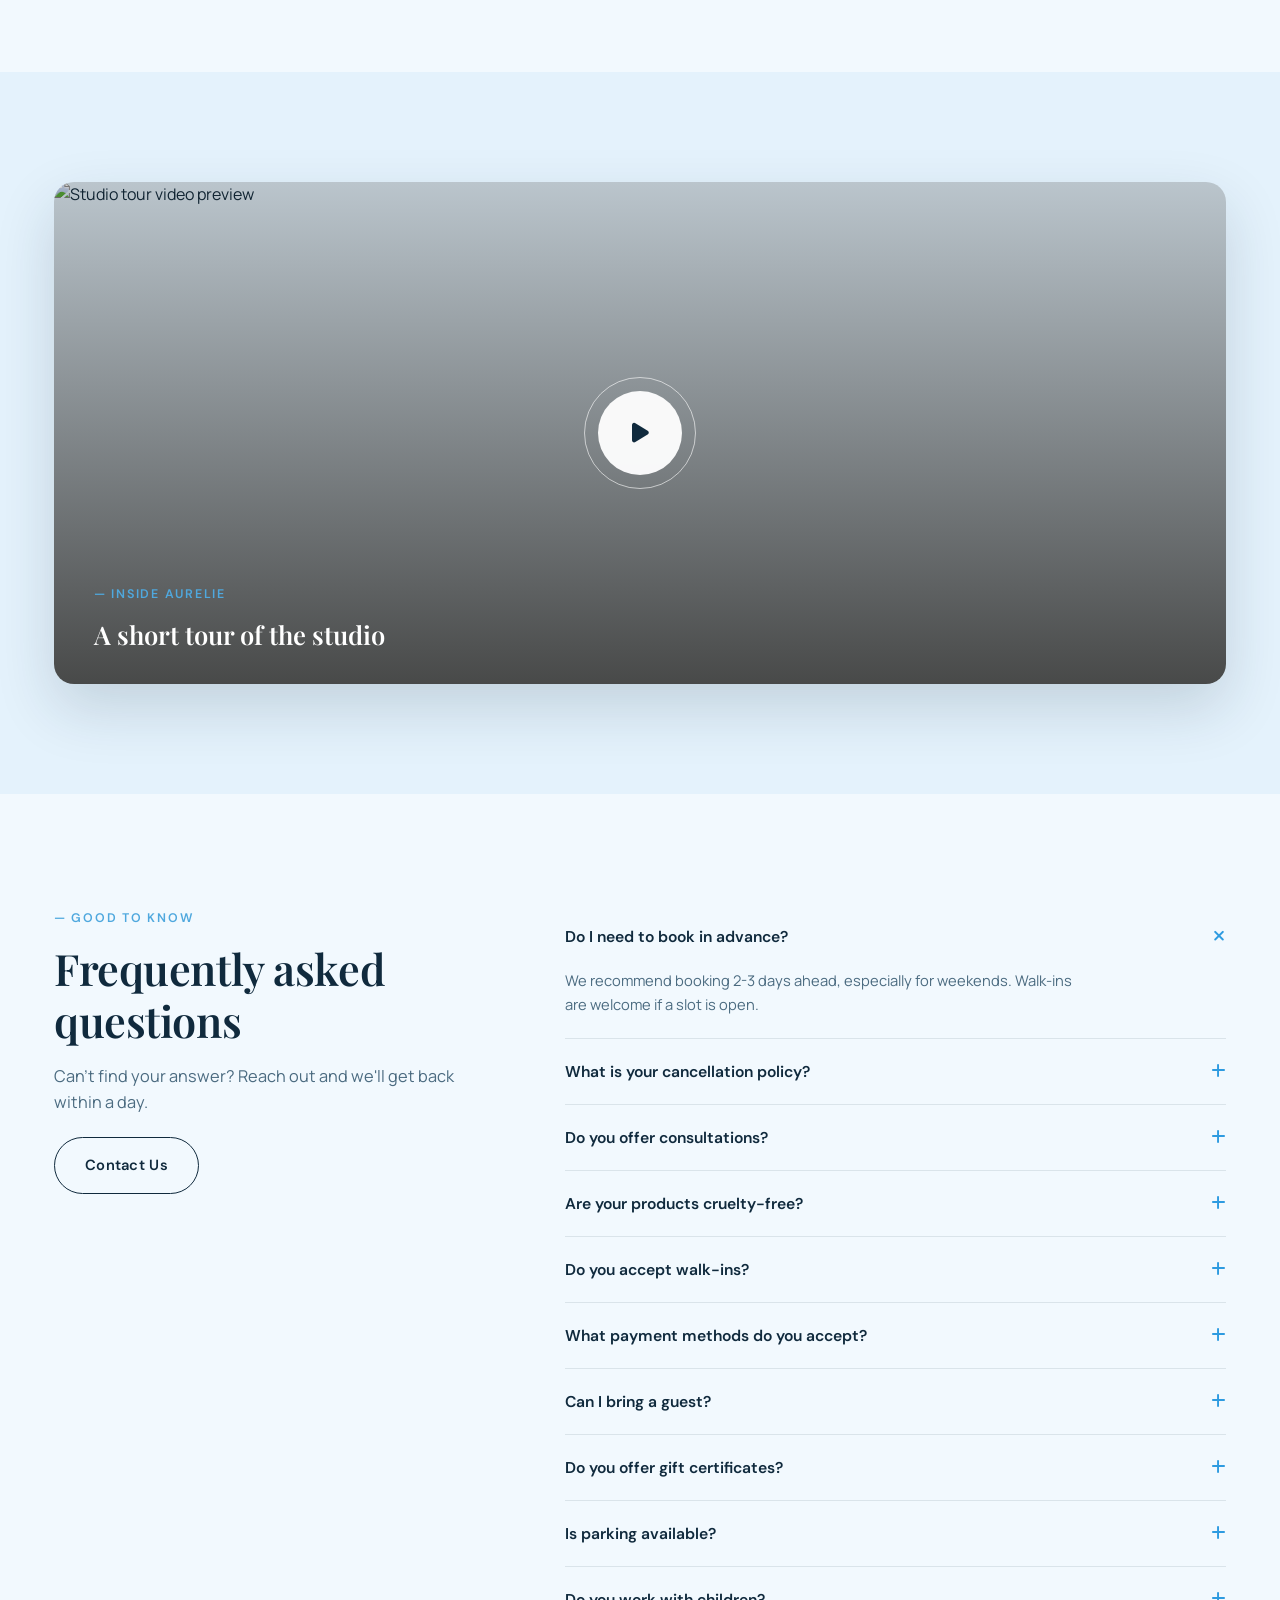
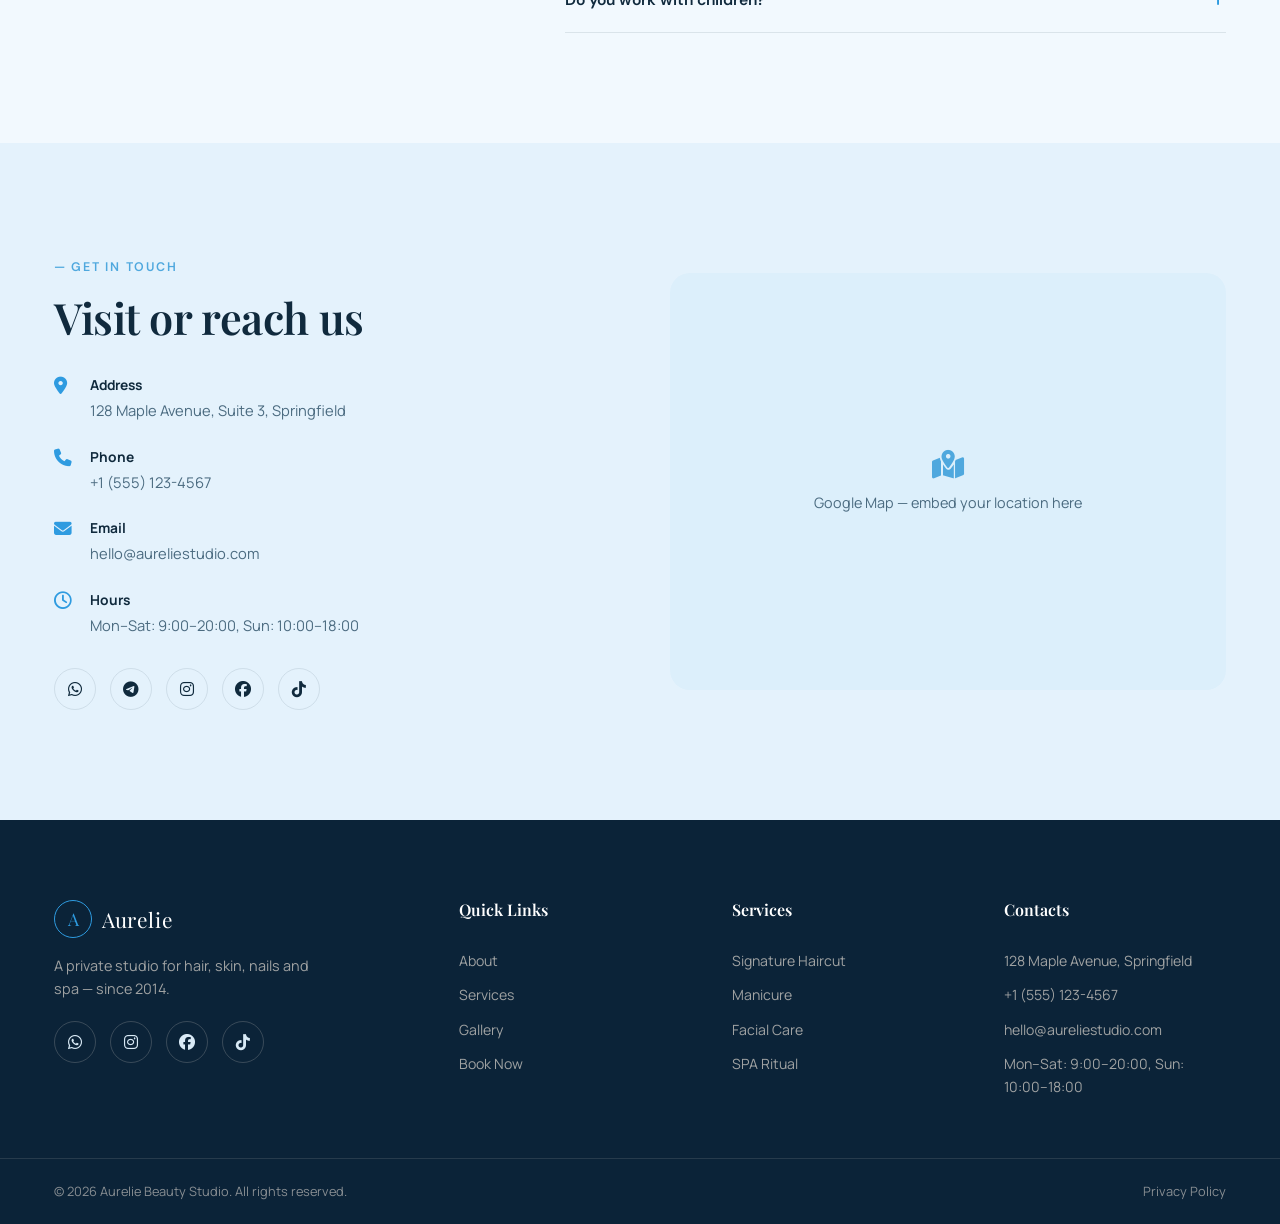
==== commit c1f73a46: "Add files via upload" ====
--- a/index.html
+++ b/index.html
@@ -65,17 +65,21 @@
     </nav>
 
     <div class="header__actions">
-      <select class="lang-select icon-btn" id="langSelect" aria-label="Choose language">
-        <option value="en">EN</option>
-        <option value="ru">RU</option>
-        <option value="kk">KZ</option>
-        <option value="ky">KG</option>
-        <option value="uz">UZ</option>
-      </select>
-      <button class="icon-btn" id="themeToggle" aria-label="Toggle dark mode" title="Toggle theme">
-        <i class="fa-regular fa-moon"></i>
-      </button>
-      <a href="services.html" class="btn btn--gold btn--sm" data-i18n="nav_book">Book Now</a>
+      <div class="theme-switch" id="themeSwitch" role="group" aria-label="Toggle theme">
+        <button class="theme-switch__btn" data-theme-choice="light" aria-label="Light theme"><i class="fa-solid fa-sun"></i></button>
+        <button class="theme-switch__btn" data-theme-choice="dark" aria-label="Dark theme"><i class="fa-solid fa-moon"></i></button>
+      </div>
+      <div class="lang-select-wrap">
+        <i class="fa-solid fa-language lang-select-wrap__icon"></i>
+        <select class="lang-select" id="langSelect" aria-label="Choose language">
+          <option value="en">EN</option>
+          <option value="ru">RU 🇷🇺</option>
+          <option value="kk">KZ 🇰🇿</option>
+          <option value="ky">KG 🇰🇬</option>
+          <option value="uz">UZ 🇺🇿</option>
+        </select>
+      </div>
+      <a href="menu.html" class="btn btn--gold btn--sm" data-i18n="nav_book">Book Now</a>
       <button class="hamburger" id="hamburger" aria-label="Open menu" aria-expanded="false" aria-controls="mainNav">
         <span></span><span></span><span></span>
       </button>
@@ -95,7 +99,7 @@
     <li><a href="#faq" data-i18n="nav_faq">FAQ</a></li>
     <li><a href="#contact" data-i18n="nav_contact">Contact</a></li>
   </ul>
-  <a href="services.html" class="btn btn--gold btn--lg mobile-nav__cta" data-i18n="nav_book">Book Now</a>
+  <a href="menu.html" class="btn btn--gold btn--lg mobile-nav__cta" data-i18n="nav_book">Book Now</a>
 </div>
 
 <main id="home">
@@ -116,7 +120,7 @@
       <p class="hero__subtitle reveal" data-i18n="hero_subtitle">A private studio for hair, skin, nails and spa rituals — crafted by certified specialists, in an atmosphere built for stillness.</p>
 
       <div class="hero__cta reveal">
-        <a href="services.html" class="btn btn--gold btn--lg">
+        <a href="menu.html" class="btn btn--gold btn--lg">
           <span data-i18n="hero_cta_book">Book Appointment</span>
         </a>
         <a href="tel:+15551234567" class="btn btn--ghost btn--lg">
@@ -234,7 +238,7 @@
             <h3 data-i18n="srv_1_t">Signature Haircut</h3>
             <p data-i18n="srv_1_p">Precision cut with wash and styling consultation.</p>
             <div class="service-card__meta"><span><i class="fa-regular fa-clock"></i> 45 min</span><span class="price">$45</span></div>
-            <a href="services.html" class="btn btn--outline btn--sm" data-i18n="btn_book">Book</a>
+            <a href="menu.html" class="btn btn--outline btn--sm" data-i18n="btn_book">Book</a>
           </div>
         </article>
 
@@ -244,7 +248,7 @@
             <h3 data-i18n="srv_2_t">Hair Coloring</h3>
             <p data-i18n="srv_2_p">Full color, balayage or root touch-up.</p>
             <div class="service-card__meta"><span><i class="fa-regular fa-clock"></i> 120 min</span><span class="price">$120</span></div>
-            <a href="services.html" class="btn btn--outline btn--sm" data-i18n="btn_book">Book</a>
+            <a href="menu.html" class="btn btn--outline btn--sm" data-i18n="btn_book">Book</a>
           </div>
         </article>
 
@@ -254,7 +258,7 @@
             <h3 data-i18n="srv_3_t">Hair Styling</h3>
             <p data-i18n="srv_3_p">Event-ready blowouts and updos.</p>
             <div class="service-card__meta"><span><i class="fa-regular fa-clock"></i> 40 min</span><span class="price">$35</span></div>
-            <a href="services.html" class="btn btn--outline btn--sm" data-i18n="btn_book">Book</a>
+            <a href="menu.html" class="btn btn--outline btn--sm" data-i18n="btn_book">Book</a>
           </div>
         </article>
 
@@ -264,7 +268,7 @@
             <h3 data-i18n="srv_4_t">Manicure</h3>
             <p data-i18n="srv_4_p">Classic, gel or Russian manicure options.</p>
             <div class="service-card__meta"><span><i class="fa-regular fa-clock"></i> 50 min</span><span class="price">$30</span></div>
-            <a href="services.html" class="btn btn--outline btn--sm" data-i18n="btn_book">Book</a>
+            <a href="menu.html" class="btn btn--outline btn--sm" data-i18n="btn_book">Book</a>
           </div>
         </article>
 
@@ -274,7 +278,7 @@
             <h3 data-i18n="srv_5_t">Pedicure</h3>
             <p data-i18n="srv_5_p">Spa pedicure with paraffin treatment.</p>
             <div class="service-card__meta"><span><i class="fa-regular fa-clock"></i> 60 min</span><span class="price">$40</span></div>
-            <a href="services.html" class="btn btn--outline btn--sm" data-i18n="btn_book">Book</a>
+            <a href="menu.html" class="btn btn--outline btn--sm" data-i18n="btn_book">Book</a>
           </div>
         </article>
 
@@ -284,7 +288,7 @@
             <h3 data-i18n="srv_6_t">Eyebrow Correction</h3>
             <p data-i18n="srv_6_p">Shaping, tinting and lamination.</p>
             <div class="service-card__meta"><span><i class="fa-regular fa-clock"></i> 30 min</span><span class="price">$25</span></div>
-            <a href="services.html" class="btn btn--outline btn--sm" data-i18n="btn_book">Book</a>
+            <a href="menu.html" class="btn btn--outline btn--sm" data-i18n="btn_book">Book</a>
           </div>
         </article>
 
@@ -294,7 +298,7 @@
             <h3 data-i18n="srv_7_t">Lash Extensions</h3>
             <p data-i18n="srv_7_p">Classic, hybrid or volume sets.</p>
             <div class="service-card__meta"><span><i class="fa-regular fa-clock"></i> 90 min</span><span class="price">$70</span></div>
-            <a href="services.html" class="btn btn--outline btn--sm" data-i18n="btn_book">Book</a>
+            <a href="menu.html" class="btn btn--outline btn--sm" data-i18n="btn_book">Book</a>
           </div>
         </article>
 
@@ -304,7 +308,7 @@
             <h3 data-i18n="srv_8_t">Facial Care</h3>
             <p data-i18n="srv_8_p">Deep-cleansing facial tailored to skin type.</p>
             <div class="service-card__meta"><span><i class="fa-regular fa-clock"></i> 60 min</span><span class="price">$65</span></div>
-            <a href="services.html" class="btn btn--outline btn--sm" data-i18n="btn_book">Book</a>
+            <a href="menu.html" class="btn btn--outline btn--sm" data-i18n="btn_book">Book</a>
           </div>
         </article>
 
@@ -314,7 +318,7 @@
             <h3 data-i18n="srv_9_t">Relaxing Massage</h3>
             <p data-i18n="srv_9_p">Full-body massage to release tension.</p>
             <div class="service-card__meta"><span><i class="fa-regular fa-clock"></i> 60 min</span><span class="price">$75</span></div>
-            <a href="services.html" class="btn btn--outline btn--sm" data-i18n="btn_book">Book</a>
+            <a href="menu.html" class="btn btn--outline btn--sm" data-i18n="btn_book">Book</a>
           </div>
         </article>
 
@@ -324,7 +328,7 @@
             <h3 data-i18n="srv_10_t">SPA Ritual</h3>
             <p data-i18n="srv_10_p">A two-hour full-body spa escape.</p>
             <div class="service-card__meta"><span><i class="fa-regular fa-clock"></i> 120 min</span><span class="price">$140</span></div>
-            <a href="services.html" class="btn btn--outline btn--sm" data-i18n="btn_book">Book</a>
+            <a href="menu.html" class="btn btn--outline btn--sm" data-i18n="btn_book">Book</a>
           </div>
         </article>
 
@@ -334,7 +338,7 @@
             <h3 data-i18n="srv_11_t">Makeup</h3>
             <p data-i18n="srv_11_p">Day, evening or bridal makeup application.</p>
             <div class="service-card__meta"><span><i class="fa-regular fa-clock"></i> 50 min</span><span class="price">$55</span></div>
-            <a href="services.html" class="btn btn--outline btn--sm" data-i18n="btn_book">Book</a>
+            <a href="menu.html" class="btn btn--outline btn--sm" data-i18n="btn_book">Book</a>
           </div>
         </article>
 
@@ -344,7 +348,7 @@
             <h3 data-i18n="srv_12_t">Laser Hair Removal</h3>
             <p data-i18n="srv_12_p">Diode laser treatment, all skin tones.</p>
             <div class="service-card__meta"><span><i class="fa-regular fa-clock"></i> 40 min</span><span class="price">$90</span></div>
-            <a href="services.html" class="btn btn--outline btn--sm" data-i18n="btn_book">Book</a>
+            <a href="menu.html" class="btn btn--outline btn--sm" data-i18n="btn_book">Book</a>
           </div>
         </article>
 
@@ -366,7 +370,7 @@
             <span class="offer-banner__tag" data-i18n="offer_1_tag">Summer Glow</span>
             <h3 data-i18n="offer_1_title">20% off all facial treatments</h3>
             <p data-i18n="offer_1_text">Valid throughout July for new and returning clients.</p>
-            <a href="services.html" class="btn btn--gold btn--sm" data-i18n="btn_claim">Claim Offer</a>
+            <a href="menu.html" class="btn btn--gold btn--sm" data-i18n="btn_claim">Claim Offer</a>
           </div>
         </div>
 
@@ -381,7 +385,7 @@
           <i class="fa-solid fa-user-plus"></i>
           <h4 data-i18n="offer_3_title">First Visit Discount</h4>
           <p data-i18n="offer_3_text">New clients save 15% on their first appointment.</p>
-          <a href="services.html" class="link-arrow" data-i18n="btn_book">Book <i class="fa-solid fa-arrow-right"></i></a>
+          <a href="menu.html" class="link-arrow" data-i18n="btn_book">Book <i class="fa-solid fa-arrow-right"></i></a>
         </div>
       </div>
     </div>
@@ -402,13 +406,13 @@
           <span data-i18n="pt_price">Price</span>
           <span></span>
         </div>
-        <div class="price-table__row"><span data-i18n="srv_1_t">Signature Haircut</span><span>45 min</span><span>$45</span><a href="services.html" class="btn btn--outline btn--xs" data-i18n="btn_book">Book</a></div>
-        <div class="price-table__row"><span data-i18n="srv_2_t">Hair Coloring</span><span>120 min</span><span>$120</span><a href="services.html" class="btn btn--outline btn--xs" data-i18n="btn_book">Book</a></div>
-        <div class="price-table__row"><span data-i18n="srv_4_t">Manicure</span><span>50 min</span><span>$30</span><a href="services.html" class="btn btn--outline btn--xs" data-i18n="btn_book">Book</a></div>
-        <div class="price-table__row"><span data-i18n="srv_5_t">Pedicure</span><span>60 min</span><span>$40</span><a href="services.html" class="btn btn--outline btn--xs" data-i18n="btn_book">Book</a></div>
-        <div class="price-table__row"><span data-i18n="srv_7_t">Lash Extensions</span><span>90 min</span><span>$70</span><a href="services.html" class="btn btn--outline btn--xs" data-i18n="btn_book">Book</a></div>
-        <div class="price-table__row"><span data-i18n="srv_8_t">Facial Care</span><span>60 min</span><span>$65</span><a href="services.html" class="btn btn--outline btn--xs" data-i18n="btn_book">Book</a></div>
-        <div class="price-table__row"><span data-i18n="srv_10_t">SPA Ritual</span><span>120 min</span><span>$140</span><a href="services.html" class="btn btn--outline btn--xs" data-i18n="btn_book">Book</a></div>
+        <div class="price-table__row"><span data-i18n="srv_1_t">Signature Haircut</span><span>45 min</span><span>$45</span><a href="menu.html" class="btn btn--outline btn--xs" data-i18n="btn_book">Book</a></div>
+        <div class="price-table__row"><span data-i18n="srv_2_t">Hair Coloring</span><span>120 min</span><span>$120</span><a href="menu.html" class="btn btn--outline btn--xs" data-i18n="btn_book">Book</a></div>
+        <div class="price-table__row"><span data-i18n="srv_4_t">Manicure</span><span>50 min</span><span>$30</span><a href="menu.html" class="btn btn--outline btn--xs" data-i18n="btn_book">Book</a></div>
+        <div class="price-table__row"><span data-i18n="srv_5_t">Pedicure</span><span>60 min</span><span>$40</span><a href="menu.html" class="btn btn--outline btn--xs" data-i18n="btn_book">Book</a></div>
+        <div class="price-table__row"><span data-i18n="srv_7_t">Lash Extensions</span><span>90 min</span><span>$70</span><a href="menu.html" class="btn btn--outline btn--xs" data-i18n="btn_book">Book</a></div>
+        <div class="price-table__row"><span data-i18n="srv_8_t">Facial Care</span><span>60 min</span><span>$65</span><a href="menu.html" class="btn btn--outline btn--xs" data-i18n="btn_book">Book</a></div>
+        <div class="price-table__row"><span data-i18n="srv_10_t">SPA Ritual</span><span>120 min</span><span>$140</span><a href="menu.html" class="btn btn--outline btn--xs" data-i18n="btn_book">Book</a></div>
       </div>
     </div>
   </section>
@@ -667,7 +671,7 @@
       <a href="#about" data-i18n="nav_about">About</a>
       <a href="#services" data-i18n="nav_services">Services</a>
       <a href="#gallery" data-i18n="nav_gallery">Gallery</a>
-      <a href="services.html" data-i18n="nav_book">Book Now</a>
+      <a href="menu.html" data-i18n="nav_book">Book Now</a>
     </div>
 
     <div class="footer__col">
@@ -699,7 +703,7 @@
 <div class="floating-buttons">
   <a href="https://wa.me/15551234567" class="fab fab--whatsapp" aria-label="Chat on WhatsApp" target="_blank" rel="noopener"><i class="fa-brands fa-whatsapp"></i></a>
   <a href="tel:+15551234567" class="fab fab--call" aria-label="Call the studio"><i class="fa-solid fa-phone"></i></a>
-  <a href="services.html" class="fab fab--book" aria-label="Book appointment"><i class="fa-solid fa-calendar-check"></i></a>
+  <a href="menu.html" class="fab fab--book" aria-label="Book appointment"><i class="fa-solid fa-calendar-check"></i></a>
 </div>
 
 <!-- Mobile-only sticky CTA bar (hidden on desktop) -->
@@ -710,7 +714,7 @@
   <a href="https://wa.me/15551234567" class="mobile-sticky-cta__item" target="_blank" rel="noopener" aria-label="Chat on WhatsApp">
     <i class="fa-brands fa-whatsapp"></i><span>WhatsApp</span>
   </a>
-  <a href="services.html" class="mobile-sticky-cta__item mobile-sticky-cta__item--primary" aria-label="Book appointment">
+  <a href="menu.html" class="mobile-sticky-cta__item mobile-sticky-cta__item--primary" aria-label="Book appointment">
     <i class="fa-solid fa-calendar-check"></i><span data-i18n="nav_book">Book Now</span>
   </a>
 </div>
--- a/style.css
+++ b/style.css
@@ -200,6 +200,38 @@
 }
 .lang-select:hover{ background:var(--beige); }
 
+/* ============ THEME SWITCH (sun / moon segmented pill) ============ */
+.theme-switch{
+  display:flex; align-items:center; gap:4px;
+  background:var(--bg-alt); border:1px solid var(--line);
+  border-radius:100px; padding:4px;
+}
+.theme-switch__btn{
+  width:32px; height:32px; border-radius:50%;
+  display:flex; align-items:center; justify-content:center;
+  color:var(--ink-soft); font-size:.85rem; transition:all var(--transition);
+}
+.theme-switch__btn.is-active{
+  background:#F5E85B; color:#2A2400; box-shadow:0 2px 8px rgba(245,232,91,0.5);
+}
+[data-theme="dark"] .theme-switch__btn.is-active{
+  background:#F5E85B; color:#2A2400;
+}
+.theme-switch__btn:not(.is-active):hover{ background:var(--beige); }
+
+/* ============ LANGUAGE DROPDOWN (with icon, pill style) ============ */
+.lang-select-wrap{
+  display:flex; align-items:center; gap:8px;
+  background:var(--bg-alt); border:1px solid var(--line);
+  border-radius:100px; padding:8px 16px 8px 14px;
+}
+.lang-select-wrap__icon{ color:var(--ink-soft); font-size:.85rem; }
+.lang-select-wrap .lang-select{
+  border:none; background:none; padding:0; font-size:.86rem; font-weight:600;
+  color:var(--ink); min-width:0;
+}
+.lang-select-wrap:hover{ background:var(--beige); }
+
 /* ============ LOADER ============ */
 .loader{
   position:fixed; inset:0; z-index:9999;
@@ -836,7 +868,8 @@
   .video-wrap__caption h3{ font-size:1.15rem; }
   .hero__cta{ flex-direction:column; align-items:stretch; }
   .hero__cta .btn{ width:100%; }
-  #langSelect{ width:auto; min-width:52px; height:44px; border:1px solid var(--line); }
+  .lang-select-wrap{ padding:6px 12px 6px 10px; }
+  .theme-switch__btn{ width:34px; height:34px; }
   #themeToggle{ width:44px; height:44px; border:1px solid var(--line); }
 
   /* Sticky bottom CTA replaces the floating button stack on small screens */
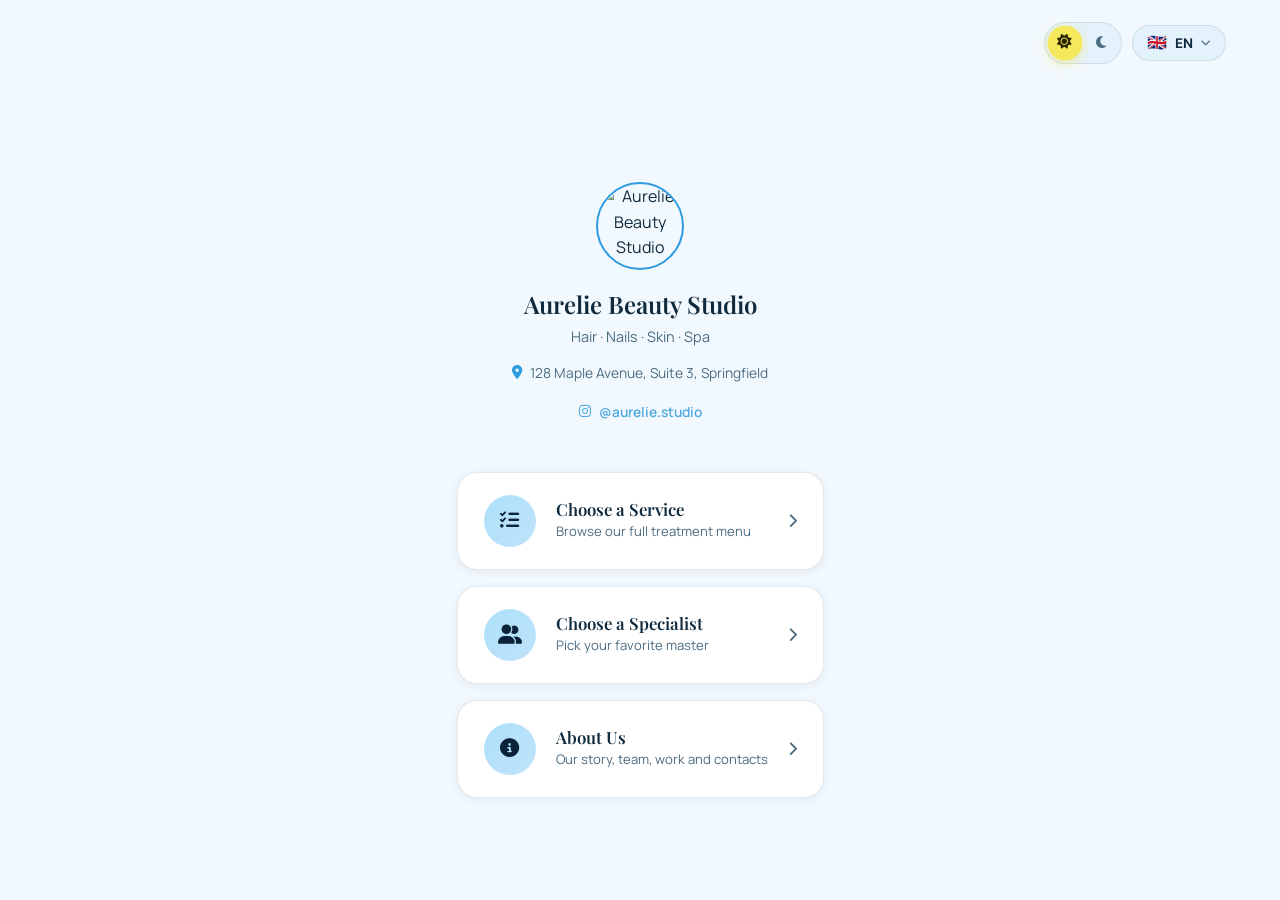
==== commit 69a7e9c2: "Add files via upload" ====
--- a/index.html
+++ b/index.html
@@ -3,739 +3,99 @@
 <head>
 <meta charset="UTF-8">
 <meta name="viewport" content="width=device-width, initial-scale=1.0">
-<title>Aurelie — Luxury Beauty Studio | Hair, Nails, Skin &amp; Spa</title>
-<meta name="description" content="Aurelie Beauty Studio — premium hair, nail, skin and spa care. Certified specialists, sterile equipment, individual approach. Book your appointment online.">
-<meta name="keywords" content="beauty salon, hair salon, nail salon, spa, facial care, lash extensions, manicure, pedicure, luxury beauty studio">
-<meta name="author" content="Aurelie Beauty Studio">
-
-<!-- Open Graph -->
-<meta property="og:title" content="Aurelie — Luxury Beauty Studio">
-<meta property="og:description" content="Premium hair, nail, skin and spa care. Book your appointment online.">
-<meta property="og:type" content="website">
-<meta property="og:image" content="images/og-cover.jpg">
-
-<!-- Twitter -->
-<meta name="twitter:card" content="summary_large_image">
-<meta name="twitter:title" content="Aurelie — Luxury Beauty Studio">
-<meta name="twitter:description" content="Premium hair, nail, skin and spa care. Book your appointment online.">
-
+<title>Aurelie — Online Booking</title>
+<meta name="description" content="Aurelie Beauty Studio — choose a service, choose a specialist, or learn more about us.">
 <link rel="icon" type="image/svg+xml" href="icons/favicon.svg">
-
-<!-- Google Fonts -->
 <link rel="preconnect" href="https://fonts.googleapis.com">
 <link rel="preconnect" href="https://fonts.gstatic.com" crossorigin>
 <link href="https://fonts.googleapis.com/css2?family=Playfair+Display:ital,wght@0,400;0,500;0,600;0,700;1,500&family=Manrope:wght@300;400;500;600;700;800&family=DM+Sans:wght@400;500;600&display=swap" rel="stylesheet">
-
-<!-- Font Awesome -->
 <link rel="stylesheet" href="https://cdnjs.cloudflare.com/ajax/libs/font-awesome/6.5.1/css/all.min.css">
-
 <link rel="stylesheet" href="style.css">
 </head>
 <body>
 
-<!-- ============ LOADING SCREEN ============ -->
 <div class="loader" id="loader" aria-hidden="true">
-  <div class="loader__mark">
-    <span class="loader__glyph">A</span>
-  </div>
+  <div class="loader__mark"><span class="loader__glyph">A</span></div>
   <div class="loader__line"></div>
 </div>
 
-<!-- ============ SCROLL PROGRESS BAR ============ -->
 <div class="progress-bar" id="progressBar"></div>
 
-<!-- ============ HEADER ============ -->
+<!-- ============ HEADER (entry screen: no back arrow) ============ -->
 <header class="header" id="header">
-  <div class="container header__inner">
-    <a href="#home" class="logo">
-      <span class="logo__mark">A</span>
-      <span class="logo__text">Aurelie</span>
-    </a>
-
-    <nav class="nav" id="mainNav" aria-label="Primary">
-      <ul class="nav__list">
-        <li><a href="#home" data-i18n="nav_home">Home</a></li>
-        <li><a href="#about" data-i18n="nav_about">About</a></li>
-        <li><a href="#services" data-i18n="nav_services">Services</a></li>
-        <li><a href="#gallery" data-i18n="nav_gallery">Gallery</a></li>
-        <li><a href="#reviews" data-i18n="nav_reviews">Reviews</a></li>
-        <li><a href="#faq" data-i18n="nav_faq">FAQ</a></li>
-        <li><a href="#contact" data-i18n="nav_contact">Contact</a></li>
-      </ul>
-    </nav>
-
+  <div class="container header__inner" style="justify-content:flex-end;">
     <div class="header__actions">
       <div class="theme-switch" id="themeSwitch" role="group" aria-label="Toggle theme">
         <button class="theme-switch__btn" data-theme-choice="light" aria-label="Light theme"><i class="fa-solid fa-sun"></i></button>
         <button class="theme-switch__btn" data-theme-choice="dark" aria-label="Dark theme"><i class="fa-solid fa-moon"></i></button>
       </div>
-      <div class="lang-select-wrap">
-        <i class="fa-solid fa-language lang-select-wrap__icon"></i>
-        <select class="lang-select" id="langSelect" aria-label="Choose language">
-          <option value="en">EN</option>
-          <option value="ru">RU 🇷🇺</option>
-          <option value="kk">KZ 🇰🇿</option>
-          <option value="ky">KG 🇰🇬</option>
-          <option value="uz">UZ 🇺🇿</option>
-        </select>
+      <div class="lang-dropdown" id="langDropdown">
+        <button class="lang-dropdown__trigger" id="langDropdownTrigger" type="button" aria-haspopup="listbox" aria-expanded="false" aria-label="Choose language">
+          <span class="lang-dropdown__flag" id="langDropdownFlag">🇬🇧</span>
+          <span id="langDropdownLabel">EN</span>
+          <i class="fa-solid fa-chevron-down lang-dropdown__chevron"></i>
+        </button>
+        <ul class="lang-dropdown__menu" id="langDropdownMenu" role="listbox">
+          <li role="option" data-lang="en"><span class="lang-dropdown__menu-flag">🇬🇧</span><span>English</span></li>
+          <li role="option" data-lang="ru"><span class="lang-dropdown__menu-flag">🇷🇺</span><span>Русский</span></li>
+          <li role="option" data-lang="kk"><span class="lang-dropdown__menu-flag">🇰🇿</span><span>Қазақша</span></li>
+          <li role="option" data-lang="ky"><span class="lang-dropdown__menu-flag">🇰🇬</span><span>Кыргызча</span></li>
+          <li role="option" data-lang="uz"><span class="lang-dropdown__menu-flag">🇺🇿</span><span>O&#39;zbekcha</span></li>
+        </ul>
       </div>
-      <a href="menu.html" class="btn btn--gold btn--sm" data-i18n="nav_book">Book Now</a>
-      <button class="hamburger" id="hamburger" aria-label="Open menu" aria-expanded="false" aria-controls="mainNav">
-        <span></span><span></span><span></span>
-      </button>
     </div>
   </div>
 </header>
 
-<!-- ============ MOBILE NAV OVERLAY ============ -->
-<div class="mobile-nav" id="mobileNav">
-  <ul class="mobile-nav__list">
-    <li><a href="#home" data-i18n="nav_home">Home</a></li>
-    <li><a href="#about" data-i18n="nav_about">About</a></li>
-    <li><a href="#services" data-i18n="nav_services">Services</a></li>
-    <li><a href="#gallery" data-i18n="nav_gallery">Gallery</a></li>
-    <li><a href="#team" data-i18n="nav_team">Team</a></li>
-    <li><a href="#reviews" data-i18n="nav_reviews">Reviews</a></li>
-    <li><a href="#faq" data-i18n="nav_faq">FAQ</a></li>
-    <li><a href="#contact" data-i18n="nav_contact">Contact</a></li>
-  </ul>
-  <a href="menu.html" class="btn btn--gold btn--lg mobile-nav__cta" data-i18n="nav_book">Book Now</a>
-</div>
+<main>
+  <section class="menu-screen">
+    <div class="container">
 
-<main id="home">
-
-  <!-- ============ HERO ============ -->
-  <section class="hero">
-    <div class="hero__media" data-parallax>
-      <img src="https://images.pexels.com/photos/3992863/pexels-photo-3992863.jpeg?auto=compress&cs=tinysrgb&w=1600" alt="Interior of Aurelie beauty studio" class="hero__image" loading="eager">
-      <div class="hero__scrim"></div>
-    </div>
-
-    <div class="container hero__content">
-      <p class="eyebrow reveal" data-i18n="hero_eyebrow">— Est. 2014 · Downtown Studio</p>
-      <h1 class="hero__title reveal">
-        <span data-i18n="hero_title_1">Beauty, considered</span><br>
-        <span class="hero__title-italic" data-i18n="hero_title_2">down to the finest detail.</span>
-      </h1>
-      <p class="hero__subtitle reveal" data-i18n="hero_subtitle">A private studio for hair, skin, nails and spa rituals — crafted by certified specialists, in an atmosphere built for stillness.</p>
-
-      <div class="hero__cta reveal">
-        <a href="menu.html" class="btn btn--gold btn--lg">
-          <span data-i18n="hero_cta_book">Book Appointment</span>
-        </a>
-        <a href="tel:+15551234567" class="btn btn--ghost btn--lg">
-          <i class="fa-solid fa-phone"></i>
-          <span data-i18n="hero_cta_call">Call Now</span>
+      <div class="menu-screen__intro reveal">
+        <img src="https://images.pexels.com/photos/3992863/pexels-photo-3992863.jpeg?auto=compress&cs=tinysrgb&w=200" alt="Aurelie Beauty Studio" class="menu-screen__avatar">
+        <h1 class="menu-screen__name">Aurelie Beauty Studio</h1>
+        <p class="menu-screen__tag" data-i18n="menu_tag">Hair · Nails · Skin · Spa</p>
+        <div class="menu-screen__address">
+          <i class="fa-solid fa-location-dot"></i>
+          <span>128 Maple Avenue, Suite 3, Springfield</span>
+        </div>
+        <a href="https://instagram.com/aurelie.studio" target="_blank" rel="noopener" class="menu-screen__social">
+          <i class="fa-brands fa-instagram"></i> @aurelie.studio
         </a>
       </div>
 
-      <div class="hero__badges reveal">
-        <div class="badge"><i class="fa-solid fa-award"></i><span data-i18n="badge_certified">Certified Specialists</span></div>
-        <div class="badge"><i class="fa-solid fa-leaf"></i><span data-i18n="badge_premium">Premium Cosmetics</span></div>
-        <div class="badge"><i class="fa-solid fa-shield-heart"></i><span data-i18n="badge_sterile">Sterile Equipment</span></div>
+      <div class="menu-buttons">
+        <a href="services.html" class="menu-btn reveal" id="menuServiceBtn">
+          <span class="menu-btn__icon"><i class="fa-solid fa-list-check"></i></span>
+          <span class="menu-btn__text">
+            <h3 data-i18n="menu_btn_service_t">Choose a Service</h3>
+            <p data-i18n="menu_btn_service_p">Browse our full treatment menu</p>
+          </span>
+          <i class="fa-solid fa-chevron-right menu-btn__arrow"></i>
+        </a>
+
+        <a href="specialists.html" class="menu-btn reveal" id="menuSpecialistBtn">
+          <span class="menu-btn__icon"><i class="fa-solid fa-user-group"></i></span>
+          <span class="menu-btn__text">
+            <h3 data-i18n="menu_btn_specialist_t">Choose a Specialist</h3>
+            <p data-i18n="menu_btn_specialist_p">Pick your favorite master</p>
+          </span>
+          <i class="fa-solid fa-chevron-right menu-btn__arrow"></i>
+        </a>
+
+        <a href="about.html" class="menu-btn reveal">
+          <span class="menu-btn__icon"><i class="fa-solid fa-circle-info"></i></span>
+          <span class="menu-btn__text">
+            <h3 data-i18n="menu_btn_about_t">About Us</h3>
+            <p data-i18n="menu_btn_about_p">Our story, team, work and contacts</p>
+          </span>
+          <i class="fa-solid fa-chevron-right menu-btn__arrow"></i>
+        </a>
       </div>
-    </div>
 
-    <div class="hero__stats">
-      <div class="container stats__grid">
-        <div class="stat">
-          <span class="stat__num" data-count="10">0</span><span class="stat__suffix">+</span>
-          <p data-i18n="stat_years">Years Experience</p>
-        </div>
-        <div class="stat">
-          <span class="stat__num" data-count="5000">0</span><span class="stat__suffix">+</span>
-          <p data-i18n="stat_clients">Happy Clients</p>
-        </div>
-        <div class="stat">
-          <span class="stat__num" data-count="4.9" data-decimal="1">0</span>
-          <p data-i18n="stat_rating">Average Rating</p>
-        </div>
-        <div class="stat">
-          <span class="stat__num" data-count="10000">0</span><span class="stat__suffix">+</span>
-          <p data-i18n="stat_procedures">Procedures Done</p>
-        </div>
-      </div>
     </div>
   </section>
-
-  <!-- ============ ABOUT ============ -->
-  <section class="section about" id="about">
-    <div class="container about__grid">
-      <div class="about__media reveal-left">
-        <img src="https://images.pexels.com/photos/13068361/pexels-photo-13068361.jpeg?auto=compress&cs=tinysrgb&w=1000" alt="Aurelie studio interior" class="about__image">
-        <div class="about__image-accent"></div>
-        <div class="about__floating-card">
-          <i class="fa-solid fa-quote-left"></i>
-          <p data-i18n="about_quote">"We don't chase trends. We refine what already suits you."</p>
-          <span data-i18n="about_quote_author">— Camille Laurent, Founder</span>
-        </div>
-      </div>
-
-      <div class="about__content reveal-right">
-        <p class="eyebrow" data-i18n="about_eyebrow">— Our Story</p>
-        <h2 class="section__title" data-i18n="about_title">A studio built around quiet confidence</h2>
-        <p class="about__text" data-i18n="about_text">Aurelie began in 2014 as a two-chair studio with a simple idea: beauty care should feel like a ritual, not a transaction. A decade later, we're a full-service salon trusted by thousands of clients — still guided by the same attention to detail, unhurried pace, and honest recommendations.</p>
-
-        <ul class="about__values">
-          <li><i class="fa-solid fa-circle-check"></i><span data-i18n="about_val_1">Individual consultation before every service</span></li>
-          <li><i class="fa-solid fa-circle-check"></i><span data-i18n="about_val_2">Only professional-grade, cruelty-free products</span></li>
-          <li><i class="fa-solid fa-circle-check"></i><span data-i18n="about_val_3">Continual training on modern techniques</span></li>
-        </ul>
-
-        <div class="timeline">
-          <div class="timeline__item">
-            <span class="timeline__num">01</span>
-            <div><h4 data-i18n="tl_1_title">2014 — First Chair</h4><p data-i18n="tl_1_text">Opened our first two-chair studio downtown.</p></div>
-          </div>
-          <div class="timeline__item">
-            <span class="timeline__num">02</span>
-            <div><h4 data-i18n="tl_2_title">2018 — Full Studio</h4><p data-i18n="tl_2_text">Expanded into hair, nails, skin and spa services.</p></div>
-          </div>
-          <div class="timeline__item">
-            <span class="timeline__num">03</span>
-            <div><h4 data-i18n="tl_3_title">2026 — 5,000+ Clients</h4><p data-i18n="tl_3_text">A trusted name with a team of twelve specialists.</p></div>
-          </div>
-        </div>
-      </div>
-    </div>
-  </section>
-
-  <!-- ============ WHY CHOOSE US ============ -->
-  <section class="section why" id="why">
-    <div class="container">
-      <div class="section__head reveal">
-        <p class="eyebrow" data-i18n="why_eyebrow">— Why Aurelie</p>
-        <h2 class="section__title" data-i18n="why_title">The details that make the difference</h2>
-      </div>
-
-      <div class="why__grid">
-        <div class="why-card reveal"><i class="fa-solid fa-certificate"></i><h3 data-i18n="why_1_t">Certified Specialists</h3><p data-i18n="why_1_p">Every stylist is licensed and trained internationally.</p></div>
-        <div class="why-card reveal"><i class="fa-solid fa-spa"></i><h3 data-i18n="why_2_t">Premium Cosmetics</h3><p data-i18n="why_2_p">We use only professional, dermatologist-tested lines.</p></div>
-        <div class="why-card reveal"><i class="fa-solid fa-shield-virus"></i><h3 data-i18n="why_3_t">Sterile Equipment</h3><p data-i18n="why_3_p">Hospital-grade sterilization after every appointment.</p></div>
-        <div class="why-card reveal"><i class="fa-solid fa-couch"></i><h3 data-i18n="why_4_t">Comfort Atmosphere</h3><p data-i18n="why_4_p">A calm, private space designed for real relaxation.</p></div>
-        <div class="why-card reveal"><i class="fa-solid fa-tag"></i><h3 data-i18n="why_5_t">Fair Pricing</h3><p data-i18n="why_5_p">Transparent rates with no hidden fees, ever.</p></div>
-        <div class="why-card reveal"><i class="fa-solid fa-wand-magic-sparkles"></i><h3 data-i18n="why_6_t">Modern Techniques</h3><p data-i18n="why_6_p">Ongoing education on the latest global methods.</p></div>
-        <div class="why-card reveal"><i class="fa-solid fa-bolt"></i><h3 data-i18n="why_7_t">Fast Booking</h3><p data-i18n="why_7_p">Reserve your slot online in under a minute.</p></div>
-        <div class="why-card reveal"><i class="fa-solid fa-user-check"></i><h3 data-i18n="why_8_t">Individual Approach</h3><p data-i18n="why_8_p">Every treatment plan is built around you.</p></div>
-      </div>
-    </div>
-  </section>
-
-  <!-- ============ SERVICES ============ -->
-  <section class="section services" id="services">
-    <div class="container">
-      <div class="section__head reveal">
-        <p class="eyebrow" data-i18n="services_eyebrow">— What We Offer</p>
-        <h2 class="section__title" data-i18n="services_title">Signature services</h2>
-        <p class="section__sub" data-i18n="services_sub">From a precision haircut to a full spa afternoon — every service is booked as a private appointment.</p>
-      </div>
-
-      <div class="services__grid">
-
-        <article class="service-card reveal">
-          <img src="https://images.pexels.com/photos/3992863/pexels-photo-3992863.jpeg?auto=compress&cs=tinysrgb&w=600" alt="Signature haircut result" class="service-card__img" loading="lazy" >
-          <div class="service-card__body">
-            <h3 data-i18n="srv_1_t">Signature Haircut</h3>
-            <p data-i18n="srv_1_p">Precision cut with wash and styling consultation.</p>
-            <div class="service-card__meta"><span><i class="fa-regular fa-clock"></i> 45 min</span><span class="price">$45</span></div>
-            <a href="menu.html" class="btn btn--outline btn--sm" data-i18n="btn_book">Book</a>
-          </div>
-        </article>
-
-        <article class="service-card reveal">
-          <img src="https://images.pexels.com/photos/3993326/pexels-photo-3993326.jpeg?auto=compress&cs=tinysrgb&w=600" alt="Hair coloring result" class="service-card__img" loading="lazy" >
-          <div class="service-card__body">
-            <h3 data-i18n="srv_2_t">Hair Coloring</h3>
-            <p data-i18n="srv_2_p">Full color, balayage or root touch-up.</p>
-            <div class="service-card__meta"><span><i class="fa-regular fa-clock"></i> 120 min</span><span class="price">$120</span></div>
-            <a href="menu.html" class="btn btn--outline btn--sm" data-i18n="btn_book">Book</a>
-          </div>
-        </article>
-
-        <article class="service-card reveal">
-          <img src="https://images.pexels.com/photos/3992879/pexels-photo-3992879.jpeg?auto=compress&cs=tinysrgb&w=600" alt="Hair styling result" class="service-card__img" loading="lazy" >
-          <div class="service-card__body">
-            <h3 data-i18n="srv_3_t">Hair Styling</h3>
-            <p data-i18n="srv_3_p">Event-ready blowouts and updos.</p>
-            <div class="service-card__meta"><span><i class="fa-regular fa-clock"></i> 40 min</span><span class="price">$35</span></div>
-            <a href="menu.html" class="btn btn--outline btn--sm" data-i18n="btn_book">Book</a>
-          </div>
-        </article>
-
-        <article class="service-card reveal">
-          <img src="https://images.pexels.com/photos/7755296/pexels-photo-7755296.jpeg?auto=compress&cs=tinysrgb&w=600" alt="Manicure close-up" class="service-card__img" loading="lazy" >
-          <div class="service-card__body">
-            <h3 data-i18n="srv_4_t">Manicure</h3>
-            <p data-i18n="srv_4_p">Classic, gel or Russian manicure options.</p>
-            <div class="service-card__meta"><span><i class="fa-regular fa-clock"></i> 50 min</span><span class="price">$30</span></div>
-            <a href="menu.html" class="btn btn--outline btn--sm" data-i18n="btn_book">Book</a>
-          </div>
-        </article>
-
-        <article class="service-card reveal">
-          <img src="https://images.pexels.com/photos/13068361/pexels-photo-13068361.jpeg?auto=compress&cs=tinysrgb&w=600" alt="Pedicure treatment" class="service-card__img" loading="lazy" >
-          <div class="service-card__body">
-            <h3 data-i18n="srv_5_t">Pedicure</h3>
-            <p data-i18n="srv_5_p">Spa pedicure with paraffin treatment.</p>
-            <div class="service-card__meta"><span><i class="fa-regular fa-clock"></i> 60 min</span><span class="price">$40</span></div>
-            <a href="menu.html" class="btn btn--outline btn--sm" data-i18n="btn_book">Book</a>
-          </div>
-        </article>
-
-        <article class="service-card reveal">
-          <img src="https://images.pexels.com/photos/6629525/pexels-photo-6629525.jpeg?auto=compress&cs=tinysrgb&w=600" alt="Eyebrow correction result" class="service-card__img" loading="lazy" >
-          <div class="service-card__body">
-            <h3 data-i18n="srv_6_t">Eyebrow Correction</h3>
-            <p data-i18n="srv_6_p">Shaping, tinting and lamination.</p>
-            <div class="service-card__meta"><span><i class="fa-regular fa-clock"></i> 30 min</span><span class="price">$25</span></div>
-            <a href="menu.html" class="btn btn--outline btn--sm" data-i18n="btn_book">Book</a>
-          </div>
-        </article>
-
-        <article class="service-card reveal">
-          <img src="https://images.pexels.com/photos/20309789/pexels-photo-20309789.jpeg?auto=compress&cs=tinysrgb&w=600" alt="Lash extensions result" class="service-card__img" loading="lazy" >
-          <div class="service-card__body">
-            <h3 data-i18n="srv_7_t">Lash Extensions</h3>
-            <p data-i18n="srv_7_p">Classic, hybrid or volume sets.</p>
-            <div class="service-card__meta"><span><i class="fa-regular fa-clock"></i> 90 min</span><span class="price">$70</span></div>
-            <a href="menu.html" class="btn btn--outline btn--sm" data-i18n="btn_book">Book</a>
-          </div>
-        </article>
-
-        <article class="service-card reveal">
-          <img src="https://images.pexels.com/photos/6187421/pexels-photo-6187421.jpeg?auto=compress&cs=tinysrgb&w=600" alt="Facial care treatment" class="service-card__img" loading="lazy" >
-          <div class="service-card__body">
-            <h3 data-i18n="srv_8_t">Facial Care</h3>
-            <p data-i18n="srv_8_p">Deep-cleansing facial tailored to skin type.</p>
-            <div class="service-card__meta"><span><i class="fa-regular fa-clock"></i> 60 min</span><span class="price">$65</span></div>
-            <a href="menu.html" class="btn btn--outline btn--sm" data-i18n="btn_book">Book</a>
-          </div>
-        </article>
-
-        <article class="service-card reveal">
-          <img src="https://images.pexels.com/photos/6187430/pexels-photo-6187430.jpeg?auto=compress&cs=tinysrgb&w=600" alt="Relaxing massage" class="service-card__img" loading="lazy" >
-          <div class="service-card__body">
-            <h3 data-i18n="srv_9_t">Relaxing Massage</h3>
-            <p data-i18n="srv_9_p">Full-body massage to release tension.</p>
-            <div class="service-card__meta"><span><i class="fa-regular fa-clock"></i> 60 min</span><span class="price">$75</span></div>
-            <a href="menu.html" class="btn btn--outline btn--sm" data-i18n="btn_book">Book</a>
-          </div>
-        </article>
-
-        <article class="service-card reveal">
-          <img src="https://images.pexels.com/photos/6187852/pexels-photo-6187852.jpeg?auto=compress&cs=tinysrgb&w=600" alt="Spa ritual treatment" class="service-card__img" loading="lazy" >
-          <div class="service-card__body">
-            <h3 data-i18n="srv_10_t">SPA Ritual</h3>
-            <p data-i18n="srv_10_p">A two-hour full-body spa escape.</p>
-            <div class="service-card__meta"><span><i class="fa-regular fa-clock"></i> 120 min</span><span class="price">$140</span></div>
-            <a href="menu.html" class="btn btn--outline btn--sm" data-i18n="btn_book">Book</a>
-          </div>
-        </article>
-
-        <article class="service-card reveal">
-          <img src="https://images.pexels.com/photos/7446920/pexels-photo-7446920.jpeg?auto=compress&cs=tinysrgb&w=600" alt="Makeup application" class="service-card__img" loading="lazy" >
-          <div class="service-card__body">
-            <h3 data-i18n="srv_11_t">Makeup</h3>
-            <p data-i18n="srv_11_p">Day, evening or bridal makeup application.</p>
-            <div class="service-card__meta"><span><i class="fa-regular fa-clock"></i> 50 min</span><span class="price">$55</span></div>
-            <a href="menu.html" class="btn btn--outline btn--sm" data-i18n="btn_book">Book</a>
-          </div>
-        </article>
-
-        <article class="service-card reveal">
-          <img src="https://images.pexels.com/photos/6629536/pexels-photo-6629536.jpeg?auto=compress&cs=tinysrgb&w=600" alt="Laser hair removal treatment" class="service-card__img" loading="lazy" >
-          <div class="service-card__body">
-            <h3 data-i18n="srv_12_t">Laser Hair Removal</h3>
-            <p data-i18n="srv_12_p">Diode laser treatment, all skin tones.</p>
-            <div class="service-card__meta"><span><i class="fa-regular fa-clock"></i> 40 min</span><span class="price">$90</span></div>
-            <a href="menu.html" class="btn btn--outline btn--sm" data-i18n="btn_book">Book</a>
-          </div>
-        </article>
-
-      </div>
-    </div>
-  </section>
-
-  <!-- ============ SPECIAL OFFERS ============ -->
-  <section class="section offers" id="offers">
-    <div class="container">
-      <div class="section__head reveal">
-        <p class="eyebrow" data-i18n="offers_eyebrow">— Limited Time</p>
-        <h2 class="section__title" data-i18n="offers_title">Special offers</h2>
-      </div>
-
-      <div class="offers__grid">
-        <div class="offer-banner reveal">
-          <div class="offer-banner__text">
-            <span class="offer-banner__tag" data-i18n="offer_1_tag">Summer Glow</span>
-            <h3 data-i18n="offer_1_title">20% off all facial treatments</h3>
-            <p data-i18n="offer_1_text">Valid throughout July for new and returning clients.</p>
-            <a href="menu.html" class="btn btn--gold btn--sm" data-i18n="btn_claim">Claim Offer</a>
-          </div>
-        </div>
-
-        <div class="offer-card reveal">
-          <i class="fa-solid fa-gift"></i>
-          <h4 data-i18n="offer_2_title">Gift Certificates</h4>
-          <p data-i18n="offer_2_text">The perfect present — any service, any amount.</p>
-          <a href="#contact" class="link-arrow" data-i18n="btn_learn">Learn more <i class="fa-solid fa-arrow-right"></i></a>
-        </div>
-
-        <div class="offer-card reveal">
-          <i class="fa-solid fa-user-plus"></i>
-          <h4 data-i18n="offer_3_title">First Visit Discount</h4>
-          <p data-i18n="offer_3_text">New clients save 15% on their first appointment.</p>
-          <a href="menu.html" class="link-arrow" data-i18n="btn_book">Book <i class="fa-solid fa-arrow-right"></i></a>
-        </div>
-      </div>
-    </div>
-  </section>
-
-  <!-- ============ PRICE LIST ============ -->
-  <section class="section pricing" id="pricing">
-    <div class="container">
-      <div class="section__head reveal">
-        <p class="eyebrow" data-i18n="pricing_eyebrow">— Transparent Rates</p>
-        <h2 class="section__title" data-i18n="pricing_title">Price list</h2>
-      </div>
-
-      <div class="price-table reveal">
-        <div class="price-table__row price-table__row--head">
-          <span data-i18n="pt_service">Service</span>
-          <span data-i18n="pt_duration">Duration</span>
-          <span data-i18n="pt_price">Price</span>
-          <span></span>
-        </div>
-        <div class="price-table__row"><span data-i18n="srv_1_t">Signature Haircut</span><span>45 min</span><span>$45</span><a href="menu.html" class="btn btn--outline btn--xs" data-i18n="btn_book">Book</a></div>
-        <div class="price-table__row"><span data-i18n="srv_2_t">Hair Coloring</span><span>120 min</span><span>$120</span><a href="menu.html" class="btn btn--outline btn--xs" data-i18n="btn_book">Book</a></div>
-        <div class="price-table__row"><span data-i18n="srv_4_t">Manicure</span><span>50 min</span><span>$30</span><a href="menu.html" class="btn btn--outline btn--xs" data-i18n="btn_book">Book</a></div>
-        <div class="price-table__row"><span data-i18n="srv_5_t">Pedicure</span><span>60 min</span><span>$40</span><a href="menu.html" class="btn btn--outline btn--xs" data-i18n="btn_book">Book</a></div>
-        <div class="price-table__row"><span data-i18n="srv_7_t">Lash Extensions</span><span>90 min</span><span>$70</span><a href="menu.html" class="btn btn--outline btn--xs" data-i18n="btn_book">Book</a></div>
-        <div class="price-table__row"><span data-i18n="srv_8_t">Facial Care</span><span>60 min</span><span>$65</span><a href="menu.html" class="btn btn--outline btn--xs" data-i18n="btn_book">Book</a></div>
-        <div class="price-table__row"><span data-i18n="srv_10_t">SPA Ritual</span><span>120 min</span><span>$140</span><a href="menu.html" class="btn btn--outline btn--xs" data-i18n="btn_book">Book</a></div>
-      </div>
-    </div>
-  </section>
-
-  <!-- ============ GALLERY ============ -->
-  <section class="section gallery" id="gallery">
-    <div class="container">
-      <div class="section__head reveal">
-        <p class="eyebrow" data-i18n="gallery_eyebrow">— Portfolio</p>
-        <h2 class="section__title" data-i18n="gallery_title">Recent work</h2>
-      </div>
-
-      <div class="gallery__filters reveal">
-        <button class="filter-btn is-active" data-filter="all" data-i18n="filter_all">All</button>
-        <button class="filter-btn" data-filter="hair" data-i18n="filter_hair">Hair</button>
-        <button class="filter-btn" data-filter="nails" data-i18n="filter_nails">Nails</button>
-        <button class="filter-btn" data-filter="skin" data-i18n="filter_skin">Skin</button>
-        <button class="filter-btn" data-filter="makeup" data-i18n="filter_makeup">Makeup</button>
-      </div>
-
-      <div class="masonry" id="masonry">
-        <div class="masonry__item reveal" data-cat="hair"><img src="https://images.pexels.com/photos/3992873/pexels-photo-3992873.jpeg?auto=compress&cs=tinysrgb&w=500" alt="Hair styling portfolio photo" class="gallery-img" loading="lazy"><button class="masonry__zoom" aria-label="Open image"><i class="fa-solid fa-expand"></i></button></div>
-        <div class="masonry__item reveal masonry__item--tall" data-cat="nails"><img src="https://images.pexels.com/photos/7755296/pexels-photo-7755296.jpeg?auto=compress&cs=tinysrgb&w=500" alt="Manicure portfolio photo" class="gallery-img" loading="lazy"><button class="masonry__zoom" aria-label="Open image"><i class="fa-solid fa-expand"></i></button></div>
-        <div class="masonry__item reveal" data-cat="skin"><img src="https://images.pexels.com/photos/6187848/pexels-photo-6187848.jpeg?auto=compress&cs=tinysrgb&w=500" alt="Skin care portfolio photo" class="gallery-img" loading="lazy"><button class="masonry__zoom" aria-label="Open image"><i class="fa-solid fa-expand"></i></button></div>
-        <div class="masonry__item reveal" data-cat="makeup"><img src="https://images.pexels.com/photos/20309789/pexels-photo-20309789.jpeg?auto=compress&cs=tinysrgb&w=500" alt="Makeup portfolio photo" class="gallery-img" loading="lazy"><button class="masonry__zoom" aria-label="Open image"><i class="fa-solid fa-expand"></i></button></div>
-        <div class="masonry__item reveal masonry__item--tall" data-cat="hair"><img src="https://images.pexels.com/photos/3992866/pexels-photo-3992866.jpeg?auto=compress&cs=tinysrgb&w=500" alt="Hair coloring portfolio photo" class="gallery-img" loading="lazy"><button class="masonry__zoom" aria-label="Open image"><i class="fa-solid fa-expand"></i></button></div>
-        <div class="masonry__item reveal" data-cat="nails"><img src="https://images.pexels.com/photos/13068361/pexels-photo-13068361.jpeg?auto=compress&cs=tinysrgb&w=500" alt="Nail art portfolio photo" class="gallery-img" loading="lazy"><button class="masonry__zoom" aria-label="Open image"><i class="fa-solid fa-expand"></i></button></div>
-        <div class="masonry__item reveal" data-cat="skin"><img src="https://images.pexels.com/photos/6629536/pexels-photo-6629536.jpeg?auto=compress&cs=tinysrgb&w=500" alt="Facial treatment portfolio photo" class="gallery-img" loading="lazy"><button class="masonry__zoom" aria-label="Open image"><i class="fa-solid fa-expand"></i></button></div>
-        <div class="masonry__item reveal masonry__item--tall" data-cat="makeup"><img src="https://images.pexels.com/photos/7446920/pexels-photo-7446920.jpeg?auto=compress&cs=tinysrgb&w=500" alt="Makeup artistry portfolio photo" class="gallery-img" loading="lazy"><button class="masonry__zoom" aria-label="Open image"><i class="fa-solid fa-expand"></i></button></div>
-      </div>
-
-      <div class="before-after reveal">
-        <p class="eyebrow" data-i18n="ba_eyebrow">— Transformation</p>
-        <h3 class="section__title section__title--sm" data-i18n="ba_title">Before &amp; after</h3>
-        <div class="ba-slider" id="baSlider">
-          <img src="https://images.pexels.com/photos/3993320/pexels-photo-3993320.jpeg?auto=compress&cs=tinysrgb&w=900" alt="After: styled result" class="ba-slider__img ba-slider__img--after">
-          <img src="https://images.pexels.com/photos/3992861/pexels-photo-3992861.jpeg?auto=compress&cs=tinysrgb&w=900" alt="Before: natural state" class="ba-slider__img ba-slider__img--before" id="baBefore">
-          <input type="range" min="0" max="100" value="50" class="ba-slider__range" id="baRange" aria-label="Before after comparison slider">
-          <div class="ba-slider__handle" id="baHandle"><i class="fa-solid fa-left-right"></i></div>
-          <span class="ba-slider__label ba-slider__label--left" data-i18n="ba_before">Before</span>
-          <span class="ba-slider__label ba-slider__label--right" data-i18n="ba_after">After</span>
-        </div>
-      </div>
-    </div>
-  </section>
-
-  <!-- ============ TEAM ============ -->
-  <section class="section team" id="team">
-    <div class="container">
-      <div class="section__head reveal">
-        <p class="eyebrow" data-i18n="team_eyebrow">— Meet The Team</p>
-        <h2 class="section__title" data-i18n="team_title">Your specialists</h2>
-      </div>
-
-      <div class="team__grid">
-        <div class="team-card reveal">
-          <img src="https://images.pexels.com/photos/3992872/pexels-photo-3992872.jpeg?auto=compress&cs=tinysrgb&w=500" alt="Camille Laurent, founder and master stylist" class="team-card__img" loading="lazy" >
-          <h3>Camille Laurent</h3>
-          <span data-i18n="team_1_role">Founder &amp; Master Stylist</span>
-          <p data-i18n="team_1_exp">12 years experience</p>
-          <div class="team-card__social">
-            <a href="#" aria-label="Instagram"><i class="fa-brands fa-instagram"></i></a>
-            <a href="#" aria-label="Facebook"><i class="fa-brands fa-facebook"></i></a>
-          </div>
-        </div>
-        <div class="team-card reveal">
-          <img src="https://images.pexels.com/photos/3992866/pexels-photo-3992866.jpeg?auto=compress&cs=tinysrgb&w=500" alt="Elena Moreau, senior colorist" class="team-card__img" loading="lazy" >
-          <h3>Elena Moreau</h3>
-          <span data-i18n="team_2_role">Senior Colorist</span>
-          <p data-i18n="team_2_exp">9 years experience</p>
-          <div class="team-card__social">
-            <a href="#" aria-label="Instagram"><i class="fa-brands fa-instagram"></i></a>
-            <a href="#" aria-label="Facebook"><i class="fa-brands fa-facebook"></i></a>
-          </div>
-        </div>
-        <div class="team-card reveal">
-          <img src="https://images.pexels.com/photos/6187850/pexels-photo-6187850.jpeg?auto=compress&cs=tinysrgb&w=500" alt="Sofia Marchetti, nail and lash artist" class="team-card__img" loading="lazy" >
-          <h3>Sofia Marchetti</h3>
-          <span data-i18n="team_3_role">Nail &amp; Lash Artist</span>
-          <p data-i18n="team_3_exp">7 years experience</p>
-          <div class="team-card__social">
-            <a href="#" aria-label="Instagram"><i class="fa-brands fa-instagram"></i></a>
-            <a href="#" aria-label="Facebook"><i class="fa-brands fa-facebook"></i></a>
-          </div>
-        </div>
-        <div class="team-card reveal">
-          <img src="https://images.pexels.com/photos/6186761/pexels-photo-6186761.jpeg?auto=compress&cs=tinysrgb&w=500" alt="Daniel Reyes, skin and spa therapist" class="team-card__img" loading="lazy" >
-          <h3>Daniel Reyes</h3>
-          <span data-i18n="team_4_role">Skin &amp; Spa Therapist</span>
-          <p data-i18n="team_4_exp">8 years experience</p>
-          <div class="team-card__social">
-            <a href="#" aria-label="Instagram"><i class="fa-brands fa-instagram"></i></a>
-            <a href="#" aria-label="Facebook"><i class="fa-brands fa-facebook"></i></a>
-          </div>
-        </div>
-      </div>
-    </div>
-  </section>
-
-  <!-- ============ REVIEWS ============ -->
-  <section class="section reviews" id="reviews">
-    <div class="container">
-      <div class="section__head reveal">
-        <p class="eyebrow" data-i18n="reviews_eyebrow">— Testimonials</p>
-        <h2 class="section__title" data-i18n="reviews_title">What our clients say</h2>
-      </div>
-
-      <div class="reviews__slider reveal" id="reviewsSlider">
-        <div class="reviews__track" id="reviewsTrack">
-          <div class="review-card">
-            <div class="review-card__stars">★★★★★</div>
-            <p data-i18n="rev_1_text">"The most relaxing salon experience I've had. My colorist actually listened, and the result was exactly what I wanted."</p>
-            <div class="review-card__author"><img src="https://images.pexels.com/photos/3992875/pexels-photo-3992875.jpeg?auto=compress&cs=tinysrgb&w=100" alt="Client photo, Marie D." class="review-card__avatar" loading="lazy"><div><strong>Marie D.</strong><span>June 2026</span></div></div>
-          </div>
-          <div class="review-card">
-            <div class="review-card__stars">★★★★★</div>
-            <p data-i18n="rev_2_text">"Impeccable attention to detail. The studio feels calm and genuinely premium — worth every dollar."</p>
-            <div class="review-card__author"><img src="https://images.pexels.com/photos/6187431/pexels-photo-6187431.jpeg?auto=compress&cs=tinysrgb&w=100" alt="Client photo, Julia S." class="review-card__avatar" loading="lazy"><div><strong>Julia S.</strong><span>May 2026</span></div></div>
-          </div>
-          <div class="review-card">
-            <div class="review-card__stars">★★★★★</div>
-            <p data-i18n="rev_3_text">"Booked a spa afternoon for my birthday. Left feeling completely renewed. Already booked my next visit."</p>
-            <div class="review-card__author"><img src="https://images.pexels.com/photos/6187838/pexels-photo-6187838.jpeg?auto=compress&cs=tinysrgb&w=100" alt="Client photo, Anna K." class="review-card__avatar" loading="lazy"><div><strong>Anna K.</strong><span>April 2026</span></div></div>
-          </div>
-        </div>
-        <div class="reviews__dots" id="reviewsDots"></div>
-      </div>
-    </div>
-  </section>
-
-  <!-- ============ VIDEO ============ -->
-  <section class="section video-section" id="video">
-    <div class="container">
-      <div class="video-wrap reveal">
-        <img src="https://images.pexels.com/photos/3992873/pexels-photo-3992873.jpeg?auto=compress&cs=tinysrgb&w=1400" alt="Studio tour video preview" class="video-wrap__bg" loading="lazy">
-        <button class="video-play" id="videoPlay" aria-label="Play video">
-          <i class="fa-solid fa-play"></i>
-        </button>
-        <div class="video-wrap__caption">
-          <p class="eyebrow" data-i18n="video_eyebrow">— Inside Aurelie</p>
-          <h3 data-i18n="video_title">A short tour of the studio</h3>
-        </div>
-      </div>
-    </div>
-  </section>
-
-  <!-- ============ FAQ ============ -->
-  <section class="section faq" id="faq">
-    <div class="container faq__grid">
-      <div class="reveal-left">
-        <p class="eyebrow" data-i18n="faq_eyebrow">— Good to Know</p>
-        <h2 class="section__title" data-i18n="faq_title">Frequently asked questions</h2>
-        <p class="section__sub" data-i18n="faq_sub">Can't find your answer? Reach out and we'll get back within a day.</p>
-        <a href="#contact" class="btn btn--outline" data-i18n="btn_contact_us">Contact Us</a>
-      </div>
-
-      <div class="accordion reveal-right" id="accordion">
-        <div class="accordion__item is-open">
-          <button class="accordion__head"><span data-i18n="faq_1_q">Do I need to book in advance?</span><i class="fa-solid fa-plus"></i></button>
-          <div class="accordion__body"><p data-i18n="faq_1_a">We recommend booking 2-3 days ahead, especially for weekends. Walk-ins are welcome if a slot is open.</p></div>
-        </div>
-        <div class="accordion__item">
-          <button class="accordion__head"><span data-i18n="faq_2_q">What is your cancellation policy?</span><i class="fa-solid fa-plus"></i></button>
-          <div class="accordion__body"><p data-i18n="faq_2_a">Free cancellation up to 24 hours before your appointment. Late cancellations may incur a small fee.</p></div>
-        </div>
-        <div class="accordion__item">
-          <button class="accordion__head"><span data-i18n="faq_3_q">Do you offer consultations?</span><i class="fa-solid fa-plus"></i></button>
-          <div class="accordion__body"><p data-i18n="faq_3_a">Yes — every first-time color or skin service starts with a complimentary consultation.</p></div>
-        </div>
-        <div class="accordion__item">
-          <button class="accordion__head"><span data-i18n="faq_4_q">Are your products cruelty-free?</span><i class="fa-solid fa-plus"></i></button>
-          <div class="accordion__body"><p data-i18n="faq_4_a">All product lines we carry are cruelty-free and professional grade.</p></div>
-        </div>
-        <div class="accordion__item">
-          <button class="accordion__head"><span data-i18n="faq_5_q">Do you accept walk-ins?</span><i class="fa-solid fa-plus"></i></button>
-          <div class="accordion__body"><p data-i18n="faq_5_a">Yes, subject to availability. Booking ahead guarantees your preferred time.</p></div>
-        </div>
-        <div class="accordion__item">
-          <button class="accordion__head"><span data-i18n="faq_6_q">What payment methods do you accept?</span><i class="fa-solid fa-plus"></i></button>
-          <div class="accordion__body"><p data-i18n="faq_6_a">Cash, all major cards, and mobile payments including Apple Pay.</p></div>
-        </div>
-        <div class="accordion__item">
-          <button class="accordion__head"><span data-i18n="faq_7_q">Can I bring a guest?</span><i class="fa-solid fa-plus"></i></button>
-          <div class="accordion__body"><p data-i18n="faq_7_a">Of course — our waiting lounge is open and comfortable for guests.</p></div>
-        </div>
-        <div class="accordion__item">
-          <button class="accordion__head"><span data-i18n="faq_8_q">Do you offer gift certificates?</span><i class="fa-solid fa-plus"></i></button>
-          <div class="accordion__body"><p data-i18n="faq_8_a">Yes, in any amount, valid for one year from purchase.</p></div>
-        </div>
-        <div class="accordion__item">
-          <button class="accordion__head"><span data-i18n="faq_9_q">Is parking available?</span><i class="fa-solid fa-plus"></i></button>
-          <div class="accordion__body"><p data-i18n="faq_9_a">Free parking is available directly behind the studio building.</p></div>
-        </div>
-        <div class="accordion__item">
-          <button class="accordion__head"><span data-i18n="faq_10_q">Do you work with children?</span><i class="fa-solid fa-plus"></i></button>
-          <div class="accordion__body"><p data-i18n="faq_10_a">We welcome children over 10 for haircuts, accompanied by an adult.</p></div>
-        </div>
-      </div>
-    </div>
-  </section>
-
-  <!-- ============ BOOKING ============ -->
-
-  <!-- ============ CONTACT ============ -->
-  <section class="section contact" id="contact">
-    <div class="container contact__grid">
-      <div class="reveal-left">
-        <p class="eyebrow" data-i18n="contact_eyebrow">— Get In Touch</p>
-        <h2 class="section__title" data-i18n="contact_title">Visit or reach us</h2>
-
-        <div class="contact__list">
-          <div class="contact__item"><i class="fa-solid fa-location-dot"></i><div><strong data-i18n="contact_address_l">Address</strong><span>128 Maple Avenue, Suite 3, Springfield</span></div></div>
-          <div class="contact__item"><i class="fa-solid fa-phone"></i><div><strong data-i18n="contact_phone_l">Phone</strong><span>+1 (555) 123-4567</span></div></div>
-          <div class="contact__item"><i class="fa-solid fa-envelope"></i><div><strong data-i18n="contact_email_l">Email</strong><span>hello@aureliestudio.com</span></div></div>
-          <div class="contact__item"><i class="fa-regular fa-clock"></i><div><strong data-i18n="contact_hours_l">Hours</strong><span data-i18n="contact_hours_v">Mon–Sat: 9:00–20:00, Sun: 10:00–18:00</span></div></div>
-        </div>
-
-        <div class="contact__socials">
-          <a href="#" aria-label="WhatsApp"><i class="fa-brands fa-whatsapp"></i></a>
-          <a href="#" aria-label="Telegram"><i class="fa-brands fa-telegram"></i></a>
-          <a href="#" aria-label="Instagram"><i class="fa-brands fa-instagram"></i></a>
-          <a href="#" aria-label="Facebook"><i class="fa-brands fa-facebook"></i></a>
-          <a href="#" aria-label="TikTok"><i class="fa-brands fa-tiktok"></i></a>
-        </div>
-      </div>
-
-      <div class="contact__map reveal-right">
-        <div class="map-placeholder">
-          <i class="fa-solid fa-map-location-dot"></i>
-          <span data-i18n="map_placeholder">Google Map — embed your location here</span>
-        </div>
-      </div>
-    </div>
-  </section>
-
 </main>
-
-<!-- ============ FOOTER ============ -->
-<footer class="footer">
-  <div class="container footer__grid">
-    <div class="footer__brand">
-      <a href="#home" class="logo logo--footer">
-        <span class="logo__mark">A</span><span class="logo__text">Aurelie</span>
-      </a>
-      <p data-i18n="footer_tagline">A private studio for hair, skin, nails and spa — since 2014.</p>
-      <div class="contact__socials">
-        <a href="#" aria-label="WhatsApp"><i class="fa-brands fa-whatsapp"></i></a>
-        <a href="#" aria-label="Instagram"><i class="fa-brands fa-instagram"></i></a>
-        <a href="#" aria-label="Facebook"><i class="fa-brands fa-facebook"></i></a>
-        <a href="#" aria-label="TikTok"><i class="fa-brands fa-tiktok"></i></a>
-      </div>
-    </div>
-
-    <div class="footer__col">
-      <h4 data-i18n="footer_links">Quick Links</h4>
-      <a href="#about" data-i18n="nav_about">About</a>
-      <a href="#services" data-i18n="nav_services">Services</a>
-      <a href="#gallery" data-i18n="nav_gallery">Gallery</a>
-      <a href="menu.html" data-i18n="nav_book">Book Now</a>
-    </div>
-
-    <div class="footer__col">
-      <h4 data-i18n="footer_services">Services</h4>
-      <a href="#services" data-i18n="srv_1_t">Signature Haircut</a>
-      <a href="#services" data-i18n="srv_4_t">Manicure</a>
-      <a href="#services" data-i18n="srv_8_t">Facial Care</a>
-      <a href="#services" data-i18n="srv_10_t">SPA Ritual</a>
-    </div>
-
-    <div class="footer__col">
-      <h4 data-i18n="footer_contacts">Contacts</h4>
-      <span>128 Maple Avenue, Springfield</span>
-      <span>+1 (555) 123-4567</span>
-      <span>hello@aureliestudio.com</span>
-      <span data-i18n="contact_hours_v">Mon–Sat: 9:00–20:00, Sun: 10:00–18:00</span>
-    </div>
-  </div>
-
-  <div class="footer__bottom">
-    <div class="container footer__bottom-inner">
-      <span>&copy; <span id="year"></span> Aurelie Beauty Studio. <span data-i18n="footer_rights">All rights reserved.</span></span>
-      <a href="#" data-i18n="footer_privacy">Privacy Policy</a>
-    </div>
-  </div>
-</footer>
-
-<!-- ============ FLOATING BUTTONS ============ -->
-<div class="floating-buttons">
-  <a href="https://wa.me/15551234567" class="fab fab--whatsapp" aria-label="Chat on WhatsApp" target="_blank" rel="noopener"><i class="fa-brands fa-whatsapp"></i></a>
-  <a href="tel:+15551234567" class="fab fab--call" aria-label="Call the studio"><i class="fa-solid fa-phone"></i></a>
-  <a href="menu.html" class="fab fab--book" aria-label="Book appointment"><i class="fa-solid fa-calendar-check"></i></a>
-</div>
-
-<!-- Mobile-only sticky CTA bar (hidden on desktop) -->
-<div class="mobile-sticky-cta">
-  <a href="tel:+15551234567" class="mobile-sticky-cta__item" aria-label="Call the studio">
-    <i class="fa-solid fa-phone"></i><span data-i18n="hero_cta_call">Call</span>
-  </a>
-  <a href="https://wa.me/15551234567" class="mobile-sticky-cta__item" target="_blank" rel="noopener" aria-label="Chat on WhatsApp">
-    <i class="fa-brands fa-whatsapp"></i><span>WhatsApp</span>
-  </a>
-  <a href="menu.html" class="mobile-sticky-cta__item mobile-sticky-cta__item--primary" aria-label="Book appointment">
-    <i class="fa-solid fa-calendar-check"></i><span data-i18n="nav_book">Book Now</span>
-  </a>
-</div>
-
-<button class="back-to-top" id="backToTop" aria-label="Back to top">
-  <i class="fa-solid fa-arrow-up"></i>
-</button>
-
-<!-- ============ LIGHTBOX ============ -->
-<div class="lightbox" id="lightbox">
-  <button class="lightbox__close" id="lightboxClose" aria-label="Close image"><i class="fa-solid fa-xmark"></i></button>
-  <img class="lightbox__img" id="lightboxImg" src="" alt="">
-</div>
-
-<!-- ============ VIDEO MODAL ============ -->
-<div class="video-modal" id="videoModal">
-  <button class="lightbox__close" id="videoModalClose" aria-label="Close video"><i class="fa-solid fa-xmark"></i></button>
-  <div class="video-modal__frame">
-    <p data-i18n="video_modal_note">Embed your promo video here (YouTube / Vimeo iframe).</p>
-  </div>
-</div>
 
 <script src="script.js"></script>
 </body>
--- a/style.css
+++ b/style.css
@@ -193,45 +193,6 @@
 }
 .icon-btn:hover{ background:var(--beige); }
 
-.lang-select{
-  border:1px solid var(--line); background:var(--bg-card);
-  padding:0 10px; font-size:.76rem; width:auto; min-width:56px;
-  cursor:pointer; appearance:none; -webkit-appearance:none;
-}
-.lang-select:hover{ background:var(--beige); }
-
-/* ============ THEME SWITCH (sun / moon segmented pill) ============ */
-.theme-switch{
-  display:flex; align-items:center; gap:4px;
-  background:var(--bg-alt); border:1px solid var(--line);
-  border-radius:100px; padding:4px;
-}
-.theme-switch__btn{
-  width:32px; height:32px; border-radius:50%;
-  display:flex; align-items:center; justify-content:center;
-  color:var(--ink-soft); font-size:.85rem; transition:all var(--transition);
-}
-.theme-switch__btn.is-active{
-  background:#F5E85B; color:#2A2400; box-shadow:0 2px 8px rgba(245,232,91,0.5);
-}
-[data-theme="dark"] .theme-switch__btn.is-active{
-  background:#F5E85B; color:#2A2400;
-}
-.theme-switch__btn:not(.is-active):hover{ background:var(--beige); }
-
-/* ============ LANGUAGE DROPDOWN (with icon, pill style) ============ */
-.lang-select-wrap{
-  display:flex; align-items:center; gap:8px;
-  background:var(--bg-alt); border:1px solid var(--line);
-  border-radius:100px; padding:8px 16px 8px 14px;
-}
-.lang-select-wrap__icon{ color:var(--ink-soft); font-size:.85rem; }
-.lang-select-wrap .lang-select{
-  border:none; background:none; padding:0; font-size:.86rem; font-weight:600;
-  color:var(--ink); min-width:0;
-}
-.lang-select-wrap:hover{ background:var(--beige); }
-
 /* ============ LOADER ============ */
 .loader{
   position:fixed; inset:0; z-index:9999;
@@ -417,7 +378,7 @@
 .service-card__body h3{ font-size:1.08rem; margin-bottom:8px; }
 .service-card__body p{ font-size:.86rem; color:var(--ink-soft); margin-bottom:16px; min-height:40px; }
 .service-card__meta{ display:flex; justify-content:space-between; align-items:center; font-size:.82rem; color:var(--ink-soft); margin-bottom:18px; font-family:var(--font-utility); }
-.service-card__meta .price{ font-family:var(--font-display); font-size:1.15rem; color:var(--gold); }
+.service-card__meta .price{ font-family:var(--font-utility); font-weight:800; font-size:1.1rem; color:var(--gold); }
 .service-card .btn{ width:100%; }
 
 /* ============ OFFERS ============ */
@@ -457,7 +418,7 @@
   font-family:var(--font-utility); text-transform:uppercase; letter-spacing:.08em; font-size:.74rem;
   color:var(--ink-soft); background:var(--bg-alt);
 }
-.price-table__row span:nth-child(3){ font-family:var(--font-display); color:var(--gold); }
+.price-table__row span:nth-child(3){ font-family:var(--font-utility); font-weight:800; color:var(--gold); }
 
 /* ============ GALLERY ============ */
 .gallery__filters{ display:flex; gap:12px; justify-content:center; margin-bottom:40px; flex-wrap:wrap; }
@@ -719,8 +680,22 @@
   font-family:var(--font-utility); font-weight:600; font-size:.86rem; color:var(--ink);
 }
 .page-back i{ font-size:.8rem; }
+.page-header__left{ display:flex; align-items:center; gap:16px; }
+.page-header__left .page-back{
+  width:40px; height:40px; justify-content:center; border-radius:50%;
+  transition:background var(--transition);
+}
+.page-header__left .page-back:hover{ background:var(--bg-alt); }
+.page-header__left .page-back i{ font-size:1rem; }
+.page-menu-btn{
+  display:flex; align-items:center; justify-content:center;
+  width:34px; height:34px; border-radius:50%;
+  color:var(--ink); font-size:.85rem; background:var(--bg-alt); border:1px solid var(--line);
+  transition:background var(--transition);
+}
+.page-menu-btn:hover{ background:var(--beige); }
 .page-header__title{
-  font-family:var(--font-display); font-size:1.25rem; color:var(--ink);
+  font-family:var(--font-body); font-weight:800; font-size:1.15rem; letter-spacing:-0.01em; color:var(--ink);
   position:absolute; left:50%; translate:-50% 0;
 }
 @media (max-width:640px){
@@ -834,6 +809,262 @@
 
 /* Page bottom padding so content clears the sticky continue bar */
 .has-continue-bar{ padding-bottom:110px; }
+
+/* ============ SPECIALIST BLOCK (row + date/time picker) ============ */
+.specialist-block{
+  background:var(--bg-card); border:1px solid var(--line); border-radius:var(--radius-md);
+  margin-bottom:16px; overflow:hidden; transition:border-color var(--transition);
+}
+.specialist-block.has-selection{ border-color:var(--gold); }
+.specialist-block .specialist-row{
+  display:flex; gap:16px; padding:20px; margin-bottom:0; border:none; border-radius:0; cursor:default;
+}
+.specialist-block .specialist-row:hover{ border-color:transparent; }
+.specialist-row--any{ align-items:center; cursor:pointer; }
+.specialist-row--any .specialist-row__img{
+  background:var(--beige); display:flex; align-items:center; justify-content:center; color:var(--gold); font-size:1.2rem;
+}
+.specialist-row__img{ width:64px; height:64px; border-radius:50%; object-fit:cover; flex-shrink:0; }
+.specialist-row__body{ flex:1; }
+.specialist-row__body h4{ font-size:1rem; margin-bottom:2px; }
+.specialist-row__meta{ font-size:.8rem; color:var(--ink-soft); margin-bottom:6px; }
+.specialist-row__meta i{ color:var(--gold); }
+.specialist-row__desc{ font-size:.84rem; color:var(--ink-soft); }
+
+.date-strip-wrap{ padding:0 20px 20px; border-top:1px solid var(--line); padding-top:16px; }
+.date-strip-header{ display:flex; align-items:center; justify-content:space-between; margin-bottom:12px; }
+.date-strip-month{ font-family:var(--font-display); font-size:1rem; color:var(--ink); }
+.date-strip-nav{ display:flex; gap:6px; }
+.date-nav-btn{
+  width:28px; height:28px; border-radius:50%; border:1px solid var(--line);
+  display:flex; align-items:center; justify-content:center; color:var(--ink-soft); font-size:.7rem;
+  transition:all var(--transition);
+}
+.date-nav-btn:hover{ background:var(--beige); }
+
+.date-strip{ display:flex; gap:8px; overflow-x:auto; padding-bottom:8px; margin-bottom:14px; }
+.date-strip::-webkit-scrollbar{ display:none; }
+.date-chip{
+  flex-shrink:0; min-width:56px; padding:10px 8px; border-radius:14px; border:1px solid var(--line);
+  text-align:center; cursor:pointer; transition:all var(--transition);
+}
+.date-chip__label{ display:block; font-size:.66rem; color:var(--ink-soft); text-transform:uppercase; margin-bottom:4px; font-family:var(--font-utility); font-weight:600; }
+.date-chip__num{ display:block; font-size:1rem; font-weight:700; color:var(--ink); }
+.date-chip.is-today .date-chip__label{ color:var(--gold); }
+.date-chip:hover{ border-color:var(--gold); }
+.date-chip.is-active{ background:var(--ink); border-color:var(--ink); }
+.date-chip.is-active .date-chip__label, .date-chip.is-active .date-chip__num{ color:var(--bg); }
+[data-theme="dark"] .date-chip.is-active .date-chip__label, [data-theme="dark"] .date-chip.is-active .date-chip__num{ color:var(--bg-card); }
+
+.time-grid{ display:grid; grid-template-columns:repeat(6, 1fr); gap:8px; }
+.time-chip{
+  padding:10px 4px; border-radius:12px; border:1px solid var(--line); text-align:center;
+  font-size:.82rem; font-weight:600; color:var(--ink); cursor:pointer; transition:all var(--transition);
+}
+.time-chip:hover{ border-color:var(--gold); }
+.time-chip.is-active{ background:var(--gold); border-color:var(--gold); color:#0B2338; }
+
+/* ============ STICKY SUMMARY BAR (specialists.html) ============ */
+.summary-bar{
+  position:fixed; left:0; right:0; bottom:0; z-index:950;
+  background:var(--bg-card); border-top:1px solid var(--line);
+  box-shadow:0 -8px 24px rgba(16,42,61,0.10);
+  padding:14px 20px calc(14px + env(safe-area-inset-bottom));
+  display:flex; align-items:center; gap:14px;
+  transform:translateY(100%); transition:transform var(--transition);
+}
+.summary-bar.is-visible{ transform:translateY(0); }
+.summary-bar__avatar{ width:44px; height:44px; border-radius:50%; object-fit:cover; flex-shrink:0; }
+.summary-bar__info{ flex:1; min-width:0; }
+.summary-bar__info strong{ display:block; font-size:.92rem; }
+.summary-bar__info span{ font-size:.76rem; color:var(--ink-soft); }
+.summary-bar__price{ text-align:right; }
+.summary-bar__price span{ display:block; font-size:.72rem; color:var(--ink-soft); }
+.summary-bar__price strong{ font-family:var(--font-utility); font-weight:800; color:var(--gold); font-size:1.05rem; }
+
+/* ============ SERVICES SUMMARY PANEL (services.html) ============ */
+.services-summary{
+  position:fixed; left:0; right:0; bottom:0; z-index:950;
+  background:var(--bg-card); border-top:1px solid var(--line);
+  box-shadow:0 -8px 24px rgba(16,42,61,0.10);
+  padding:18px 22px calc(18px + env(safe-area-inset-bottom));
+  transform:translateY(100%); transition:transform var(--transition);
+  max-height:60vh; overflow-y:auto;
+}
+.services-summary.is-visible{ transform:translateY(0); }
+.services-summary__header{ display:flex; justify-content:space-between; font-size:.8rem; color:var(--ink-soft); margin-bottom:10px; font-family:var(--font-utility); font-weight:600; }
+.services-summary__list{ margin-bottom:14px; }
+.summary-row{ display:flex; align-items:center; justify-content:space-between; padding:8px 0; border-bottom:1px solid var(--line); font-size:.9rem; }
+.summary-row:last-child{ border-bottom:none; }
+.summary-row__name{ flex:1; }
+.summary-row__price{ font-family:var(--font-utility); font-weight:800; color:var(--gold); margin:0 12px; }
+.summary-row__remove{ width:26px; height:26px; border-radius:50%; background:var(--bg-alt); display:flex; align-items:center; justify-content:center; color:var(--ink-soft); font-size:.7rem; flex-shrink:0; }
+.summary-row__remove:hover{ background:var(--beige); color:var(--ink); }
+.services-summary__footer .btn{ width:100%; }
+
+/* ============ THEME SWITCH (sun / moon segmented pill) ============ */
+.theme-switch{
+  display:flex; align-items:center; gap:4px;
+  background:var(--bg-alt); border:1px solid var(--line);
+  border-radius:100px; padding:4px;
+}
+.theme-switch__btn{
+  width:32px; height:32px; border-radius:50%;
+  display:flex; align-items:center; justify-content:center;
+  color:var(--ink-soft); font-size:.85rem;
+  transition:color .3s ease, transform .35s cubic-bezier(.34,1.56,.64,1);
+  position:relative; z-index:1;
+}
+.theme-switch__btn.is-active{
+  background:#F5E85B; color:#2A2400;
+  box-shadow:0 3px 10px rgba(245,232,91,0.55);
+  transform:scale(1.08) rotate(0deg);
+  animation:themePop .4s cubic-bezier(.34,1.56,.64,1);
+}
+@keyframes themePop{
+  0%{ transform:scale(0.6) rotate(-30deg); opacity:.4; }
+  100%{ transform:scale(1.08) rotate(0deg); opacity:1; }
+}
+[data-theme="dark"] .theme-switch__btn.is-active{ background:#F5E85B; color:#2A2400; }
+.theme-switch__btn:not(.is-active):hover{ background:var(--beige); transform:scale(1.05); }
+
+/* ============ LANGUAGE DROPDOWN (custom, animated) ============ */
+.lang-dropdown{ position:relative; }
+.lang-dropdown__trigger{
+  display:flex; align-items:center; gap:8px;
+  background:var(--bg-alt); border:1px solid var(--line);
+  border-radius:100px; padding:8px 14px;
+  font-family:var(--font-utility); font-size:.86rem; font-weight:700; color:var(--ink);
+  transition:background .25s ease, border-color .25s ease, transform .2s ease;
+}
+.lang-dropdown__trigger:hover{ background:var(--beige); transform:translateY(-1px); }
+.lang-dropdown__trigger:active{ transform:translateY(0); }
+.lang-dropdown__flag{ font-size:1rem; line-height:1; }
+.lang-dropdown__chevron{
+  font-size:.62rem; color:var(--ink-soft); transition:transform .3s cubic-bezier(.34,1.56,.64,1);
+}
+.lang-dropdown.is-open .lang-dropdown__chevron{ transform:rotate(180deg); }
+.lang-dropdown.is-open .lang-dropdown__trigger{ border-color:var(--gold); }
+
+.lang-dropdown__menu{
+  position:absolute; top:calc(100% + 10px); right:0; min-width:180px;
+  background:var(--bg-card); border:1px solid var(--line); border-radius:16px;
+  box-shadow:var(--shadow-lg); padding:8px; z-index:1200;
+  list-style:none; margin:0;
+  opacity:0; visibility:hidden; transform:translateY(-8px) scale(0.96);
+  transform-origin:top right;
+  transition:opacity .25s cubic-bezier(.25,.8,.25,1), transform .25s cubic-bezier(.25,.8,.25,1), visibility .25s;
+}
+.lang-dropdown.is-open .lang-dropdown__menu{
+  opacity:1; visibility:visible; transform:translateY(0) scale(1);
+}
+.lang-dropdown__menu li{
+  display:flex; align-items:center; gap:10px;
+  padding:10px 12px; border-radius:10px; cursor:pointer;
+  font-family:var(--font-utility); font-size:.88rem; font-weight:600; color:var(--ink);
+  transition:background .2s ease, transform .15s ease;
+}
+.lang-dropdown__menu li:hover{ background:var(--beige); transform:translateX(2px); }
+.lang-dropdown__menu li.is-active{ background:var(--gold-soft); color:#0B2338; }
+.lang-dropdown__menu-flag{ font-size:1.05rem; }
+/* subtle cascading entrance for menu items */
+.lang-dropdown.is-open .lang-dropdown__menu li{ animation:langItemIn .3s ease backwards; }
+.lang-dropdown.is-open .lang-dropdown__menu li:nth-child(1){ animation-delay:.02s; }
+.lang-dropdown.is-open .lang-dropdown__menu li:nth-child(2){ animation-delay:.05s; }
+.lang-dropdown.is-open .lang-dropdown__menu li:nth-child(3){ animation-delay:.08s; }
+.lang-dropdown.is-open .lang-dropdown__menu li:nth-child(4){ animation-delay:.11s; }
+.lang-dropdown.is-open .lang-dropdown__menu li:nth-child(5){ animation-delay:.14s; }
+@keyframes langItemIn{
+  from{ opacity:0; transform:translateY(-4px); }
+  to{ opacity:1; transform:translateY(0); }
+}
+
+/* ============ REVIEW PAGE ("Проверьте данные") ============ */
+.review-block{
+  background:var(--bg-card); border:1px solid var(--line); border-radius:var(--radius-md);
+  padding:20px; margin-bottom:16px;
+}
+.review-block__row{ display:flex; align-items:center; gap:14px; }
+.review-block__row + .review-block__row{ margin-top:14px; padding-top:14px; border-top:1px solid var(--line); }
+.review-block__img{ width:48px; height:48px; border-radius:50%; object-fit:cover; flex-shrink:0; }
+.review-block__icon{
+  width:48px; height:48px; border-radius:50%; background:var(--bg-alt); flex-shrink:0;
+  display:flex; align-items:center; justify-content:center; color:var(--gold); font-size:1.1rem;
+}
+.review-block__body{ flex:1; min-width:0; }
+.review-block__body strong{ display:block; font-size:.96rem; }
+.review-block__body span{ display:block; font-size:.82rem; color:var(--ink-soft); }
+.review-block__edit{
+  width:34px; height:34px; border-radius:50%; border:1px solid var(--line); flex-shrink:0;
+  display:flex; align-items:center; justify-content:center; color:var(--ink-soft); font-size:.8rem;
+  transition:all var(--transition);
+}
+.review-block__edit:hover{ background:var(--beige); color:var(--ink); }
+
+.review-services__head{ display:flex; justify-content:space-between; align-items:center; margin-bottom:12px; }
+.review-services__head h3{ font-size:1.05rem; }
+.review-services__head span{ font-size:.8rem; color:var(--ink-soft); margin-left:8px; }
+.review-service-item{ display:flex; align-items:center; gap:12px; padding:10px 0; border-bottom:1px solid var(--line); }
+.review-service-item:last-child{ border-bottom:none; }
+.review-service-item img{ width:40px; height:40px; border-radius:50%; object-fit:cover; flex-shrink:0; }
+.review-service-item__body{ flex:1; }
+.review-service-item__body strong{ display:block; font-size:.9rem; }
+.review-service-item__body span{ font-size:.78rem; color:var(--ink-soft); }
+.review-service-item__price{ font-family:var(--font-utility); font-weight:800; color:var(--gold); font-size:.98rem; }
+
+.review-total{ display:flex; justify-content:space-between; align-items:center; padding-top:14px; margin-top:6px; border-top:1.5px solid var(--line); font-family:var(--font-utility); font-weight:700; font-size:1.15rem; }
+.review-total strong{ color:var(--gold); }
+
+.review-form{ margin-top:30px; }
+.review-form h3{ font-size:1.1rem; margin-bottom:18px; }
+.review-form .form-group{ margin-bottom:16px; }
+.review-form label{ font-family:var(--font-utility); font-size:.84rem; font-weight:600; margin-bottom:8px; display:block; }
+.review-form label .required{ color:#C0392B; }
+.review-form input, .review-form textarea{
+  width:100%; padding:14px 16px; border:1.5px solid var(--line); border-radius:12px; background:var(--bg);
+  color:var(--ink); font-family:inherit; font-size:16px; transition:border-color var(--transition);
+}
+.review-form input:focus, .review-form textarea:focus{ border-color:var(--gold); outline:none; }
+.review-form textarea{ resize:vertical; min-height:90px; }
+.char-counter{ text-align:right; font-size:.74rem; color:var(--ink-soft); margin-top:4px; }
+
+.book-submit-btn{
+  width:100%; margin-top:8px;
+  background:var(--line); color:var(--ink-soft);
+  cursor:not-allowed; box-shadow:none;
+  pointer-events:none;
+  transition:all var(--transition);
+}
+.book-submit-btn.is-ready{
+  background:linear-gradient(135deg, var(--gold) 0%, #1E7CB8 100%);
+  color:#fff; cursor:pointer; pointer-events:auto;
+  box-shadow:var(--shadow-md);
+}
+.book-submit-btn.is-ready:hover{ transform:translateY(-2px); }
+
+/* ============ FULL MONTH CALENDAR (datetime.html) ============ */
+.calendar-card{
+  background:var(--bg-card); border:1px solid var(--line); border-radius:var(--radius-lg);
+  padding:24px 20px;
+}
+.calendar-card__header{ display:flex; align-items:center; justify-content:space-between; margin-bottom:20px; }
+.calendar-card__month{ font-family:var(--font-body); font-weight:800; font-size:1.05rem; color:var(--ink); }
+.calendar-grid__weekdays{
+  display:grid; grid-template-columns:repeat(7,1fr); gap:4px; margin-bottom:8px;
+  text-align:center; font-family:var(--font-utility); font-size:.72rem; font-weight:700;
+  color:var(--ink-soft); text-transform:uppercase;
+}
+.calendar-grid{ display:grid; grid-template-columns:repeat(7,1fr); gap:4px; }
+.calendar-day{
+  aspect-ratio:1; border-radius:12px; display:flex; align-items:center; justify-content:center;
+  font-family:var(--font-utility); font-weight:700; font-size:.9rem; color:var(--ink);
+  background:var(--bg-alt); transition:all var(--transition);
+}
+.calendar-day:hover:not(.is-disabled){ background:var(--beige); }
+.calendar-day.is-disabled{ color:var(--line); background:transparent; cursor:not-allowed; }
+.calendar-day.is-active{ background:var(--gold); color:#0B2338; box-shadow:var(--shadow-sm); }
+
+.time-grid--wide{ grid-template-columns:repeat(6, 1fr); }
 
 /* ============ RESPONSIVE ============ */
 @media (max-width:1080px){
@@ -868,7 +1099,8 @@
   .video-wrap__caption h3{ font-size:1.15rem; }
   .hero__cta{ flex-direction:column; align-items:stretch; }
   .hero__cta .btn{ width:100%; }
-  .lang-select-wrap{ padding:6px 12px 6px 10px; }
+  .lang-dropdown__trigger{ padding:6px 10px; }
+  .lang-dropdown__menu{ right:-10px; }
   .theme-switch__btn{ width:34px; height:34px; }
   #themeToggle{ width:44px; height:44px; border:1px solid var(--line); }
 
@@ -884,6 +1116,13 @@
   .service-card .btn, .booking-form__submit{ min-height:48px; }
   .accordion__head{ padding:20px 4px; }
   .nav__list a, .footer__col a{ padding:4px 0; }
+
+  .time-grid{ grid-template-columns:repeat(4, 1fr); }
+  .time-grid--wide{ grid-template-columns:repeat(4, 1fr); }
+  .calendar-day{ font-size:.82rem; }
+  .summary-bar{ flex-wrap:wrap; }
+  .summary-bar__price{ order:3; flex:1; text-align:left; }
+  .summary-bar__continue{ order:4; }
 }
 
 @media (max-width:400px){
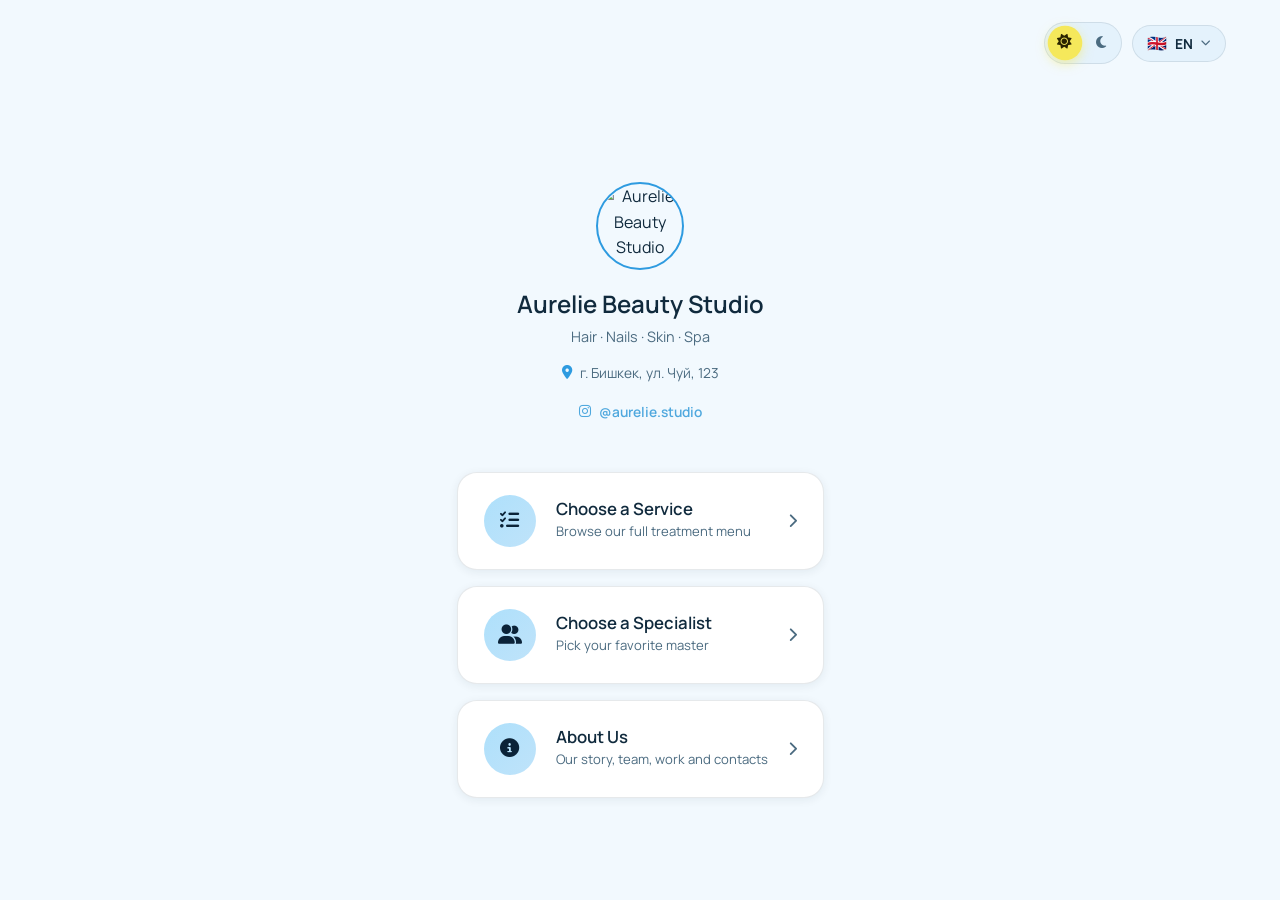
==== commit bf8d3e52: "Add files via upload" ====
--- a/index.html
+++ b/index.html
@@ -8,7 +8,7 @@
 <link rel="icon" type="image/svg+xml" href="icons/favicon.svg">
 <link rel="preconnect" href="https://fonts.googleapis.com">
 <link rel="preconnect" href="https://fonts.gstatic.com" crossorigin>
-<link href="https://fonts.googleapis.com/css2?family=Playfair+Display:ital,wght@0,400;0,500;0,600;0,700;1,500&family=Manrope:wght@300;400;500;600;700;800&family=DM+Sans:wght@400;500;600&display=swap" rel="stylesheet">
+<link href="https://fonts.googleapis.com/css2?family=Manrope:wght@400;500;600;700;800&display=swap" rel="stylesheet">
 <link rel="stylesheet" href="https://cdnjs.cloudflare.com/ajax/libs/font-awesome/6.5.1/css/all.min.css">
 <link rel="stylesheet" href="style.css">
 </head>
@@ -57,7 +57,7 @@
         <p class="menu-screen__tag" data-i18n="menu_tag">Hair · Nails · Skin · Spa</p>
         <div class="menu-screen__address">
           <i class="fa-solid fa-location-dot"></i>
-          <span>128 Maple Avenue, Suite 3, Springfield</span>
+          <span>г. Бишкек, ул. Чуй, 123</span>
         </div>
         <a href="https://instagram.com/aurelie.studio" target="_blank" rel="noopener" class="menu-screen__social">
           <i class="fa-brands fa-instagram"></i> @aurelie.studio
--- a/style.css
+++ b/style.css
@@ -27,9 +27,9 @@
   --radius-md: 18px;
   --radius-lg: 20px;
 
-  --font-display: 'Playfair Display', serif;
+  --font-display: 'Manrope', sans-serif;
   --font-body: 'Manrope', sans-serif;
-  --font-utility: 'DM Sans', sans-serif;
+  --font-utility: 'Manrope', sans-serif;
 
   --container: 1220px;
   --transition: 0.4s cubic-bezier(.25,.8,.25,1);
@@ -378,7 +378,7 @@
 .service-card__body h3{ font-size:1.08rem; margin-bottom:8px; }
 .service-card__body p{ font-size:.86rem; color:var(--ink-soft); margin-bottom:16px; min-height:40px; }
 .service-card__meta{ display:flex; justify-content:space-between; align-items:center; font-size:.82rem; color:var(--ink-soft); margin-bottom:18px; font-family:var(--font-utility); }
-.service-card__meta .price{ font-family:var(--font-utility); font-weight:800; font-size:1.1rem; color:var(--gold); }
+.service-card__meta .price{ font-family:var(--font-utility); font-weight:800; font-size:1.1rem; color:var(--ink); }
 .service-card .btn{ width:100%; }
 
 /* ============ OFFERS ============ */
@@ -418,7 +418,7 @@
   font-family:var(--font-utility); text-transform:uppercase; letter-spacing:.08em; font-size:.74rem;
   color:var(--ink-soft); background:var(--bg-alt);
 }
-.price-table__row span:nth-child(3){ font-family:var(--font-utility); font-weight:800; color:var(--gold); }
+.price-table__row span:nth-child(3){ font-family:var(--font-utility); font-weight:800; color:var(--ink); }
 
 /* ============ GALLERY ============ */
 .gallery__filters{ display:flex; gap:12px; justify-content:center; margin-bottom:40px; flex-wrap:wrap; }
@@ -699,7 +699,14 @@
   position:absolute; left:50%; translate:-50% 0;
 }
 @media (max-width:640px){
-  .page-header__title{ font-size:1.05rem; }
+  .header__inner{ gap:10px; }
+  .page-header__title{
+    position:static; translate:none; left:auto;
+    flex:1; min-width:0; text-align:center;
+    overflow:hidden; text-overflow:ellipsis; white-space:nowrap;
+    font-size:.92rem;
+  }
+  .header__actions{ gap:6px; flex-shrink:0; }
 }
 
 /* ============ MAIN MENU SCREEN ============ */
@@ -762,7 +769,7 @@
 .service-row__body{ flex:1; }
 .service-row__body h4{ font-size:.98rem; margin-bottom:3px; }
 .service-row__body p{ font-size:.8rem; color:var(--ink-soft); margin-bottom:6px; }
-.service-row__meta{ font-size:.86rem; font-weight:700; color:var(--gold); font-family:var(--font-utility); }
+.service-row__meta{ font-size:.86rem; font-weight:700; color:var(--ink); font-family:var(--font-utility); }
 .service-row__meta span{ color:var(--ink-soft); font-weight:500; margin-left:8px; }
 .service-row__check{
   width:26px; height:26px; border-radius:8px; border:1.5px solid var(--line); flex-shrink:0;
@@ -880,7 +887,7 @@
 .summary-bar__info span{ font-size:.76rem; color:var(--ink-soft); }
 .summary-bar__price{ text-align:right; }
 .summary-bar__price span{ display:block; font-size:.72rem; color:var(--ink-soft); }
-.summary-bar__price strong{ font-family:var(--font-utility); font-weight:800; color:var(--gold); font-size:1.05rem; }
+.summary-bar__price strong{ font-family:var(--font-utility); font-weight:800; color:var(--ink); font-size:1.05rem; }
 
 /* ============ SERVICES SUMMARY PANEL (services.html) ============ */
 .services-summary{
@@ -897,7 +904,7 @@
 .summary-row{ display:flex; align-items:center; justify-content:space-between; padding:8px 0; border-bottom:1px solid var(--line); font-size:.9rem; }
 .summary-row:last-child{ border-bottom:none; }
 .summary-row__name{ flex:1; }
-.summary-row__price{ font-family:var(--font-utility); font-weight:800; color:var(--gold); margin:0 12px; }
+.summary-row__price{ font-family:var(--font-utility); font-weight:800; color:var(--ink); margin:0 12px; }
 .summary-row__remove{ width:26px; height:26px; border-radius:50%; background:var(--bg-alt); display:flex; align-items:center; justify-content:center; color:var(--ink-soft); font-size:.7rem; flex-shrink:0; }
 .summary-row__remove:hover{ background:var(--beige); color:var(--ink); }
 .services-summary__footer .btn{ width:100%; }
@@ -1010,10 +1017,10 @@
 .review-service-item__body{ flex:1; }
 .review-service-item__body strong{ display:block; font-size:.9rem; }
 .review-service-item__body span{ font-size:.78rem; color:var(--ink-soft); }
-.review-service-item__price{ font-family:var(--font-utility); font-weight:800; color:var(--gold); font-size:.98rem; }
+.review-service-item__price{ font-family:var(--font-utility); font-weight:800; color:var(--ink); font-size:.98rem; }
 
 .review-total{ display:flex; justify-content:space-between; align-items:center; padding-top:14px; margin-top:6px; border-top:1.5px solid var(--line); font-family:var(--font-utility); font-weight:700; font-size:1.15rem; }
-.review-total strong{ color:var(--gold); }
+.review-total strong{ color:var(--ink); }
 
 .review-form{ margin-top:30px; }
 .review-form h3{ font-size:1.1rem; margin-bottom:18px; }
@@ -1099,9 +1106,11 @@
   .video-wrap__caption h3{ font-size:1.15rem; }
   .hero__cta{ flex-direction:column; align-items:stretch; }
   .hero__cta .btn{ width:100%; }
-  .lang-dropdown__trigger{ padding:6px 10px; }
+  .lang-dropdown__trigger{ padding:6px 8px; }
+  #langDropdownLabel{ display:none; }
   .lang-dropdown__menu{ right:-10px; }
-  .theme-switch__btn{ width:34px; height:34px; }
+  .theme-switch{ padding:3px; }
+  .theme-switch__btn{ width:30px; height:30px; }
   #themeToggle{ width:44px; height:44px; border:1px solid var(--line); }
 
   /* Sticky bottom CTA replaces the floating button stack on small screens */
